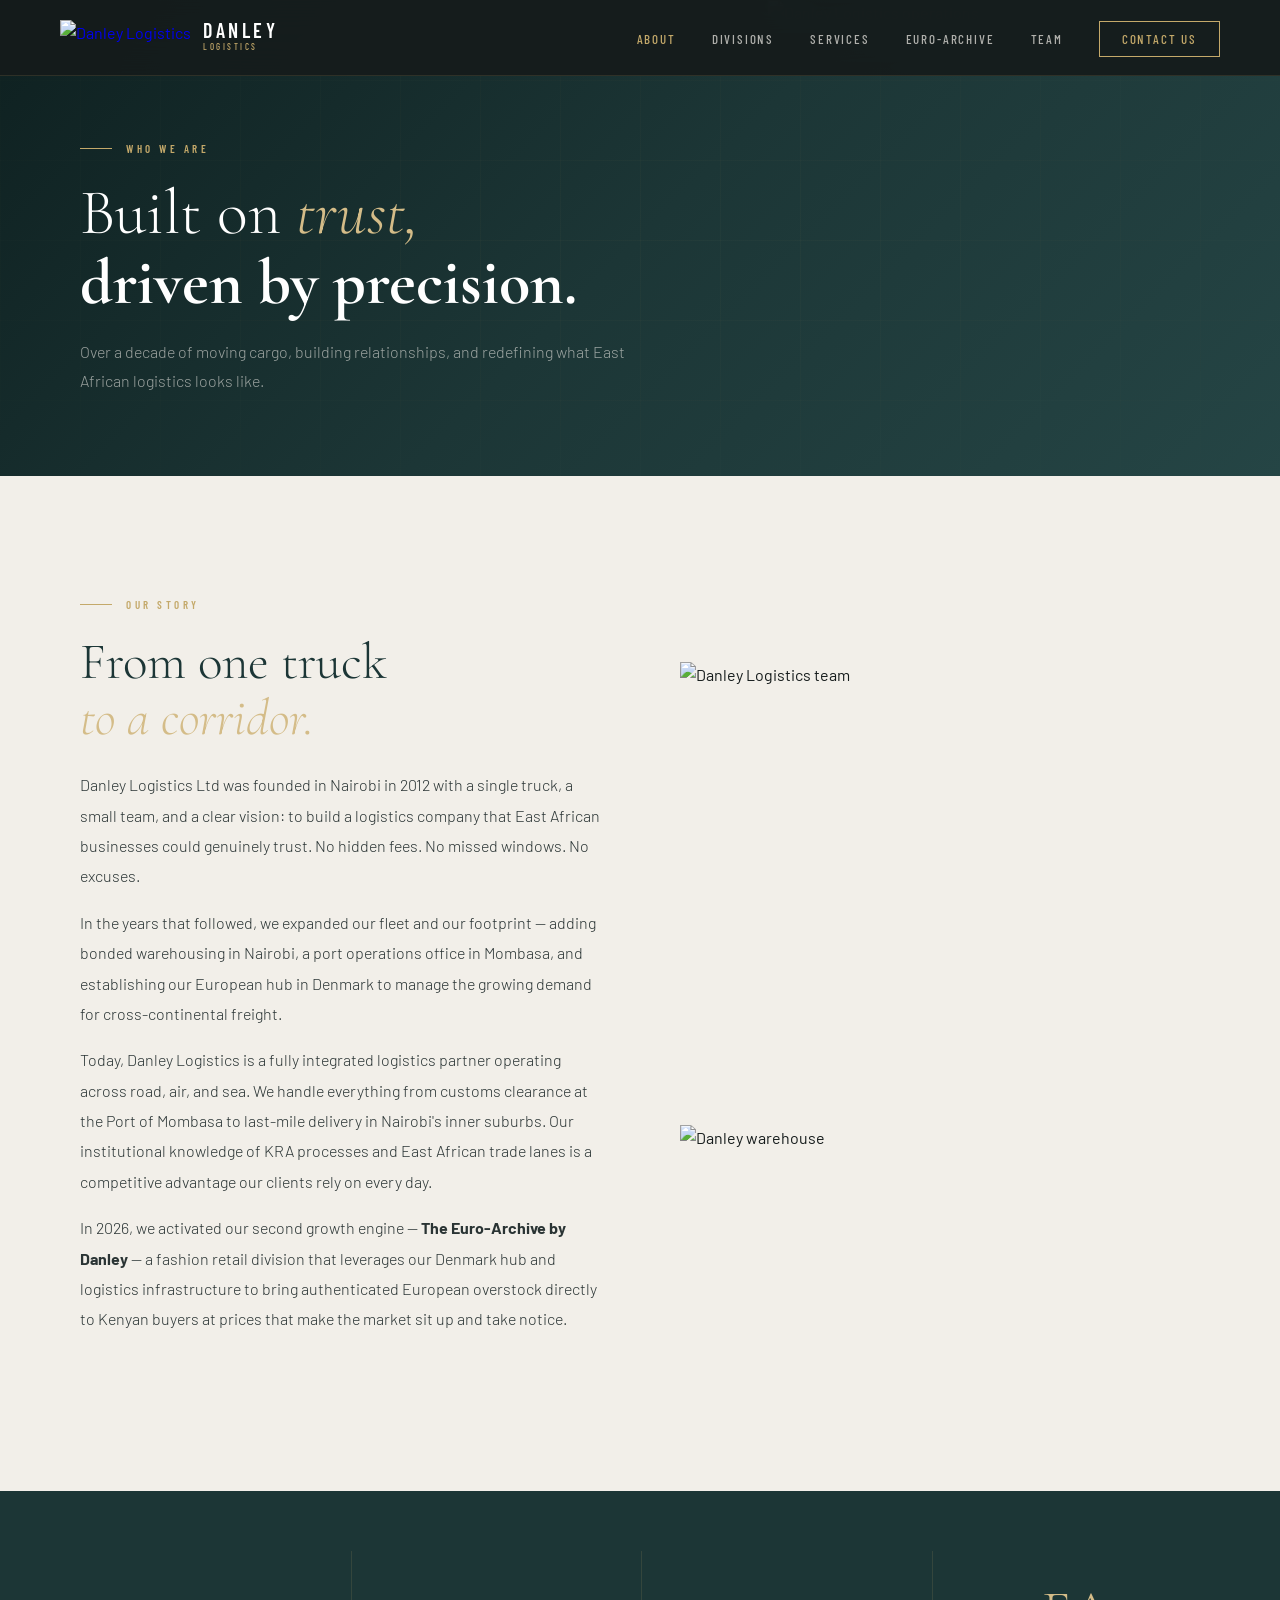
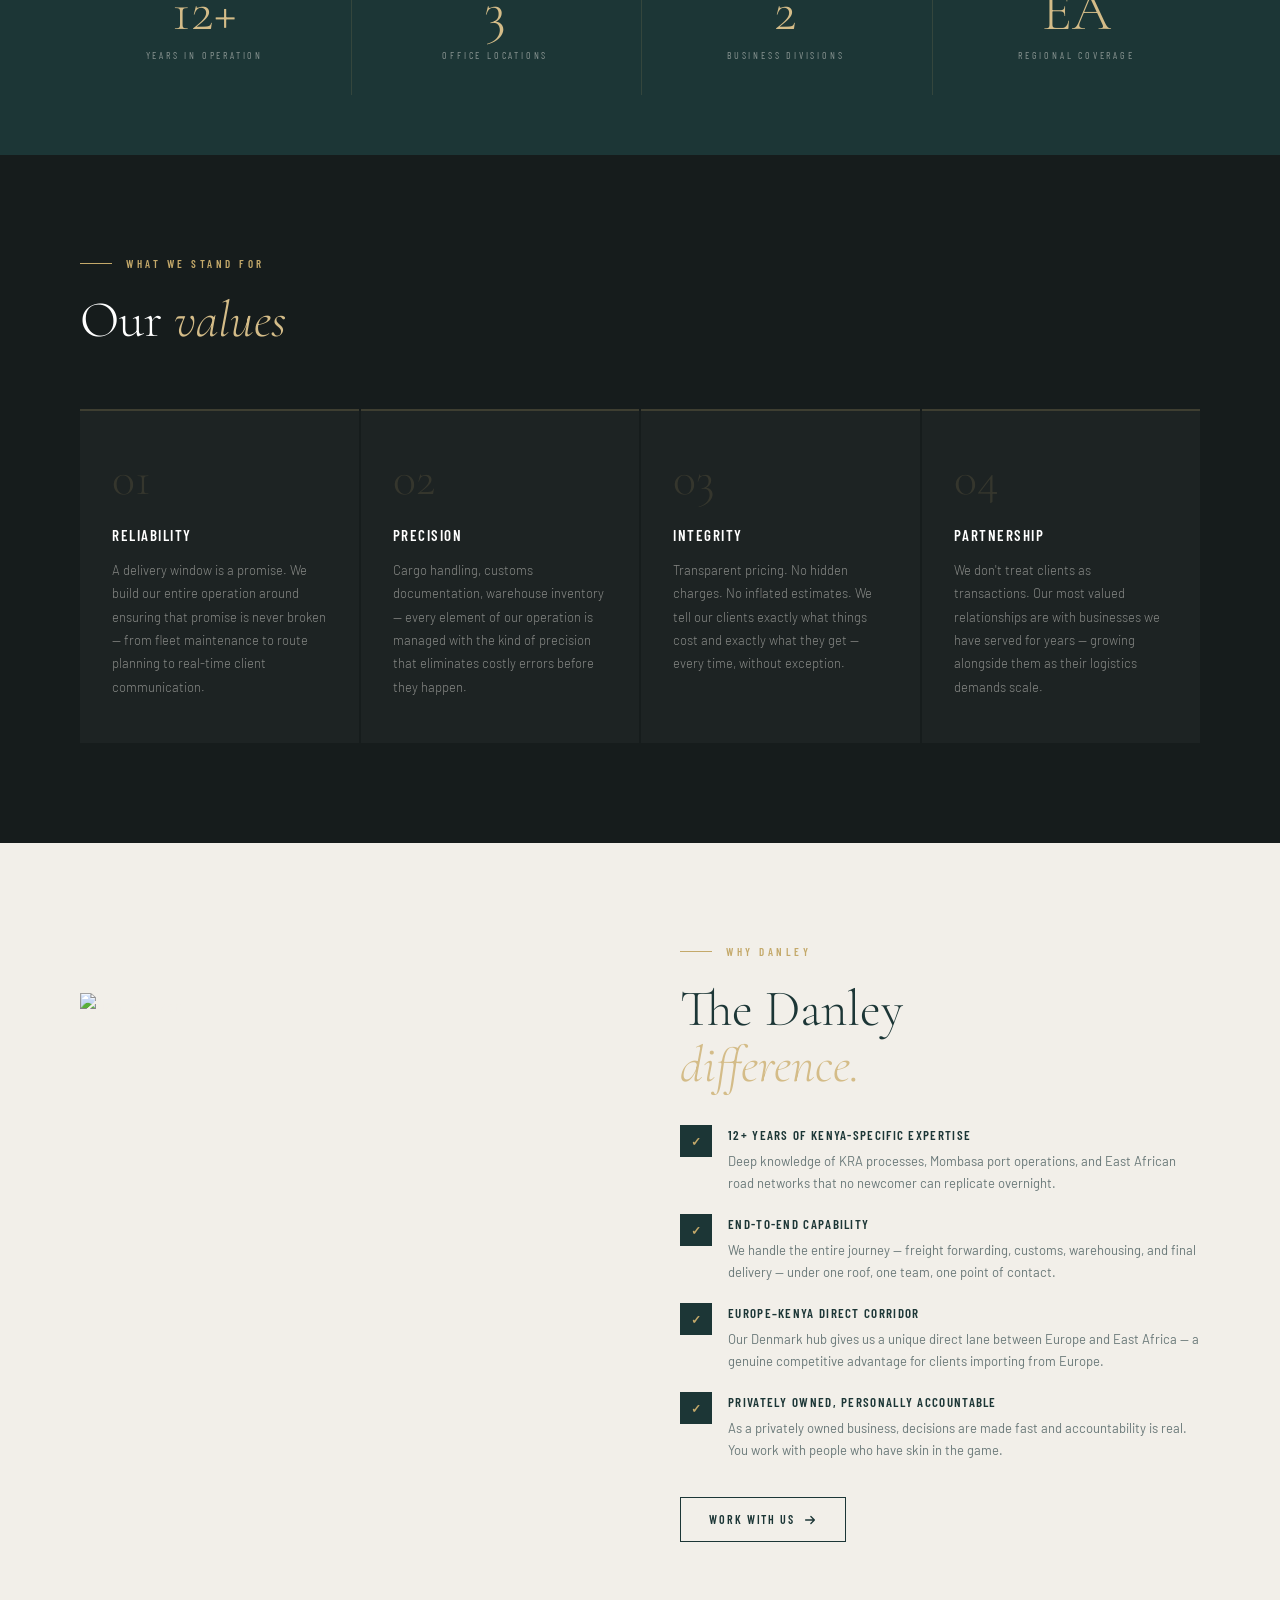
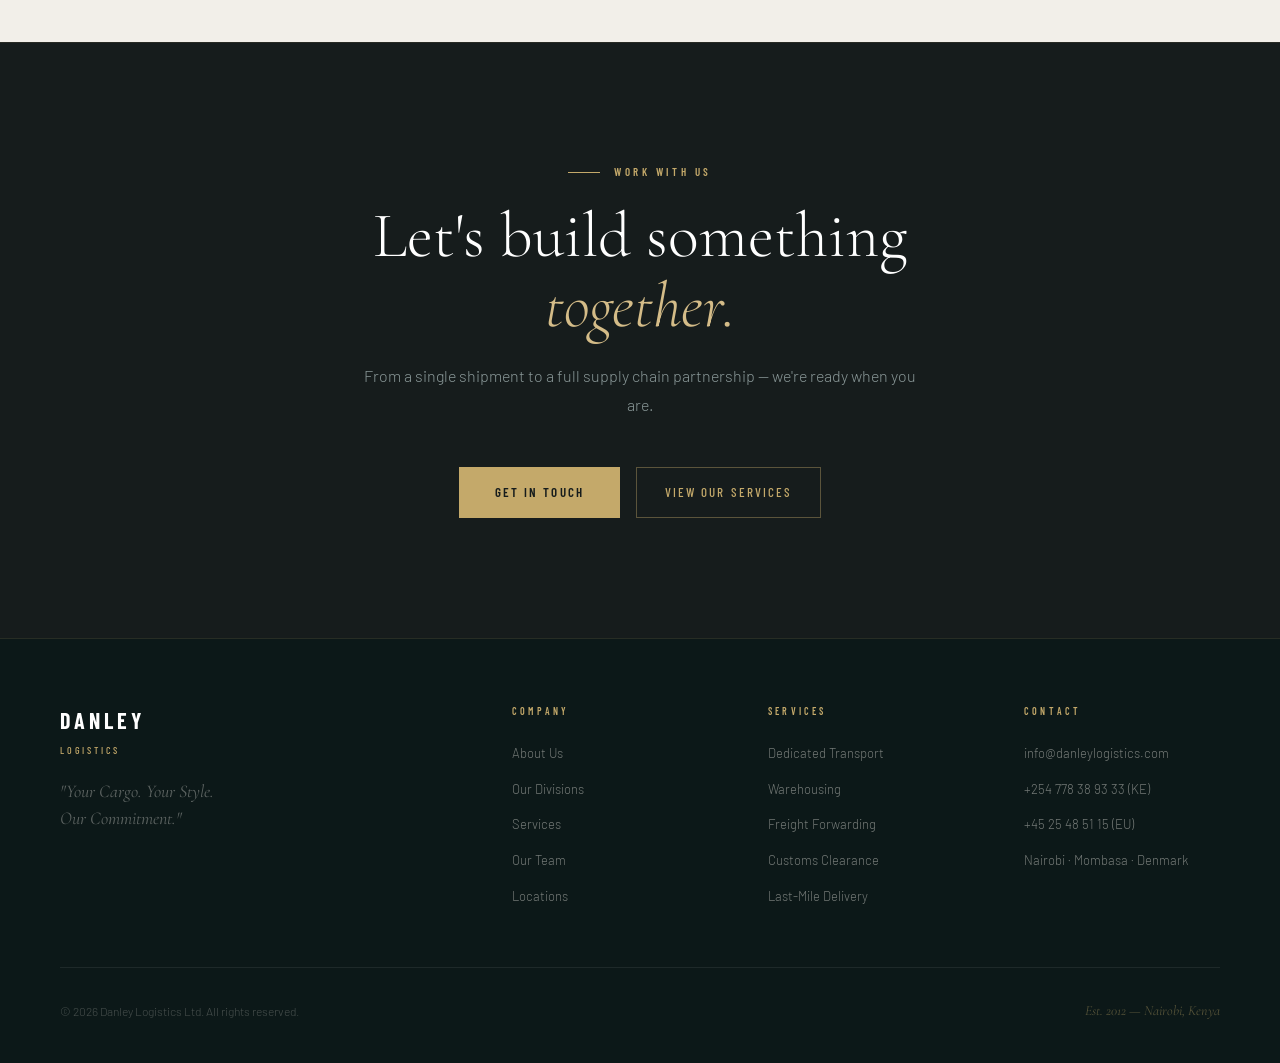
==== about.html @ 7cac611d "initial commit" ====
<!DOCTYPE html>
<html lang="en">
<head>
<meta charset="UTF-8">
<meta name="viewport" content="width=device-width, initial-scale=1.0">
<title>About Us — Danley Logistics</title>
<link href="https://fonts.googleapis.com/css2?family=Cormorant+Garamond:ital,wght@0,300;0,400;0,600;0,700;1,300;1,400&family=Barlow:wght@300;400;500;600;700&family=Barlow+Condensed:wght@400;500;600;700&display=swap" rel="stylesheet">
<link rel="stylesheet" href="style.css">
</head>
<body>

<nav id="mainNav">
  <a href="index.html" class="nav-logo">
    <img src="images/danleylogo.png" alt="Danley Logistics">
    <div class="nav-logo-text"><span class="nav-brand">DANLEY</span><span class="nav-sub">Logistics</span></div>
  </a>
  <ul class="nav-links">
    <li><a href="about.html" class="active">About</a></li>
    <li><a href="divisions.html">Divisions</a></li>
    <li><a href="services.html">Services</a></li>
    <li><a href="divisions.html#euro-archive">Euro-Archive</a></li>
    <li><a href="team.html">Team</a></li>
    <li><a href="contact.html" class="nav-cta">Contact Us</a></li>
  </ul>
  <button class="nav-toggle" id="navToggle"><svg width="24" height="24" viewBox="0 0 24 24" fill="none"><path d="M3 6h18M3 12h18M3 18h18" stroke="currentColor" stroke-width="2" stroke-linecap="round"/></svg></button>
</nav>

<!-- PAGE HERO -->
<section class="page-hero">
  <img src="images/about-hero.jpg" alt="Danley Logistics operations" class="page-hero-img">
  <div class="page-hero-inner">
    <div class="page-hero-eyebrow"><div class="page-hero-eyebrow-line"></div><span class="page-hero-eyebrow-text">Who We Are</span></div>
    <h1>Built on <em>trust,</em><br><strong>driven by precision.</strong></h1>
    <p>Over a decade of moving cargo, building relationships, and redefining what East African logistics looks like.</p>
  </div>
</section>

<!-- OUR STORY -->
<section class="about" id="story">
  <div class="section-inner">
    <div class="about-grid">
      <div class="reveal">
        <div class="section-eyebrow"><div class="section-eyebrow-line"></div><span class="section-eyebrow-text">Our Story</span></div>
        <h2 class="section-title" style="color:var(--teal)">From one truck<br><em>to a corridor.</em></h2>
        <div class="about-body">
          <p>Danley Logistics Ltd was founded in Nairobi in 2012 with a single truck, a small team, and a clear vision: to build a logistics company that East African businesses could genuinely trust. No hidden fees. No missed windows. No excuses.</p>
          <p>In the years that followed, we expanded our fleet and our footprint — adding bonded warehousing in Nairobi, a port operations office in Mombasa, and establishing our European hub in Denmark to manage the growing demand for cross-continental freight.</p>
          <p>Today, Danley Logistics is a fully integrated logistics partner operating across road, air, and sea. We handle everything from customs clearance at the Port of Mombasa to last-mile delivery in Nairobi's inner suburbs. Our institutional knowledge of KRA processes and East African trade lanes is a competitive advantage our clients rely on every day.</p>
          <p>In 2026, we activated our second growth engine — <strong>The Euro-Archive by Danley</strong> — a fashion retail division that leverages our Denmark hub and logistics infrastructure to bring authenticated European overstock directly to Kenyan buyers at prices that make the market sit up and take notice.</p>
        </div>
      </div>
      <div class="reveal reveal-delay-2">
        <img src="images/about-story.jpg" alt="Danley Logistics team" style="width:100%;height:460px;object-fit:cover;display:block;margin-bottom:3px;">
        <img src="images/about-warehouse.jpg" alt="Danley warehouse" style="width:100%;height:180px;object-fit:cover;display:block;">
      </div>
    </div>
  </div>
</section>

<!-- STATS BAR -->
<div style="background:var(--teal);padding:60px;display:grid;grid-template-columns:repeat(4,1fr);gap:2px;">
  <div style="text-align:center;padding:32px 20px;">
    <div style="font-family:var(--font-display);font-size:56px;font-weight:300;color:var(--gold-light);line-height:1;">12+</div>
    <div style="font-family:var(--font-cond);font-size:10px;letter-spacing:0.28em;text-transform:uppercase;color:rgba(242,239,233,0.5);margin-top:8px;">Years in Operation</div>
  </div>
  <div style="text-align:center;padding:32px 20px;border-left:1px solid rgba(196,169,106,0.15);">
    <div style="font-family:var(--font-display);font-size:56px;font-weight:300;color:var(--gold-light);line-height:1;">3</div>
    <div style="font-family:var(--font-cond);font-size:10px;letter-spacing:0.28em;text-transform:uppercase;color:rgba(242,239,233,0.5);margin-top:8px;">Office Locations</div>
  </div>
  <div style="text-align:center;padding:32px 20px;border-left:1px solid rgba(196,169,106,0.15);">
    <div style="font-family:var(--font-display);font-size:56px;font-weight:300;color:var(--gold-light);line-height:1;">2</div>
    <div style="font-family:var(--font-cond);font-size:10px;letter-spacing:0.28em;text-transform:uppercase;color:rgba(242,239,233,0.5);margin-top:8px;">Business Divisions</div>
  </div>
  <div style="text-align:center;padding:32px 20px;border-left:1px solid rgba(196,169,106,0.15);">
    <div style="font-family:var(--font-display);font-size:56px;font-weight:300;color:var(--gold-light);line-height:1;">EA</div>
    <div style="font-family:var(--font-cond);font-size:10px;letter-spacing:0.28em;text-transform:uppercase;color:rgba(242,239,233,0.5);margin-top:8px;">Regional Coverage</div>
  </div>
</div>

<!-- VALUES -->
<section class="values">
  <div class="section-inner">
    <div class="reveal">
      <div class="section-eyebrow"><div class="section-eyebrow-line"></div><span class="section-eyebrow-text">What We Stand For</span></div>
      <h2 class="section-title" style="color:var(--white)">Our <em>values</em></h2>
    </div>
    <div class="values-grid">
      <div class="value-card reveal">
        <div class="value-num">01</div>
        <div class="value-title">Reliability</div>
        <p class="value-body">A delivery window is a promise. We build our entire operation around ensuring that promise is never broken — from fleet maintenance to route planning to real-time client communication.</p>
      </div>
      <div class="value-card reveal reveal-delay-1">
        <div class="value-num">02</div>
        <div class="value-title">Precision</div>
        <p class="value-body">Cargo handling, customs documentation, warehouse inventory — every element of our operation is managed with the kind of precision that eliminates costly errors before they happen.</p>
      </div>
      <div class="value-card reveal reveal-delay-2">
        <div class="value-num">03</div>
        <div class="value-title">Integrity</div>
        <p class="value-body">Transparent pricing. No hidden charges. No inflated estimates. We tell our clients exactly what things cost and exactly what they get — every time, without exception.</p>
      </div>
      <div class="value-card reveal reveal-delay-3">
        <div class="value-num">04</div>
        <div class="value-title">Partnership</div>
        <p class="value-body">We don't treat clients as transactions. Our most valued relationships are with businesses we have served for years — growing alongside them as their logistics demands scale.</p>
      </div>
    </div>
  </div>
</section>

<!-- WHY CHOOSE US -->
<section style="background:var(--cream);padding:100px 0;">
  <div class="section-inner">
    <div style="display:grid;grid-template-columns:1fr 1fr;gap:80px;align-items:center;">
      <div class="reveal">
        <img src="images/about-team.jpg" alt="Danley team" style="width:100%;height:500px;object-fit:cover;display:block;">
      </div>
      <div class="reveal reveal-delay-1">
        <div class="section-eyebrow"><div class="section-eyebrow-line"></div><span class="section-eyebrow-text">Why Danley</span></div>
        <h2 class="section-title" style="color:var(--teal)">The Danley<br><em>difference.</em></h2>
        <div style="margin-top:32px;display:flex;flex-direction:column;gap:20px;">
          <div style="display:flex;gap:16px;align-items:flex-start;">
            <div style="width:32px;height:32px;background:var(--teal);display:flex;align-items:center;justify-content:center;flex-shrink:0;color:var(--gold);font-family:var(--font-cond);font-size:12px;font-weight:700;">✓</div>
            <div><div style="font-family:var(--font-cond);font-size:13px;letter-spacing:0.1em;text-transform:uppercase;color:var(--teal);font-weight:600;margin-bottom:4px;">12+ Years of Kenya-Specific Expertise</div><div style="font-size:13px;color:var(--slate);line-height:1.7;">Deep knowledge of KRA processes, Mombasa port operations, and East African road networks that no newcomer can replicate overnight.</div></div>
          </div>
          <div style="display:flex;gap:16px;align-items:flex-start;">
            <div style="width:32px;height:32px;background:var(--teal);display:flex;align-items:center;justify-content:center;flex-shrink:0;color:var(--gold);font-family:var(--font-cond);font-size:12px;font-weight:700;">✓</div>
            <div><div style="font-family:var(--font-cond);font-size:13px;letter-spacing:0.1em;text-transform:uppercase;color:var(--teal);font-weight:600;margin-bottom:4px;">End-to-End Capability</div><div style="font-size:13px;color:var(--slate);line-height:1.7;">We handle the entire journey — freight forwarding, customs, warehousing, and final delivery — under one roof, one team, one point of contact.</div></div>
          </div>
          <div style="display:flex;gap:16px;align-items:flex-start;">
            <div style="width:32px;height:32px;background:var(--teal);display:flex;align-items:center;justify-content:center;flex-shrink:0;color:var(--gold);font-family:var(--font-cond);font-size:12px;font-weight:700;">✓</div>
            <div><div style="font-family:var(--font-cond);font-size:13px;letter-spacing:0.1em;text-transform:uppercase;color:var(--teal);font-weight:600;margin-bottom:4px;">Europe–Kenya Direct Corridor</div><div style="font-size:13px;color:var(--slate);line-height:1.7;">Our Denmark hub gives us a unique direct lane between Europe and East Africa — a genuine competitive advantage for clients importing from Europe.</div></div>
          </div>
          <div style="display:flex;gap:16px;align-items:flex-start;">
            <div style="width:32px;height:32px;background:var(--teal);display:flex;align-items:center;justify-content:center;flex-shrink:0;color:var(--gold);font-family:var(--font-cond);font-size:12px;font-weight:700;">✓</div>
            <div><div style="font-family:var(--font-cond);font-size:13px;letter-spacing:0.1em;text-transform:uppercase;color:var(--teal);font-weight:600;margin-bottom:4px;">Privately Owned, Personally Accountable</div><div style="font-size:13px;color:var(--slate);line-height:1.7;">As a privately owned business, decisions are made fast and accountability is real. You work with people who have skin in the game.</div></div>
          </div>
        </div>
        <a href="contact.html" class="btn-outline-dark" style="margin-top:36px;display:inline-flex;">Work With Us <svg width="14" height="14" viewBox="0 0 16 16" fill="none"><path d="M3 8h10M9 4l4 4-4 4" stroke="currentColor" stroke-width="1.5" stroke-linecap="round" stroke-linejoin="round"/></svg></a>
      </div>
    </div>
  </div>
</section>

<!-- CTA -->
<section class="cta">
  <div class="cta-inner">
    <div class="section-eyebrow cta-eyebrow"><div class="section-eyebrow-line"></div><span class="section-eyebrow-text">Work With Us</span></div>
    <h2 class="cta-title reveal">Let's build something <em>together.</em></h2>
    <p class="cta-sub reveal reveal-delay-1">From a single shipment to a full supply chain partnership — we're ready when you are.</p>
    <div class="cta-actions reveal reveal-delay-2">
      <a href="contact.html" class="btn-primary">Get in Touch</a>
      <a href="services.html" class="btn-secondary">View Our Services</a>
    </div>
  </div>
</section>

<footer>
  <div class="footer-grid">
    <div><div class="footer-brand-name">DANLEY</div><div class="footer-brand-sub">Logistics</div><div class="footer-tagline">"Your Cargo. Your Style.<br>Our Commitment."</div></div>
    <div><div class="footer-col-title">Company</div><ul class="footer-links"><li><a href="about.html">About Us</a></li><li><a href="divisions.html">Our Divisions</a></li><li><a href="services.html">Services</a></li><li><a href="team.html">Our Team</a></li><li><a href="locations.html">Locations</a></li></ul></div>
    <div><div class="footer-col-title">Services</div><ul class="footer-links"><li><a href="services.html">Dedicated Transport</a></li><li><a href="services.html">Warehousing</a></li><li><a href="services.html">Freight Forwarding</a></li><li><a href="services.html">Customs Clearance</a></li><li><a href="services.html">Last-Mile Delivery</a></li></ul></div>
    <div><div class="footer-col-title">Contact</div><ul class="footer-links"><li><a href="mailto:info@danleylogistics.com">info@danleylogistics.com</a></li><li><a href="tel:+254778389333">+254 778 38 93 33 (KE)</a></li><li><a href="tel:+4525485115">+45 25 48 51 15 (EU)</a></li><li><a href="locations.html">Nairobi · Mombasa · Denmark</a></li></ul></div>
  </div>
  <div class="footer-bottom"><div class="footer-copy">© 2026 Danley Logistics Ltd. All rights reserved.</div><div class="footer-est">Est. 2012 — Nairobi, Kenya</div></div>
</footer>

<script>
const nav = document.getElementById('mainNav');
window.addEventListener('scroll', () => nav.classList.toggle('scrolled', window.scrollY > 60));
document.getElementById('navToggle').addEventListener('click', () => { const l = document.querySelector('.nav-links'); l.style.cssText = l.style.display==='flex'?'':'display:flex;flex-direction:column;position:fixed;top:76px;left:0;right:0;background:rgba(22,28,28,0.98);padding:24px;gap:20px;z-index:999;border-bottom:1px solid rgba(196,169,106,0.2)'; });
document.querySelectorAll('.reveal').forEach(el => new IntersectionObserver((e) => { e.forEach(x => { if(x.isIntersecting) x.target.classList.add('visible'); }); }, {threshold:0.12}).observe(el));
</script>
</body>
</html>
---- style.css ----
/* ── DANLEY LOGISTICS — SHARED STYLESHEET ── */
:root {
  --teal:      #1C3636;
  --teal-mid:  #254545;
  --teal-light:#2E5555;
  --gold:      #C4A96A;
  --gold-light:#D4BC88;
  --gold-dark: #A8904A;
  --cream:     #F2EFE9;
  --cream-dark:#E8E4DC;
  --white:     #FFFFFF;
  --dark:      #161C1C;
  --charcoal:  #2A3434;
  --gray:      #8A9898;
  --slate:     #697878;
  --font-display: 'Cormorant Garamond', Georgia, serif;
  --font-body:    'Barlow', sans-serif;
  --font-cond:    'Barlow Condensed', sans-serif;
  --ease: cubic-bezier(0.16, 1, 0.3, 1);
}

*, *::before, *::after { box-sizing: border-box; margin: 0; padding: 0; }
html { scroll-behavior: smooth; }
body { font-family: var(--font-body); background: var(--dark); color: var(--cream); overflow-x: hidden; line-height: 1.6; }

::-webkit-scrollbar { width: 4px; }
::-webkit-scrollbar-track { background: var(--dark); }
::-webkit-scrollbar-thumb { background: var(--gold); border-radius: 2px; }

/* ── NAV ── */
nav {
  position: fixed; top: 0; left: 0; right: 0; z-index: 1000;
  padding: 0 60px;
  display: flex; align-items: center; justify-content: space-between;
  height: 76px;
  background: rgba(22,28,28,0.95);
  backdrop-filter: blur(20px);
  border-bottom: 1px solid rgba(196,169,106,0.15);
  transition: all 0.4s var(--ease);
}
nav.scrolled { height: 64px; border-bottom-color: rgba(196,169,106,0.25); }
.nav-logo { display: flex; align-items: center; text-decoration: none; gap: 12px; }
.nav-logo img { height: 36px; width: auto; }
.nav-logo-text { display: flex; flex-direction: column; }
.nav-brand { font-family: var(--font-cond); font-size: 20px; font-weight: 600; letter-spacing: 0.18em; color: var(--white); line-height: 1; }
.nav-sub { font-family: var(--font-cond); font-size: 9px; letter-spacing: 0.28em; color: var(--gold); font-weight: 500; text-transform: uppercase; }
.nav-links { display: flex; align-items: center; gap: 36px; list-style: none; }
.nav-links a { font-family: var(--font-cond); font-size: 13px; letter-spacing: 0.14em; text-transform: uppercase; color: rgba(242,239,233,0.7); text-decoration: none; transition: color 0.3s; font-weight: 500; }
.nav-links a:hover, .nav-links a.active { color: var(--gold); }
.nav-cta { background: transparent; border: 1px solid var(--gold); color: var(--gold) !important; padding: 9px 22px; transition: all 0.3s !important; }
.nav-cta:hover { background: var(--gold) !important; color: var(--dark) !important; }
.nav-toggle { display: none; background: none; border: none; cursor: pointer; color: var(--white); padding: 4px; }

/* ── PAGE HERO (inner pages) ── */
.page-hero {
  padding: 140px 0 80px;
  background: linear-gradient(135deg, #0E2020 0%, #1C3636 50%, #254545 100%);
  position: relative; overflow: hidden;
}
.page-hero::before {
  content: '';
  position: absolute; inset: 0;
  background-image: linear-gradient(rgba(196,169,106,0.04) 1px, transparent 1px), linear-gradient(90deg, rgba(196,169,106,0.04) 1px, transparent 1px);
  background-size: 80px 80px;
  mask-image: radial-gradient(ellipse 80% 80% at 50% 50%, black, transparent);
}
.page-hero-inner { position: relative; z-index: 2; max-width: 1240px; margin: 0 auto; padding: 0 60px; }
.page-hero-eyebrow { display: flex; align-items: center; gap: 14px; margin-bottom: 20px; }
.page-hero-eyebrow-line { width: 32px; height: 1px; background: var(--gold); }
.page-hero-eyebrow-text { font-family: var(--font-cond); font-size: 11px; letter-spacing: 0.32em; text-transform: uppercase; color: var(--gold); font-weight: 600; }
.page-hero h1 { font-family: var(--font-display); font-size: clamp(40px, 5vw, 72px); font-weight: 300; color: var(--white); line-height: 1.1; margin-bottom: 20px; }
.page-hero h1 em { font-style: italic; color: var(--gold-light); }
.page-hero h1 strong { font-weight: 700; }
.page-hero p { font-size: 16px; color: rgba(242,239,233,0.6); max-width: 560px; font-weight: 300; line-height: 1.8; }
.page-hero-img { position: absolute; right: 0; top: 0; bottom: 0; width: 40%; object-fit: cover; opacity: 0.25; }

/* ── SECTION BASE ── */
section { position: relative; }
.section-inner { max-width: 1240px; margin: 0 auto; padding: 0 60px; }
.section-eyebrow { display: flex; align-items: center; gap: 14px; margin-bottom: 20px; }
.section-eyebrow-line { width: 32px; height: 1px; background: var(--gold); }
.section-eyebrow-text { font-family: var(--font-cond); font-size: 11px; letter-spacing: 0.32em; text-transform: uppercase; color: var(--gold); font-weight: 600; }
.section-title { font-family: var(--font-display); font-size: clamp(36px, 4vw, 58px); font-weight: 300; line-height: 1.1; }
.section-title em { font-style: italic; color: var(--gold-light); }
.section-title strong { font-weight: 700; }
.section-body { font-size: 15px; line-height: 1.9; color: var(--charcoal); font-weight: 300; }
.section-body p + p { margin-top: 14px; }

/* ── BUTTONS ── */
.btn-primary {
  background: var(--gold); color: var(--dark);
  padding: 14px 36px; font-family: var(--font-cond); font-size: 13px;
  letter-spacing: 0.16em; text-transform: uppercase; font-weight: 600;
  border: none; cursor: pointer; text-decoration: none;
  transition: all 0.3s; display: inline-flex; align-items: center; gap: 10px;
}
.btn-primary:hover { background: var(--gold-light); transform: translateY(-2px); }
.btn-secondary {
  color: var(--gold); padding: 14px 28px; font-family: var(--font-cond);
  font-size: 13px; letter-spacing: 0.16em; text-transform: uppercase; font-weight: 500;
  border: 1px solid rgba(196,169,106,0.4); text-decoration: none;
  transition: all 0.3s; display: inline-flex; align-items: center; gap: 10px;
}
.btn-secondary:hover { border-color: var(--gold); background: rgba(196,169,106,0.08); }
.btn-outline-dark {
  color: var(--teal); padding: 12px 28px; font-family: var(--font-cond);
  font-size: 12px; letter-spacing: 0.16em; text-transform: uppercase; font-weight: 600;
  border: 1px solid var(--teal); text-decoration: none;
  transition: all 0.3s; display: inline-flex; align-items: center; gap: 8px;
}
.btn-outline-dark:hover { background: var(--teal); color: var(--white); }

/* ── IMAGE PLACEHOLDER ── */
.img-placeholder {
  background: linear-gradient(135deg, var(--teal) 0%, var(--teal-mid) 100%);
  display: flex; align-items: center; justify-content: center;
  position: relative; overflow: hidden;
}
.img-placeholder::after {
  content: attr(data-label);
  font-family: var(--font-cond); font-size: 11px; letter-spacing: 0.2em;
  text-transform: uppercase; color: rgba(196,169,106,0.5);
}
.img-placeholder img { width: 100%; height: 100%; object-fit: cover; display: block; }

/* ── TAGS ── */
.tag { font-family: var(--font-cond); font-size: 10px; letter-spacing: 0.18em; text-transform: uppercase; border: 1px solid rgba(196,169,106,0.4); color: var(--gold); padding: 5px 12px; display: inline-block; }
.tag-dark { border-color: rgba(28,54,54,0.4); color: var(--teal); }

/* ── REVEAL ANIMATIONS ── */
.reveal { opacity: 0; transform: translateY(32px); transition: all 0.9s var(--ease); }
.reveal.visible { opacity: 1; transform: translateY(0); }
.reveal-delay-1 { transition-delay: 0.1s; }
.reveal-delay-2 { transition-delay: 0.2s; }
.reveal-delay-3 { transition-delay: 0.3s; }

/* ── HERO (homepage) ── */
.hero { position: relative; height: 100vh; min-height: 700px; display: flex; align-items: center; overflow: hidden; background: var(--teal); }
.hero-bg { position: absolute; inset: 0; background: radial-gradient(ellipse 120% 80% at 70% 50%, rgba(196,169,106,0.08) 0%, transparent 60%), linear-gradient(135deg, #0E2020 0%, #1C3636 40%, #254545 100%); }
.hero-grid { position: absolute; inset: 0; background-image: linear-gradient(rgba(196,169,106,0.04) 1px, transparent 1px), linear-gradient(90deg, rgba(196,169,106,0.04) 1px, transparent 1px); background-size: 80px 80px; mask-image: radial-gradient(ellipse 80% 80% at 60% 50%, black, transparent); }
.hero-img { position: absolute; right: 0; top: 0; bottom: 0; width: 50%; object-fit: cover; opacity: 0.15; }
.hero-content { position: relative; z-index: 2; padding: 0 60px; max-width: 780px; }
.hero-eyebrow { display: flex; align-items: center; gap: 16px; margin-bottom: 28px; opacity: 0; animation: fadeUp 1s 0.3s var(--ease) forwards; }
.hero-eyebrow-line { width: 40px; height: 1px; background: var(--gold); }
.hero-eyebrow-text { font-family: var(--font-cond); font-size: 11px; letter-spacing: 0.32em; text-transform: uppercase; color: var(--gold); font-weight: 600; }
.hero-title { font-family: var(--font-display); font-size: clamp(52px, 7vw, 96px); font-weight: 300; line-height: 1.0; color: var(--white); margin-bottom: 12px; opacity: 0; animation: fadeUp 1s 0.5s var(--ease) forwards; }
.hero-title em { font-style: italic; color: var(--gold-light); font-weight: 300; }
.hero-title-bold { font-family: var(--font-display); font-size: clamp(52px, 7vw, 96px); font-weight: 700; line-height: 1.0; color: var(--white); display: block; opacity: 0; animation: fadeUp 1s 0.65s var(--ease) forwards; }
.hero-desc { font-size: 16px; line-height: 1.8; color: rgba(242,239,233,0.65); max-width: 520px; margin: 28px 0 44px; font-weight: 300; opacity: 0; animation: fadeUp 1s 0.85s var(--ease) forwards; }
.hero-actions { display: flex; gap: 16px; align-items: center; opacity: 0; animation: fadeUp 1s 1.05s var(--ease) forwards; flex-wrap: wrap; }
.hero-stats { position: absolute; bottom: 60px; right: 60px; z-index: 2; display: flex; gap: 48px; opacity: 0; animation: fadeUp 1s 1.2s var(--ease) forwards; }
.hero-stat { text-align: center; }
.hero-stat-num { font-family: var(--font-display); font-size: 42px; font-weight: 300; color: var(--gold-light); display: block; line-height: 1; }
.hero-stat-label { font-family: var(--font-cond); font-size: 10px; letter-spacing: 0.24em; text-transform: uppercase; color: rgba(242,239,233,0.5); margin-top: 4px; display: block; }
.hero-scroll { position: absolute; bottom: 68px; left: 60px; z-index: 2; display: flex; align-items: center; gap: 12px; opacity: 0; animation: fadeUp 1s 1.4s var(--ease) forwards; }
.hero-scroll-dot { width: 6px; height: 6px; border-radius: 50%; background: var(--gold); animation: pulse 2s infinite; }
.hero-scroll-text { font-family: var(--font-cond); font-size: 10px; letter-spacing: 0.28em; text-transform: uppercase; color: rgba(242,239,233,0.4); }

/* ── DIVISIONS BANNER ── */
.divisions-banner { background: var(--gold); padding: 20px 60px; display: flex; align-items: center; gap: 60px; overflow: hidden; }
.div-label { font-family: var(--font-cond); font-size: 11px; letter-spacing: 0.32em; text-transform: uppercase; color: var(--dark); font-weight: 700; flex-shrink: 0; }
.div-items { display: flex; gap: 48px; align-items: center; flex: 1; flex-wrap: wrap; }
.div-item { display: flex; align-items: center; gap: 12px; font-family: var(--font-cond); font-size: 13px; letter-spacing: 0.12em; text-transform: uppercase; color: rgba(22,28,28,0.75); font-weight: 500; white-space: nowrap; }
.div-item span { color: var(--teal); font-weight: 700; }
.div-dot { width: 4px; height: 4px; border-radius: 50%; background: rgba(22,28,28,0.35); }

/* ── ABOUT SECTION ── */
.about { background: var(--cream); color: var(--dark); padding: 120px 0; }
.about-grid { display: grid; grid-template-columns: 1fr 1fr; gap: 80px; align-items: center; }
.about .section-title { color: var(--teal); }
.about-body { font-size: 16px; line-height: 1.9; color: var(--charcoal); font-weight: 300; margin: 24px 0 36px; }
.about-body p + p { margin-top: 16px; }
.about-card-stack { display: grid; grid-template-columns: 1fr 1fr; gap: 2px; }
.about-card { padding: 36px 28px; position: relative; overflow: hidden; }
.about-card:nth-child(1) { background: var(--teal); }
.about-card:nth-child(2) { background: var(--teal-mid); }
.about-card:nth-child(3) { background: var(--teal-mid); }
.about-card:nth-child(4) { background: var(--gold-dark); }
.about-card-num { font-family: var(--font-display); font-size: 52px; font-weight: 300; color: rgba(255,255,255,0.12); position: absolute; top: 12px; right: 20px; line-height: 1; }
.about-card-label { font-family: var(--font-cond); font-size: 10px; letter-spacing: 0.28em; text-transform: uppercase; color: rgba(255,255,255,0.5); margin-bottom: 8px; }
.about-card-value { font-family: var(--font-display); font-size: 36px; font-weight: 700; color: var(--white); line-height: 1; }
.about-card-desc { font-size: 12px; color: rgba(255,255,255,0.6); margin-top: 6px; font-weight: 300; }
.about-tags { display: flex; flex-wrap: wrap; gap: 8px; margin-top: 12px; }
.about-tag { font-family: var(--font-cond); font-size: 10px; letter-spacing: 0.18em; text-transform: uppercase; border: 1px solid rgba(196,169,106,0.4); color: var(--gold-dark); padding: 5px 12px; }

/* ── SERVICES ── */
.services { background: var(--teal); padding: 100px 0; }
.services-header { display: flex; justify-content: space-between; align-items: flex-end; margin-bottom: 60px; }
.services-header .section-title { color: var(--white); }
.services-header-right { text-align: right; }
.services-header-desc { font-size: 14px; color: var(--gray); max-width: 300px; font-weight: 300; line-height: 1.7; }
.services-grid { display: grid; grid-template-columns: repeat(3, 1fr); gap: 2px; }
.service-card { background: rgba(0,0,0,0.2); padding: 44px 36px; border-bottom: 2px solid transparent; transition: all 0.4s var(--ease); position: relative; overflow: hidden; }
.service-card:hover { background: rgba(0,0,0,0.35); border-bottom-color: var(--gold); }
.service-icon { width: 44px; height: 44px; margin-bottom: 24px; color: var(--gold); }
.service-title { font-family: var(--font-cond); font-size: 17px; letter-spacing: 0.08em; text-transform: uppercase; color: var(--white); font-weight: 600; margin-bottom: 12px; }
.service-desc { font-size: 13px; line-height: 1.8; color: rgba(242,239,233,0.5); font-weight: 300; }
.service-link { display: inline-flex; align-items: center; gap: 8px; margin-top: 20px; font-family: var(--font-cond); font-size: 11px; letter-spacing: 0.16em; text-transform: uppercase; color: var(--gold); text-decoration: none; font-weight: 600; transition: gap 0.3s; }
.service-link:hover { gap: 14px; }

/* ── DIVISIONS CARDS ── */
.divisions { background: var(--dark); padding: 120px 0; }
.divisions-header { text-align: center; margin-bottom: 80px; }
.divisions-header .section-eyebrow { justify-content: center; }
.divisions-header .section-title { color: var(--white); }
.divisions-header .section-subtitle { font-size: 16px; color: var(--gray); max-width: 560px; margin: 20px auto 0; font-weight: 300; line-height: 1.8; }
.divisions-grid { display: grid; grid-template-columns: 1fr 1fr; gap: 3px; }
.division-card { position: relative; overflow: hidden; padding: 64px 56px; min-height: 540px; display: flex; flex-direction: column; transition: all 0.5s var(--ease); }
.division-card:nth-child(1) { background: linear-gradient(140deg, #1A3535 0%, #0E2020 100%); border-top: 3px solid var(--gold); }
.division-card:nth-child(2) { background: linear-gradient(140deg, #2A2A1A 0%, #1A1A0C 100%); border-top: 3px solid var(--gold-dark); }
.division-num { font-family: var(--font-display); font-size: 120px; font-weight: 700; color: rgba(196,169,106,0.06); position: absolute; top: -10px; right: 24px; line-height: 1; pointer-events: none; }
.division-icon { width: 52px; height: 52px; border: 1px solid var(--gold); display: flex; align-items: center; justify-content: center; margin-bottom: 32px; }
.division-icon svg { width: 26px; height: 26px; }
.division-tag { font-family: var(--font-cond); font-size: 10px; letter-spacing: 0.32em; text-transform: uppercase; color: var(--gold); font-weight: 600; margin-bottom: 16px; }
.division-title { font-family: var(--font-display); font-size: 40px; font-weight: 300; color: var(--white); line-height: 1.1; margin-bottom: 20px; }
.division-title strong { font-weight: 700; }
.division-body { font-size: 14px; line-height: 1.9; color: rgba(242,239,233,0.55); font-weight: 300; margin-bottom: 36px; flex: 1; }
.division-services { display: flex; flex-direction: column; gap: 8px; margin-bottom: 40px; }
.division-service-item { display: flex; align-items: center; gap: 12px; font-family: var(--font-cond); font-size: 12px; letter-spacing: 0.1em; text-transform: uppercase; color: rgba(242,239,233,0.6); font-weight: 500; }
.division-service-item::before { content: ''; width: 20px; height: 1px; background: var(--gold); flex-shrink: 0; }
.division-link { display: inline-flex; align-items: center; gap: 10px; font-family: var(--font-cond); font-size: 12px; letter-spacing: 0.16em; text-transform: uppercase; color: var(--gold); text-decoration: none; font-weight: 600; margin-top: auto; transition: gap 0.3s; }
.division-link:hover { gap: 16px; }

/* ── FASHION SECTION ── */
.fashion { background: var(--cream); color: var(--dark); padding: 120px 0; overflow: hidden; }
.fashion-inner { display: grid; grid-template-columns: 1fr 1fr; gap: 100px; align-items: center; }
.fashion-label { background: var(--teal); color: var(--gold); font-family: var(--font-cond); font-size: 10px; letter-spacing: 0.32em; text-transform: uppercase; font-weight: 700; padding: 8px 16px; display: inline-block; margin-bottom: 28px; }
.fashion .section-title { color: var(--teal); }
.fashion-body { font-size: 15px; line-height: 1.9; color: var(--charcoal); font-weight: 300; margin: 24px 0 36px; }
.fashion-metrics { display: grid; grid-template-columns: 1fr 1fr; gap: 1px; background: var(--cream-dark); margin-bottom: 40px; }
.fashion-metric { background: var(--cream); padding: 24px 20px; }
.fashion-metric-val { font-family: var(--font-display); font-size: 30px; font-weight: 700; color: var(--teal); line-height: 1; }
.fashion-metric-label { font-family: var(--font-cond); font-size: 10px; letter-spacing: 0.22em; text-transform: uppercase; color: var(--slate); margin-top: 4px; font-weight: 500; }
.fashion-card-main { background: var(--teal); padding: 52px 44px; position: relative; overflow: hidden; }
.fashion-card-main::before { content: ''; position: absolute; top: 0; right: 0; width: 60%; height: 4px; background: linear-gradient(90deg, transparent, var(--gold)); }
.fashion-card-title { font-family: var(--font-display); font-size: 13px; font-weight: 600; letter-spacing: 0.12em; text-transform: uppercase; color: var(--gold); margin-bottom: 20px; }
.fashion-card-brand { font-family: var(--font-display); font-size: 36px; font-weight: 300; color: var(--white); line-height: 1.2; margin-bottom: 8px; }
.fashion-card-brand em { font-style: italic; color: var(--gold-light); }
.fashion-card-sub { font-size: 13px; color: rgba(242,239,233,0.5); font-weight: 300; margin-bottom: 32px; }
.fashion-items-list { display: flex; flex-direction: column; gap: 10px; }
.fashion-item-row { display: flex; align-items: center; justify-content: space-between; padding: 12px 16px; background: rgba(255,255,255,0.05); border-left: 2px solid var(--gold); }
.fashion-item-name { font-family: var(--font-cond); font-size: 12px; letter-spacing: 0.1em; text-transform: uppercase; color: rgba(242,239,233,0.8); }
.fashion-item-badge { font-family: var(--font-cond); font-size: 10px; letter-spacing: 0.14em; padding: 3px 10px; background: rgba(196,169,106,0.15); color: var(--gold); border: 1px solid rgba(196,169,106,0.3); }

/* ── TEAM ── */
.team { background: var(--dark); padding: 120px 0; }
.team-header { text-align: center; margin-bottom: 72px; }
.team-header .section-eyebrow { justify-content: center; }
.team-header .section-title { color: var(--white); }
.team-grid { display: grid; grid-template-columns: repeat(2, 1fr); gap: 3px; max-width: 900px; margin: 0 auto; }
.team-card { background: var(--teal); padding: 56px 48px; position: relative; overflow: hidden; transition: all 0.4s var(--ease); }
.team-card::before { content: ''; position: absolute; top: 0; left: 0; width: 100%; height: 3px; background: linear-gradient(90deg, var(--gold), transparent); }
.team-card:hover { background: var(--teal-mid); transform: translateY(-4px); }
.team-region { font-family: var(--font-cond); font-size: 10px; letter-spacing: 0.32em; text-transform: uppercase; color: var(--gold); font-weight: 600; margin-bottom: 28px; display: flex; align-items: center; gap: 10px; }
.team-region::after { content: ''; flex: 1; height: 1px; background: rgba(196,169,106,0.3); }
.team-avatar { width: 72px; height: 72px; border-radius: 50%; background: var(--teal-light); border: 2px solid var(--gold); display: flex; align-items: center; justify-content: center; margin-bottom: 20px; font-family: var(--font-display); font-size: 26px; font-weight: 600; color: var(--gold); overflow: hidden; }
.team-avatar img { width: 100%; height: 100%; object-fit: cover; }
.team-name { font-family: var(--font-display); font-size: 26px; font-weight: 600; color: var(--white); margin-bottom: 4px; line-height: 1.2; }
.team-role { font-family: var(--font-cond); font-size: 11px; letter-spacing: 0.2em; text-transform: uppercase; color: rgba(242,239,233,0.45); margin-bottom: 28px; font-weight: 500; }
.team-contact { display: flex; flex-direction: column; gap: 10px; }
.team-contact-item { display: flex; align-items: center; gap: 12px; font-size: 14px; color: rgba(242,239,233,0.7); font-weight: 300; text-decoration: none; transition: color 0.3s; }
.team-contact-item:hover { color: var(--gold); }
.team-contact-icon { width: 32px; height: 32px; border: 1px solid rgba(196,169,106,0.3); display: flex; align-items: center; justify-content: center; flex-shrink: 0; color: var(--gold); transition: all 0.3s; }
.team-contact-item:hover .team-contact-icon { background: var(--gold); color: var(--dark); }
.team-card-general { grid-column: span 2; background: rgba(196,169,106,0.08); border: 1px solid rgba(196,169,106,0.2); padding: 40px 48px; display: flex; align-items: center; justify-content: space-between; gap: 40px; }
.team-general-left { flex: 1; }
.team-general-title { font-family: var(--font-display); font-size: 22px; font-weight: 600; color: var(--white); margin-bottom: 6px; }
.team-general-sub { font-size: 13px; color: rgba(242,239,233,0.5); font-weight: 300; }
.team-general-email { font-family: var(--font-cond); font-size: 16px; letter-spacing: 0.06em; color: var(--gold); font-weight: 600; text-decoration: none; border-bottom: 1px solid rgba(196,169,106,0.4); padding-bottom: 2px; transition: all 0.3s; }

/* ── LOCATIONS ── */
.locations { background: var(--teal); padding: 100px 0; }
.locations-header { margin-bottom: 64px; }
.locations-header .section-title { color: var(--white); }
.locations-grid { display: grid; grid-template-columns: repeat(3, 1fr); gap: 2px; }
.location-card { background: rgba(0,0,0,0.2); padding: 48px 36px; position: relative; overflow: hidden; border-bottom: 2px solid transparent; transition: all 0.4s; }
.location-card:hover { background: rgba(0,0,0,0.3); border-bottom-color: var(--gold); }
.location-badge { position: absolute; top: 20px; right: 20px; font-family: var(--font-cond); font-size: 9px; letter-spacing: 0.2em; text-transform: uppercase; background: var(--gold); color: var(--dark); padding: 4px 10px; font-weight: 700; }
.location-flag { font-size: 32px; display: block; margin-bottom: 16px; }
.location-city { font-family: var(--font-display); font-size: 32px; font-weight: 700; color: var(--white); line-height: 1; }
.location-country { font-family: var(--font-cond); font-size: 11px; letter-spacing: 0.24em; text-transform: uppercase; color: var(--gold); margin: 8px 0 16px; }
.location-role { font-family: var(--font-cond); font-size: 11px; letter-spacing: 0.14em; text-transform: uppercase; color: rgba(242,239,233,0.4); margin-bottom: 16px; font-weight: 500; }
.location-desc { font-size: 13px; color: rgba(242,239,233,0.55); line-height: 1.8; font-weight: 300; }
.location-img { width: 100%; height: 180px; object-fit: cover; margin-bottom: 28px; opacity: 0.6; display: block; }

/* ── CTA SECTION ── */
.cta { background: var(--dark); padding: 120px 0; text-align: center; border-top: 1px solid rgba(196,169,106,0.1); }
.cta-inner { max-width: 700px; margin: 0 auto; padding: 0 60px; }
.cta-eyebrow { justify-content: center; }
.cta-title { font-family: var(--font-display); font-size: clamp(40px, 5vw, 68px); font-weight: 300; color: var(--white); line-height: 1.1; margin-bottom: 20px; }
.cta-title em { font-style: italic; color: var(--gold-light); }
.cta-sub { font-size: 16px; color: var(--gray); font-weight: 300; margin-bottom: 48px; line-height: 1.8; }
.cta-actions { display: flex; gap: 16px; justify-content: center; flex-wrap: wrap; }

/* ── CONTACT FORM ── */
.contact-section { background: var(--cream); padding: 100px 0; }
.contact-grid { display: grid; grid-template-columns: 1fr 1fr; gap: 80px; align-items: start; }
.contact-form { background: var(--white); padding: 52px 44px; }
.form-row { display: grid; grid-template-columns: 1fr 1fr; gap: 16px; }
.form-group { margin-bottom: 20px; }
.form-group.full { grid-column: 1 / -1; }
.form-label { font-family: var(--font-cond); font-size: 10px; letter-spacing: 0.24em; text-transform: uppercase; color: var(--slate); font-weight: 600; display: block; margin-bottom: 8px; }
.form-input, .form-select, .form-textarea {
  width: 100%; padding: 14px 16px; border: 1px solid var(--cream-dark);
  background: var(--cream); font-family: var(--font-body); font-size: 14px;
  color: var(--dark); outline: none; transition: border-color 0.3s;
  appearance: none; border-radius: 0;
}
.form-input:focus, .form-select:focus, .form-textarea:focus { border-color: var(--gold); background: var(--white); }
.form-textarea { min-height: 120px; resize: vertical; }
.form-submit { background: var(--teal); color: var(--white); padding: 16px 40px; font-family: var(--font-cond); font-size: 13px; letter-spacing: 0.16em; text-transform: uppercase; font-weight: 600; border: none; cursor: pointer; transition: all 0.3s; width: 100%; margin-top: 8px; }
.form-submit:hover { background: var(--teal-mid); }
.contact-info { padding-top: 8px; }
.contact-info .section-title { color: var(--teal); margin-bottom: 12px; }
.contact-info-body { font-size: 15px; color: var(--charcoal); line-height: 1.8; font-weight: 300; margin-bottom: 40px; }
.contact-detail { display: flex; align-items: flex-start; gap: 16px; margin-bottom: 24px; }
.contact-detail-icon { width: 40px; height: 40px; background: var(--teal); display: flex; align-items: center; justify-content: center; color: var(--gold); flex-shrink: 0; }
.contact-detail-label { font-family: var(--font-cond); font-size: 10px; letter-spacing: 0.22em; text-transform: uppercase; color: var(--slate); font-weight: 600; margin-bottom: 4px; }
.contact-detail-value { font-size: 14px; color: var(--charcoal); font-weight: 400; text-decoration: none; }
.contact-detail-value:hover { color: var(--teal); }

/* ── VALUES ── */
.values { background: var(--dark); padding: 100px 0; }
.values-grid { display: grid; grid-template-columns: repeat(4, 1fr); gap: 2px; margin-top: 60px; }
.value-card { background: rgba(255,255,255,0.03); padding: 44px 32px; border-top: 2px solid rgba(196,169,106,0.2); transition: all 0.4s; }
.value-card:hover { background: rgba(255,255,255,0.06); border-top-color: var(--gold); }
.value-num { font-family: var(--font-display); font-size: 48px; font-weight: 300; color: rgba(196,169,106,0.15); line-height: 1; margin-bottom: 20px; }
.value-title { font-family: var(--font-cond); font-size: 15px; letter-spacing: 0.1em; text-transform: uppercase; color: var(--white); font-weight: 600; margin-bottom: 12px; }
.value-body { font-size: 13px; color: rgba(242,239,233,0.5); line-height: 1.8; font-weight: 300; }

/* ── IMAGE BLOCKS ── */
.img-block { width: 100%; display: block; object-fit: cover; }

/* ── FOOTER ── */
footer { background: #0C1818; border-top: 1px solid rgba(196,169,106,0.15); padding: 64px 60px 40px; }
.footer-grid { display: grid; grid-template-columns: 2fr 1fr 1fr 1fr; gap: 60px; margin-bottom: 60px; }
.footer-brand-name { font-family: var(--font-cond); font-size: 22px; letter-spacing: 0.18em; font-weight: 700; color: var(--white); margin-bottom: 4px; }
.footer-brand-sub { font-family: var(--font-cond); font-size: 10px; letter-spacing: 0.28em; text-transform: uppercase; color: var(--gold); font-weight: 500; margin-bottom: 20px; }
.footer-tagline { font-family: var(--font-display); font-size: 18px; font-style: italic; color: rgba(242,239,233,0.35); line-height: 1.5; }
.footer-col-title { font-family: var(--font-cond); font-size: 10px; letter-spacing: 0.32em; text-transform: uppercase; color: var(--gold); font-weight: 600; margin-bottom: 20px; }
.footer-links { list-style: none; display: flex; flex-direction: column; gap: 10px; }
.footer-links a { font-size: 13px; color: rgba(242,239,233,0.45); text-decoration: none; font-weight: 300; transition: color 0.3s; }
.footer-links a:hover { color: var(--gold); }
.footer-bottom { padding-top: 32px; border-top: 1px solid rgba(242,239,233,0.08); display: flex; justify-content: space-between; align-items: center; }
.footer-copy { font-size: 12px; color: rgba(242,239,233,0.25); font-weight: 300; }
.footer-est { font-family: var(--font-display); font-size: 14px; font-style: italic; color: rgba(196,169,106,0.4); }

/* ── ANIMATIONS ── */
@keyframes fadeUp { from { opacity: 0; transform: translateY(24px); } to { opacity: 1; transform: translateY(0); } }
@keyframes pulse { 0%, 100% { opacity: 1; transform: scale(1); } 50% { opacity: 0.4; transform: scale(0.7); } }

/* ── RESPONSIVE ── */
@media (max-width: 1024px) {
  .nav-links { gap: 20px; }
  .about-grid, .fashion-inner, .contact-grid { grid-template-columns: 1fr; gap: 60px; }
  .divisions-grid { grid-template-columns: 1fr; }
  .services-grid { grid-template-columns: 1fr 1fr; }
  .values-grid { grid-template-columns: 1fr 1fr; }
  .footer-grid { grid-template-columns: 1fr 1fr; gap: 40px; }
}
@media (max-width: 768px) {
  nav { padding: 0 24px; }
  .nav-links { display: none; }
  .nav-toggle { display: block; }
  .section-inner, .page-hero-inner { padding: 0 24px; }
  .hero-content { padding: 0 24px; }
  .hero-stats { right: 24px; gap: 24px; }
  .hero-scroll { left: 24px; }
  .divisions-banner { padding: 16px 24px; flex-direction: column; gap: 12px; }
  .services-grid, .locations-grid { grid-template-columns: 1fr; }
  .services-header { flex-direction: column; align-items: flex-start; gap: 20px; }
  .team-grid { grid-template-columns: 1fr; }
  .team-card-general { grid-column: span 1; flex-direction: column; }
  .values-grid { grid-template-columns: 1fr 1fr; }
  .footer-grid { grid-template-columns: 1fr; gap: 32px; }
  footer { padding: 48px 24px 32px; }
  .footer-bottom { flex-direction: column; gap: 12px; text-align: center; }
  .cta-actions { flex-direction: column; align-items: center; }
  .form-row { grid-template-columns: 1fr; }
  .page-hero { padding: 120px 0 60px; }
}
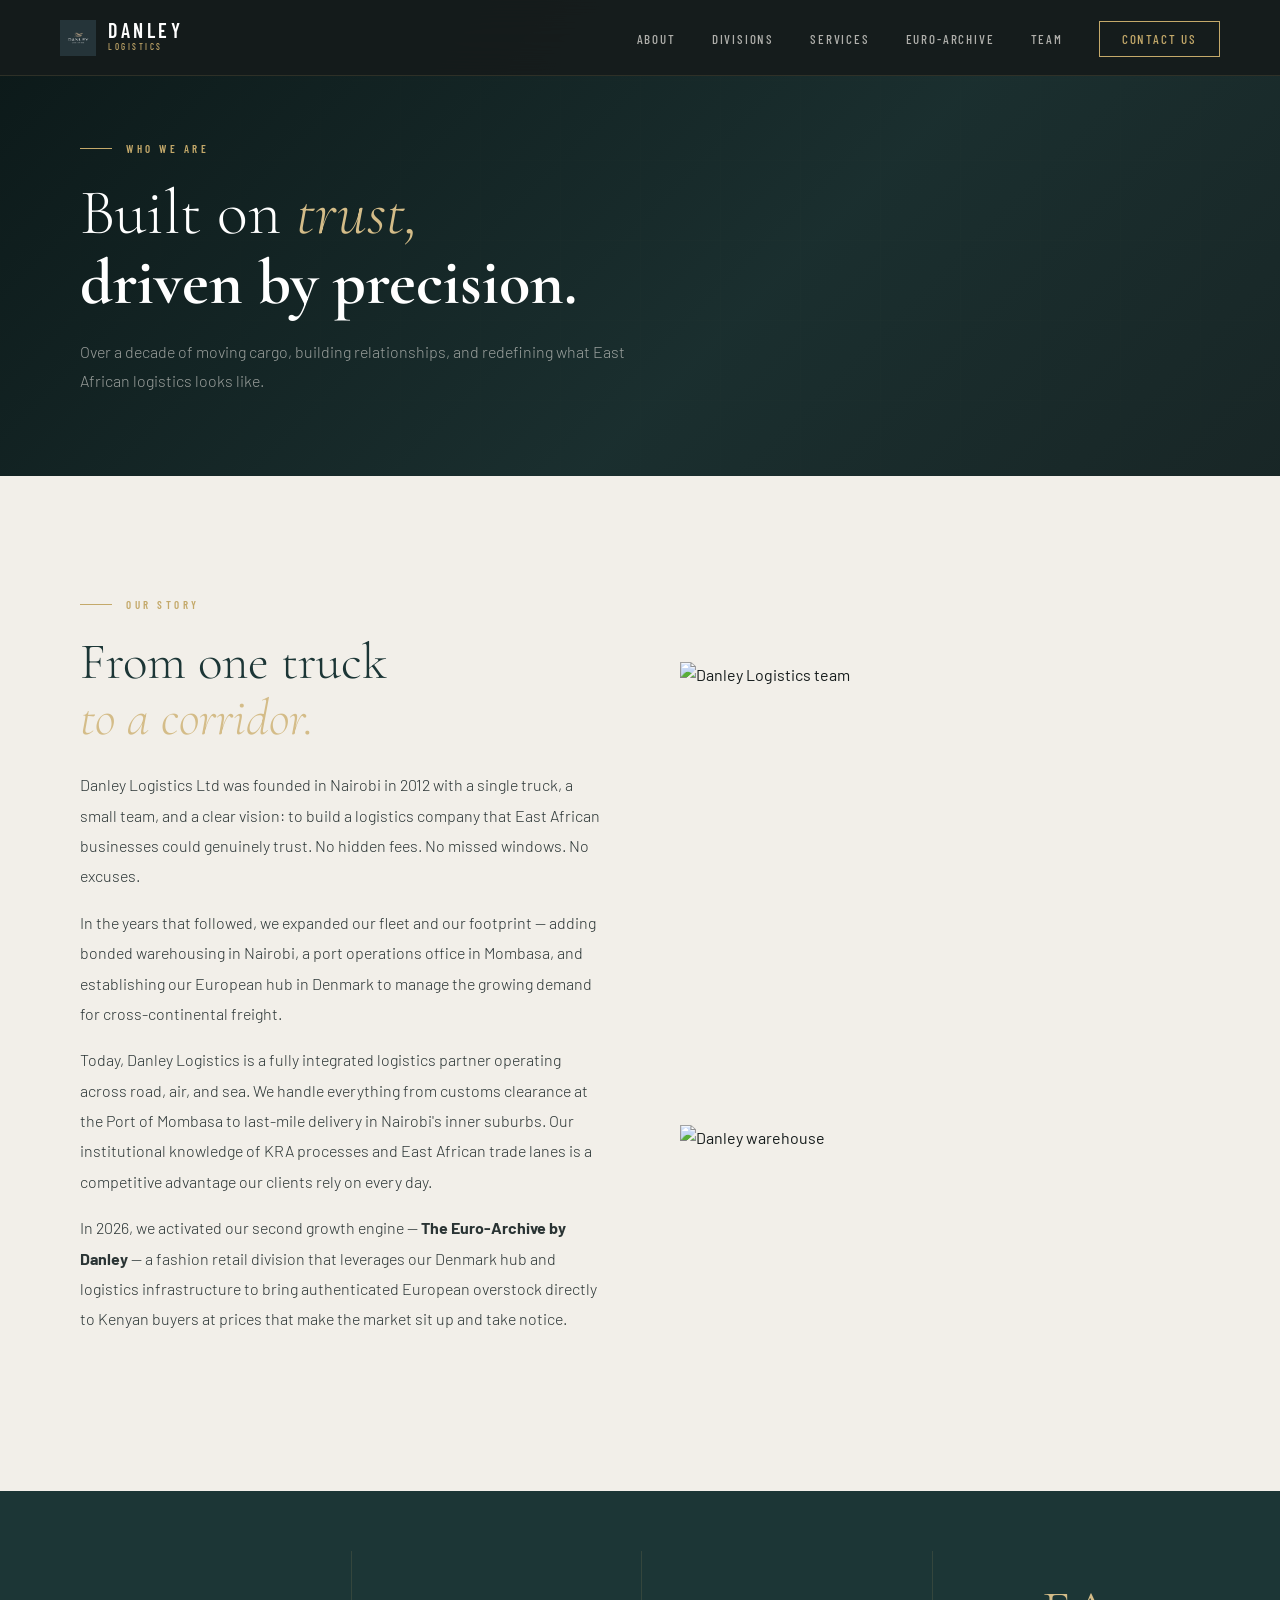
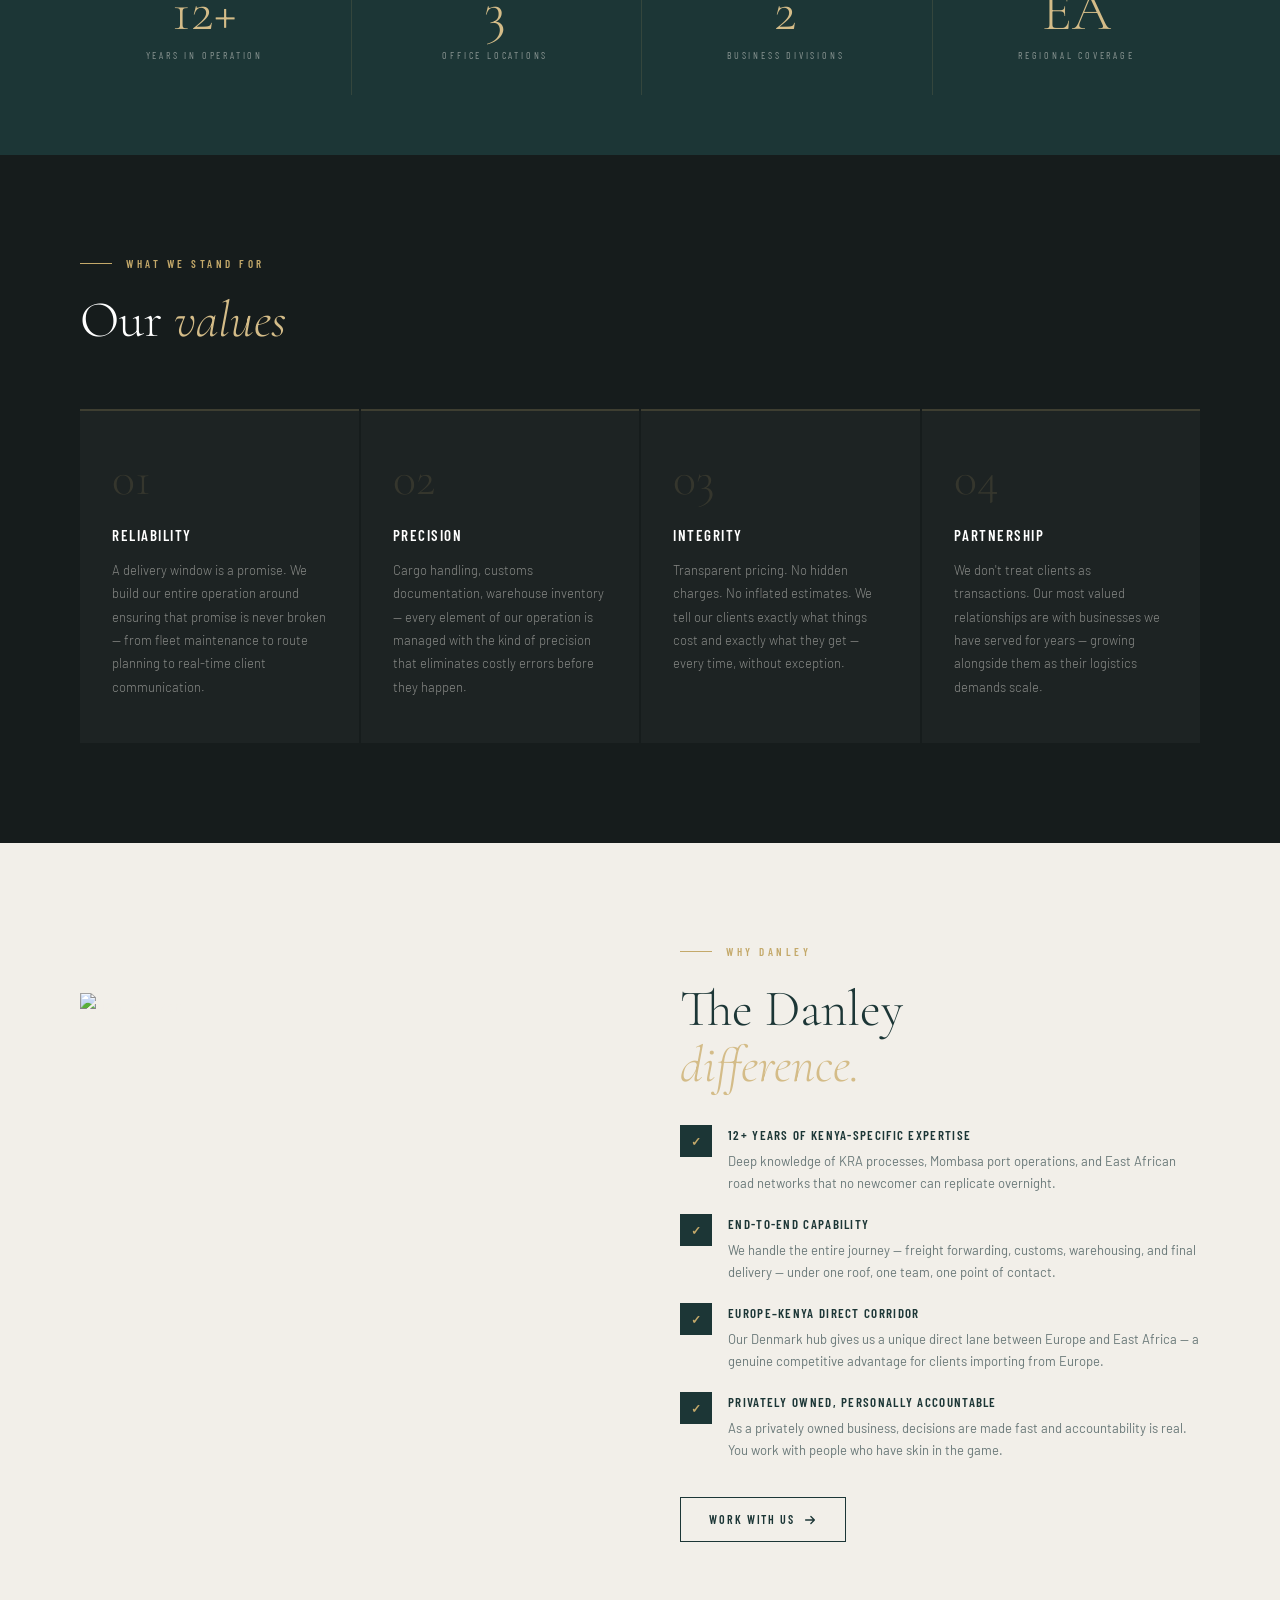
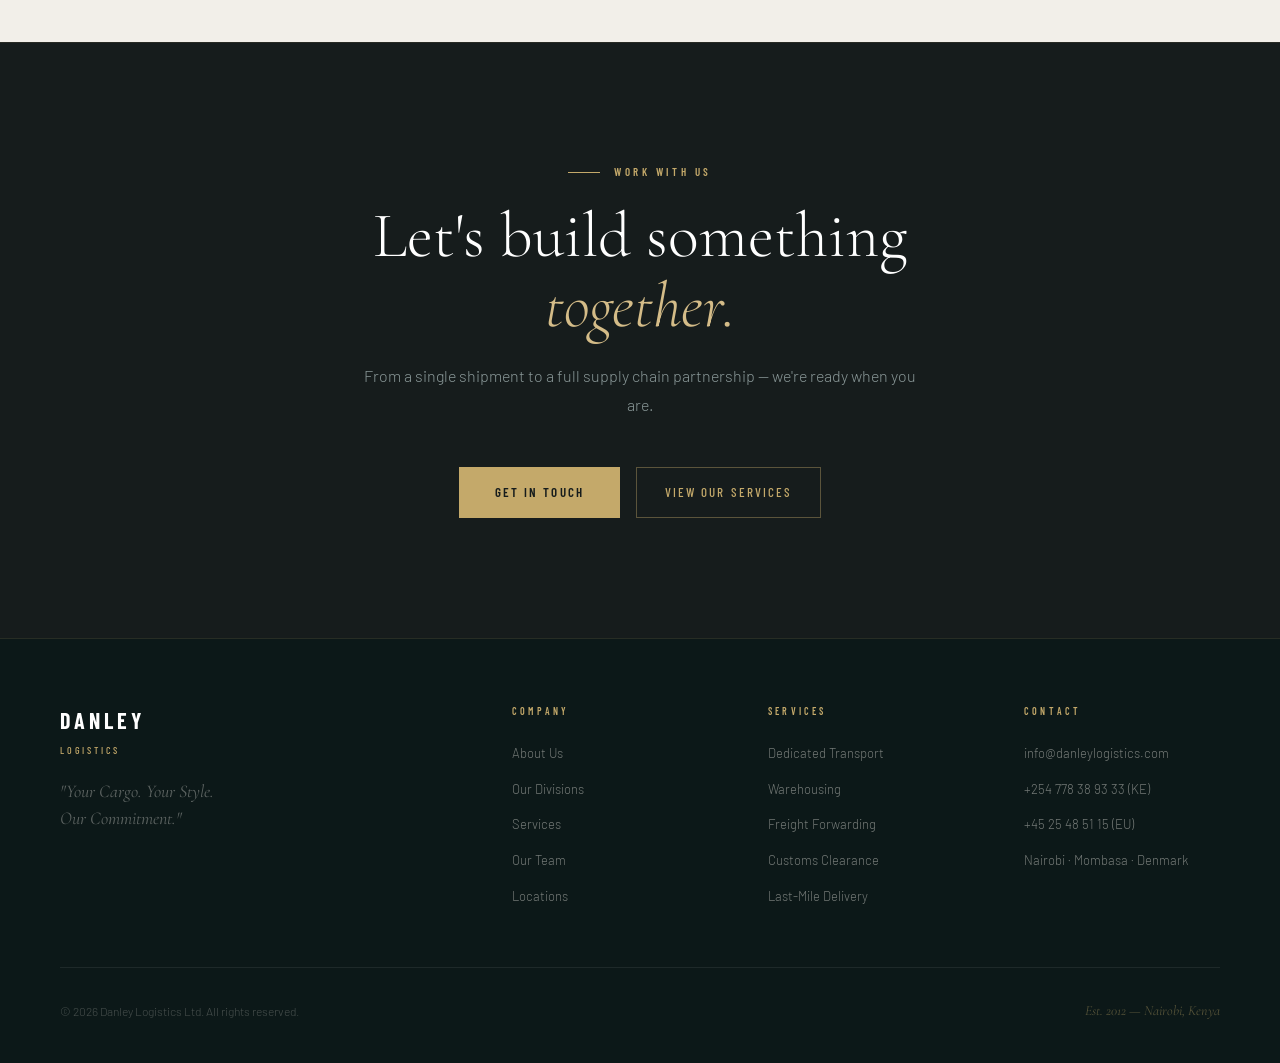
==== commit 055641b9: "photos" ====
--- a/about.html
+++ b/about.html
@@ -5,7 +5,384 @@
 <meta name="viewport" content="width=device-width, initial-scale=1.0">
 <title>About Us — Danley Logistics</title>
 <link href="https://fonts.googleapis.com/css2?family=Cormorant+Garamond:ital,wght@0,300;0,400;0,600;0,700;1,300;1,400&family=Barlow:wght@300;400;500;600;700&family=Barlow+Condensed:wght@400;500;600;700&display=swap" rel="stylesheet">
-<link rel="stylesheet" href="style.css">
+<style>
+/* ── DANLEY LOGISTICS — SHARED STYLESHEET ── */
+:root {
+  --teal:      #1C3636;
+  --teal-mid:  #254545;
+  --teal-light:#2E5555;
+  --gold:      #C4A96A;
+  --gold-light:#D4BC88;
+  --gold-dark: #A8904A;
+  --cream:     #F2EFE9;
+  --cream-dark:#E8E4DC;
+  --white:     #FFFFFF;
+  --dark:      #161C1C;
+  --charcoal:  #2A3434;
+  --gray:      #8A9898;
+  --slate:     #697878;
+  --font-display: 'Cormorant Garamond', Georgia, serif;
+  --font-body:    'Barlow', sans-serif;
+  --font-cond:    'Barlow Condensed', sans-serif;
+  --ease: cubic-bezier(0.16, 1, 0.3, 1);
+}
+
+*, *::before, *::after { box-sizing: border-box; margin: 0; padding: 0; }
+html { scroll-behavior: smooth; }
+body { font-family: var(--font-body); background: var(--dark); color: var(--cream); overflow-x: hidden; line-height: 1.6; }
+
+::-webkit-scrollbar { width: 4px; }
+::-webkit-scrollbar-track { background: var(--dark); }
+::-webkit-scrollbar-thumb { background: var(--gold); border-radius: 2px; }
+
+/* ── NAV ── */
+nav {
+  position: fixed; top: 0; left: 0; right: 0; z-index: 1000;
+  padding: 0 60px;
+  display: flex; align-items: center; justify-content: space-between;
+  height: 76px;
+  background: rgba(22,28,28,0.95);
+  backdrop-filter: blur(20px);
+  border-bottom: 1px solid rgba(196,169,106,0.15);
+  transition: all 0.4s var(--ease);
+}
+nav.scrolled { height: 64px; border-bottom-color: rgba(196,169,106,0.25); }
+.nav-logo { display: flex; align-items: center; text-decoration: none; gap: 12px; }
+.nav-logo img { height: 36px; width: auto; }
+.nav-logo-text { display: flex; flex-direction: column; }
+.nav-brand { font-family: var(--font-cond); font-size: 20px; font-weight: 600; letter-spacing: 0.18em; color: var(--white); line-height: 1; }
+.nav-sub { font-family: var(--font-cond); font-size: 9px; letter-spacing: 0.28em; color: var(--gold); font-weight: 500; text-transform: uppercase; }
+.nav-links { display: flex; align-items: center; gap: 36px; list-style: none; }
+.nav-links a { font-family: var(--font-cond); font-size: 13px; letter-spacing: 0.14em; text-transform: uppercase; color: rgba(242,239,233,0.7); text-decoration: none; transition: color 0.3s; font-weight: 500; }
+.nav-links a:hover, .nav-links a.active { color: var(--gold); }
+.nav-cta { background: transparent; border: 1px solid var(--gold); color: var(--gold) !important; padding: 9px 22px; transition: all 0.3s !important; }
+.nav-cta:hover { background: var(--gold) !important; color: var(--dark) !important; }
+.nav-toggle { display: none; background: none; border: none; cursor: pointer; color: var(--white); padding: 4px; }
+
+/* ── PAGE HERO (inner pages) ── */
+.page-hero {
+  padding: 140px 0 80px;
+  background: linear-gradient(135deg, #0E2020 0%, #1C3636 50%, #254545 100%);
+  position: relative; overflow: hidden;
+}
+.page-hero::before {
+  content: '';
+  position: absolute; inset: 0;
+  background-image: linear-gradient(rgba(196,169,106,0.04) 1px, transparent 1px), linear-gradient(90deg, rgba(196,169,106,0.04) 1px, transparent 1px);
+  background-size: 80px 80px;
+  mask-image: radial-gradient(ellipse 80% 80% at 50% 50%, black, transparent);
+}
+.page-hero-inner { position: relative; z-index: 2; max-width: 1240px; margin: 0 auto; padding: 0 60px; }
+.page-hero-eyebrow { display: flex; align-items: center; gap: 14px; margin-bottom: 20px; }
+.page-hero-eyebrow-line { width: 32px; height: 1px; background: var(--gold); }
+.page-hero-eyebrow-text { font-family: var(--font-cond); font-size: 11px; letter-spacing: 0.32em; text-transform: uppercase; color: var(--gold); font-weight: 600; }
+.page-hero h1 { font-family: var(--font-display); font-size: clamp(40px, 5vw, 72px); font-weight: 300; color: var(--white); line-height: 1.1; margin-bottom: 20px; }
+.page-hero h1 em { font-style: italic; color: var(--gold-light); }
+.page-hero h1 strong { font-weight: 700; }
+.page-hero p { font-size: 16px; color: rgba(242,239,233,0.6); max-width: 560px; font-weight: 300; line-height: 1.8; }
+
+/* ── SECTION BASE ── */
+section { position: relative; }
+.section-inner { max-width: 1240px; margin: 0 auto; padding: 0 60px; }
+.section-eyebrow { display: flex; align-items: center; gap: 14px; margin-bottom: 20px; }
+.section-eyebrow-line { width: 32px; height: 1px; background: var(--gold); }
+.section-eyebrow-text { font-family: var(--font-cond); font-size: 11px; letter-spacing: 0.32em; text-transform: uppercase; color: var(--gold); font-weight: 600; }
+.section-title { font-family: var(--font-display); font-size: clamp(36px, 4vw, 58px); font-weight: 300; line-height: 1.1; }
+.section-title em { font-style: italic; color: var(--gold-light); }
+.section-title strong { font-weight: 700; }
+.section-body { font-size: 15px; line-height: 1.9; color: var(--charcoal); font-weight: 300; }
+.section-body p + p { margin-top: 14px; }
+
+/* ── BUTTONS ── */
+.btn-primary {
+  background: var(--gold); color: var(--dark);
+  padding: 14px 36px; font-family: var(--font-cond); font-size: 13px;
+  letter-spacing: 0.16em; text-transform: uppercase; font-weight: 600;
+  border: none; cursor: pointer; text-decoration: none;
+  transition: all 0.3s; display: inline-flex; align-items: center; gap: 10px;
+}
+.btn-primary:hover { background: var(--gold-light); transform: translateY(-2px); }
+.btn-secondary {
+  color: var(--gold); padding: 14px 28px; font-family: var(--font-cond);
+  font-size: 13px; letter-spacing: 0.16em; text-transform: uppercase; font-weight: 500;
+  border: 1px solid rgba(196,169,106,0.4); text-decoration: none;
+  transition: all 0.3s; display: inline-flex; align-items: center; gap: 10px;
+}
+.btn-secondary:hover { border-color: var(--gold); background: rgba(196,169,106,0.08); }
+.btn-outline-dark {
+  color: var(--teal); padding: 12px 28px; font-family: var(--font-cond);
+  font-size: 12px; letter-spacing: 0.16em; text-transform: uppercase; font-weight: 600;
+  border: 1px solid var(--teal); text-decoration: none;
+  transition: all 0.3s; display: inline-flex; align-items: center; gap: 8px;
+}
+.btn-outline-dark:hover { background: var(--teal); color: var(--white); }
+
+/* ── IMAGE PLACEHOLDER ── */
+.img-placeholder {
+  background: linear-gradient(135deg, var(--teal) 0%, var(--teal-mid) 100%);
+  display: flex; align-items: center; justify-content: center;
+  position: relative; overflow: hidden;
+}
+.img-placeholder::after {
+  content: attr(data-label);
+  font-family: var(--font-cond); font-size: 11px; letter-spacing: 0.2em;
+  text-transform: uppercase; color: rgba(196,169,106,0.5);
+}
+.img-placeholder img { width: 100%; height: 100%; object-fit: cover; display: block; }
+
+/* ── TAGS ── */
+.tag { font-family: var(--font-cond); font-size: 10px; letter-spacing: 0.18em; text-transform: uppercase; border: 1px solid rgba(196,169,106,0.4); color: var(--gold); padding: 5px 12px; display: inline-block; }
+.tag-dark { border-color: rgba(28,54,54,0.4); color: var(--teal); }
+
+/* ── REVEAL ANIMATIONS ── */
+.reveal { opacity: 0; transform: translateY(32px); transition: all 0.9s var(--ease); }
+.reveal.visible { opacity: 1; transform: translateY(0); }
+.reveal-delay-1 { transition-delay: 0.1s; }
+.reveal-delay-2 { transition-delay: 0.2s; }
+.reveal-delay-3 { transition-delay: 0.3s; }
+
+
+/* ── DIVISIONS BANNER ── */
+.divisions-banner { background: var(--gold); padding: 20px 60px; display: flex; align-items: center; gap: 60px; overflow: hidden; }
+.div-label { font-family: var(--font-cond); font-size: 11px; letter-spacing: 0.32em; text-transform: uppercase; color: var(--dark); font-weight: 700; flex-shrink: 0; }
+.div-items { display: flex; gap: 48px; align-items: center; flex: 1; flex-wrap: wrap; }
+.div-item { display: flex; align-items: center; gap: 12px; font-family: var(--font-cond); font-size: 13px; letter-spacing: 0.12em; text-transform: uppercase; color: rgba(22,28,28,0.75); font-weight: 500; white-space: nowrap; }
+.div-item span { color: var(--teal); font-weight: 700; }
+.div-dot { width: 4px; height: 4px; border-radius: 50%; background: rgba(22,28,28,0.35); }
+
+/* ── ABOUT SECTION ── */
+.about { background: var(--cream); color: var(--dark); padding: 120px 0; }
+.about-grid { display: grid; grid-template-columns: 1fr 1fr; gap: 80px; align-items: center; }
+.about .section-title { color: var(--teal); }
+.about-body { font-size: 16px; line-height: 1.9; color: var(--charcoal); font-weight: 300; margin: 24px 0 36px; }
+.about-body p + p { margin-top: 16px; }
+.about-card-stack { display: grid; grid-template-columns: 1fr 1fr; gap: 2px; }
+.about-card { padding: 36px 28px; position: relative; overflow: hidden; }
+.about-card:nth-child(1) { background: var(--teal); }
+.about-card:nth-child(2) { background: var(--teal-mid); }
+.about-card:nth-child(3) { background: var(--teal-mid); }
+.about-card:nth-child(4) { background: var(--gold-dark); }
+.about-card-num { font-family: var(--font-display); font-size: 52px; font-weight: 300; color: rgba(255,255,255,0.12); position: absolute; top: 12px; right: 20px; line-height: 1; }
+.about-card-label { font-family: var(--font-cond); font-size: 10px; letter-spacing: 0.28em; text-transform: uppercase; color: rgba(255,255,255,0.5); margin-bottom: 8px; }
+.about-card-value { font-family: var(--font-display); font-size: 36px; font-weight: 700; color: var(--white); line-height: 1; }
+.about-card-desc { font-size: 12px; color: rgba(255,255,255,0.6); margin-top: 6px; font-weight: 300; }
+.about-tags { display: flex; flex-wrap: wrap; gap: 8px; margin-top: 12px; }
+.about-tag { font-family: var(--font-cond); font-size: 10px; letter-spacing: 0.18em; text-transform: uppercase; border: 1px solid rgba(196,169,106,0.4); color: var(--gold-dark); padding: 5px 12px; }
+
+/* ── SERVICES ── */
+.services { background: var(--teal); padding: 100px 0; }
+.services-header { display: flex; justify-content: space-between; align-items: flex-end; margin-bottom: 60px; }
+.services-header .section-title { color: var(--white); }
+.services-header-right { text-align: right; }
+.services-header-desc { font-size: 14px; color: var(--gray); max-width: 300px; font-weight: 300; line-height: 1.7; }
+.services-grid { display: grid; grid-template-columns: repeat(3, 1fr); gap: 2px; }
+.service-card { background: rgba(0,0,0,0.2); padding: 44px 36px; border-bottom: 2px solid transparent; transition: all 0.4s var(--ease); position: relative; overflow: hidden; }
+.service-card:hover { background: rgba(0,0,0,0.35); border-bottom-color: var(--gold); }
+.service-icon { width: 44px; height: 44px; margin-bottom: 24px; color: var(--gold); }
+.service-title { font-family: var(--font-cond); font-size: 17px; letter-spacing: 0.08em; text-transform: uppercase; color: var(--white); font-weight: 600; margin-bottom: 12px; }
+.service-desc { font-size: 13px; line-height: 1.8; color: rgba(242,239,233,0.5); font-weight: 300; }
+.service-link { display: inline-flex; align-items: center; gap: 8px; margin-top: 20px; font-family: var(--font-cond); font-size: 11px; letter-spacing: 0.16em; text-transform: uppercase; color: var(--gold); text-decoration: none; font-weight: 600; transition: gap 0.3s; }
+.service-link:hover { gap: 14px; }
+
+/* ── DIVISIONS CARDS ── */
+.divisions { background: var(--dark); padding: 120px 0; }
+.divisions-header { text-align: center; margin-bottom: 80px; }
+.divisions-header .section-eyebrow { justify-content: center; }
+.divisions-header .section-title { color: var(--white); }
+.divisions-header .section-subtitle { font-size: 16px; color: var(--gray); max-width: 560px; margin: 20px auto 0; font-weight: 300; line-height: 1.8; }
+.divisions-grid { display: grid; grid-template-columns: 1fr 1fr; gap: 3px; }
+.division-card { position: relative; overflow: hidden; padding: 64px 56px; min-height: 540px; display: flex; flex-direction: column; transition: all 0.5s var(--ease); }
+.division-card:nth-child(1) { background: linear-gradient(140deg, #1A3535 0%, #0E2020 100%); border-top: 3px solid var(--gold); }
+.division-card:nth-child(2) { background: linear-gradient(140deg, #2A2A1A 0%, #1A1A0C 100%); border-top: 3px solid var(--gold-dark); }
+.division-num { font-family: var(--font-display); font-size: 120px; font-weight: 700; color: rgba(196,169,106,0.06); position: absolute; top: -10px; right: 24px; line-height: 1; pointer-events: none; }
+.division-icon { width: 52px; height: 52px; border: 1px solid var(--gold); display: flex; align-items: center; justify-content: center; margin-bottom: 32px; }
+.division-icon svg { width: 26px; height: 26px; }
+.division-tag { font-family: var(--font-cond); font-size: 10px; letter-spacing: 0.32em; text-transform: uppercase; color: var(--gold); font-weight: 600; margin-bottom: 16px; }
+.division-title { font-family: var(--font-display); font-size: 40px; font-weight: 300; color: var(--white); line-height: 1.1; margin-bottom: 20px; }
+.division-title strong { font-weight: 700; }
+.division-body { font-size: 14px; line-height: 1.9; color: rgba(242,239,233,0.55); font-weight: 300; margin-bottom: 36px; flex: 1; }
+.division-services { display: flex; flex-direction: column; gap: 8px; margin-bottom: 40px; }
+.division-service-item { display: flex; align-items: center; gap: 12px; font-family: var(--font-cond); font-size: 12px; letter-spacing: 0.1em; text-transform: uppercase; color: rgba(242,239,233,0.6); font-weight: 500; }
+.division-service-item::before { content: ''; width: 20px; height: 1px; background: var(--gold); flex-shrink: 0; }
+.division-link { display: inline-flex; align-items: center; gap: 10px; font-family: var(--font-cond); font-size: 12px; letter-spacing: 0.16em; text-transform: uppercase; color: var(--gold); text-decoration: none; font-weight: 600; margin-top: auto; transition: gap 0.3s; }
+.division-link:hover { gap: 16px; }
+
+/* ── FASHION SECTION ── */
+.fashion { background: var(--cream); color: var(--dark); padding: 120px 0; overflow: hidden; }
+.fashion-inner { display: grid; grid-template-columns: 1fr 1fr; gap: 100px; align-items: center; }
+.fashion-label { background: var(--teal); color: var(--gold); font-family: var(--font-cond); font-size: 10px; letter-spacing: 0.32em; text-transform: uppercase; font-weight: 700; padding: 8px 16px; display: inline-block; margin-bottom: 28px; }
+.fashion .section-title { color: var(--teal); }
+.fashion-body { font-size: 15px; line-height: 1.9; color: var(--charcoal); font-weight: 300; margin: 24px 0 36px; }
+.fashion-metrics { display: grid; grid-template-columns: 1fr 1fr; gap: 1px; background: var(--cream-dark); margin-bottom: 40px; }
+.fashion-metric { background: var(--cream); padding: 24px 20px; }
+.fashion-metric-val { font-family: var(--font-display); font-size: 30px; font-weight: 700; color: var(--teal); line-height: 1; }
+.fashion-metric-label { font-family: var(--font-cond); font-size: 10px; letter-spacing: 0.22em; text-transform: uppercase; color: var(--slate); margin-top: 4px; font-weight: 500; }
+.fashion-card-main { background: var(--teal); padding: 52px 44px; position: relative; overflow: hidden; }
+.fashion-card-main::before { content: ''; position: absolute; top: 0; right: 0; width: 60%; height: 4px; background: linear-gradient(90deg, transparent, var(--gold)); }
+.fashion-card-title { font-family: var(--font-display); font-size: 13px; font-weight: 600; letter-spacing: 0.12em; text-transform: uppercase; color: var(--gold); margin-bottom: 20px; }
+.fashion-card-brand { font-family: var(--font-display); font-size: 36px; font-weight: 300; color: var(--white); line-height: 1.2; margin-bottom: 8px; }
+.fashion-card-brand em { font-style: italic; color: var(--gold-light); }
+.fashion-card-sub { font-size: 13px; color: rgba(242,239,233,0.5); font-weight: 300; margin-bottom: 32px; }
+.fashion-items-list { display: flex; flex-direction: column; gap: 10px; }
+.fashion-item-row { display: flex; align-items: center; justify-content: space-between; padding: 12px 16px; background: rgba(255,255,255,0.05); border-left: 2px solid var(--gold); }
+.fashion-item-name { font-family: var(--font-cond); font-size: 12px; letter-spacing: 0.1em; text-transform: uppercase; color: rgba(242,239,233,0.8); }
+.fashion-item-badge { font-family: var(--font-cond); font-size: 10px; letter-spacing: 0.14em; padding: 3px 10px; background: rgba(196,169,106,0.15); color: var(--gold); border: 1px solid rgba(196,169,106,0.3); }
+
+/* ── TEAM ── */
+.team { background: var(--dark); padding: 120px 0; }
+.team-header { text-align: center; margin-bottom: 72px; }
+.team-header .section-eyebrow { justify-content: center; }
+.team-header .section-title { color: var(--white); }
+.team-grid { display: grid; grid-template-columns: repeat(2, 1fr); gap: 3px; max-width: 900px; margin: 0 auto; }
+.team-card { background: var(--teal); padding: 56px 48px; position: relative; overflow: hidden; transition: all 0.4s var(--ease); }
+.team-card::before { content: ''; position: absolute; top: 0; left: 0; width: 100%; height: 3px; background: linear-gradient(90deg, var(--gold), transparent); }
+.team-card:hover { background: var(--teal-mid); transform: translateY(-4px); }
+.team-region { font-family: var(--font-cond); font-size: 10px; letter-spacing: 0.32em; text-transform: uppercase; color: var(--gold); font-weight: 600; margin-bottom: 28px; display: flex; align-items: center; gap: 10px; }
+.team-region::after { content: ''; flex: 1; height: 1px; background: rgba(196,169,106,0.3); }
+.team-avatar { width: 72px; height: 72px; border-radius: 50%; background: var(--teal-light); border: 2px solid var(--gold); display: flex; align-items: center; justify-content: center; margin-bottom: 20px; font-family: var(--font-display); font-size: 26px; font-weight: 600; color: var(--gold); overflow: hidden; }
+.team-avatar img { width: 100%; height: 100%; object-fit: cover; }
+.team-name { font-family: var(--font-display); font-size: 26px; font-weight: 600; color: var(--white); margin-bottom: 4px; line-height: 1.2; }
+.team-role { font-family: var(--font-cond); font-size: 11px; letter-spacing: 0.2em; text-transform: uppercase; color: rgba(242,239,233,0.45); margin-bottom: 28px; font-weight: 500; }
+.team-contact { display: flex; flex-direction: column; gap: 10px; }
+.team-contact-item { display: flex; align-items: center; gap: 12px; font-size: 14px; color: rgba(242,239,233,0.7); font-weight: 300; text-decoration: none; transition: color 0.3s; }
+.team-contact-item:hover { color: var(--gold); }
+.team-contact-icon { width: 32px; height: 32px; border: 1px solid rgba(196,169,106,0.3); display: flex; align-items: center; justify-content: center; flex-shrink: 0; color: var(--gold); transition: all 0.3s; }
+.team-contact-item:hover .team-contact-icon { background: var(--gold); color: var(--dark); }
+.team-card-general { grid-column: span 2; background: rgba(196,169,106,0.08); border: 1px solid rgba(196,169,106,0.2); padding: 40px 48px; display: flex; align-items: center; justify-content: space-between; gap: 40px; }
+.team-general-left { flex: 1; }
+.team-general-title { font-family: var(--font-display); font-size: 22px; font-weight: 600; color: var(--white); margin-bottom: 6px; }
+.team-general-sub { font-size: 13px; color: rgba(242,239,233,0.5); font-weight: 300; }
+.team-general-email { font-family: var(--font-cond); font-size: 16px; letter-spacing: 0.06em; color: var(--gold); font-weight: 600; text-decoration: none; border-bottom: 1px solid rgba(196,169,106,0.4); padding-bottom: 2px; transition: all 0.3s; }
+
+/* ── LOCATIONS ── */
+.locations { background: var(--teal); padding: 100px 0; }
+.locations-header { margin-bottom: 64px; }
+.locations-header .section-title { color: var(--white); }
+.locations-grid { display: grid; grid-template-columns: repeat(3, 1fr); gap: 2px; }
+.location-card { background: rgba(0,0,0,0.2); padding: 48px 36px; position: relative; overflow: hidden; border-bottom: 2px solid transparent; transition: all 0.4s; }
+.location-card:hover { background: rgba(0,0,0,0.3); border-bottom-color: var(--gold); }
+.location-badge { position: absolute; top: 20px; right: 20px; font-family: var(--font-cond); font-size: 9px; letter-spacing: 0.2em; text-transform: uppercase; background: var(--gold); color: var(--dark); padding: 4px 10px; font-weight: 700; }
+.location-flag { font-size: 32px; display: block; margin-bottom: 16px; }
+.location-city { font-family: var(--font-display); font-size: 32px; font-weight: 700; color: var(--white); line-height: 1; }
+.location-country { font-family: var(--font-cond); font-size: 11px; letter-spacing: 0.24em; text-transform: uppercase; color: var(--gold); margin: 8px 0 16px; }
+.location-role { font-family: var(--font-cond); font-size: 11px; letter-spacing: 0.14em; text-transform: uppercase; color: rgba(242,239,233,0.4); margin-bottom: 16px; font-weight: 500; }
+.location-desc { font-size: 13px; color: rgba(242,239,233,0.55); line-height: 1.8; font-weight: 300; }
+.location-img { width: 100%; height: 180px; object-fit: cover; margin-bottom: 28px; opacity: 0.6; display: block; }
+
+/* ── CTA SECTION ── */
+.cta { background: var(--dark); padding: 120px 0; text-align: center; border-top: 1px solid rgba(196,169,106,0.1); }
+.cta-inner { max-width: 700px; margin: 0 auto; padding: 0 60px; }
+.cta-eyebrow { justify-content: center; }
+.cta-title { font-family: var(--font-display); font-size: clamp(40px, 5vw, 68px); font-weight: 300; color: var(--white); line-height: 1.1; margin-bottom: 20px; }
+.cta-title em { font-style: italic; color: var(--gold-light); }
+.cta-sub { font-size: 16px; color: var(--gray); font-weight: 300; margin-bottom: 48px; line-height: 1.8; }
+.cta-actions { display: flex; gap: 16px; justify-content: center; flex-wrap: wrap; }
+
+/* ── CONTACT FORM ── */
+.contact-section { background: var(--cream); padding: 100px 0; }
+.contact-grid { display: grid; grid-template-columns: 1fr 1fr; gap: 80px; align-items: start; }
+.contact-form { background: var(--white); padding: 52px 44px; }
+.form-row { display: grid; grid-template-columns: 1fr 1fr; gap: 16px; }
+.form-group { margin-bottom: 20px; }
+.form-group.full { grid-column: 1 / -1; }
+.form-label { font-family: var(--font-cond); font-size: 10px; letter-spacing: 0.24em; text-transform: uppercase; color: var(--slate); font-weight: 600; display: block; margin-bottom: 8px; }
+.form-input, .form-select, .form-textarea {
+  width: 100%; padding: 14px 16px; border: 1px solid var(--cream-dark);
+  background: var(--cream); font-family: var(--font-body); font-size: 14px;
+  color: var(--dark); outline: none; transition: border-color 0.3s;
+  appearance: none; border-radius: 0;
+}
+.form-input:focus, .form-select:focus, .form-textarea:focus { border-color: var(--gold); background: var(--white); }
+.form-textarea { min-height: 120px; resize: vertical; }
+.form-submit { background: var(--teal); color: var(--white); padding: 16px 40px; font-family: var(--font-cond); font-size: 13px; letter-spacing: 0.16em; text-transform: uppercase; font-weight: 600; border: none; cursor: pointer; transition: all 0.3s; width: 100%; margin-top: 8px; }
+.form-submit:hover { background: var(--teal-mid); }
+.contact-info { padding-top: 8px; }
+.contact-info .section-title { color: var(--teal); margin-bottom: 12px; }
+.contact-info-body { font-size: 15px; color: var(--charcoal); line-height: 1.8; font-weight: 300; margin-bottom: 40px; }
+.contact-detail { display: flex; align-items: flex-start; gap: 16px; margin-bottom: 24px; }
+.contact-detail-icon { width: 40px; height: 40px; background: var(--teal); display: flex; align-items: center; justify-content: center; color: var(--gold); flex-shrink: 0; }
+.contact-detail-label { font-family: var(--font-cond); font-size: 10px; letter-spacing: 0.22em; text-transform: uppercase; color: var(--slate); font-weight: 600; margin-bottom: 4px; }
+.contact-detail-value { font-size: 14px; color: var(--charcoal); font-weight: 400; text-decoration: none; }
+.contact-detail-value:hover { color: var(--teal); }
+
+/* ── VALUES ── */
+.values { background: var(--dark); padding: 100px 0; }
+.values-grid { display: grid; grid-template-columns: repeat(4, 1fr); gap: 2px; margin-top: 60px; }
+.value-card { background: rgba(255,255,255,0.03); padding: 44px 32px; border-top: 2px solid rgba(196,169,106,0.2); transition: all 0.4s; }
+.value-card:hover { background: rgba(255,255,255,0.06); border-top-color: var(--gold); }
+.value-num { font-family: var(--font-display); font-size: 48px; font-weight: 300; color: rgba(196,169,106,0.15); line-height: 1; margin-bottom: 20px; }
+.value-title { font-family: var(--font-cond); font-size: 15px; letter-spacing: 0.1em; text-transform: uppercase; color: var(--white); font-weight: 600; margin-bottom: 12px; }
+.value-body { font-size: 13px; color: rgba(242,239,233,0.5); line-height: 1.8; font-weight: 300; }
+
+/* ── IMAGE BLOCKS ── */
+.img-block { width: 100%; display: block; object-fit: cover; }
+
+/* ── FOOTER ── */
+footer { background: #0C1818; border-top: 1px solid rgba(196,169,106,0.15); padding: 64px 60px 40px; }
+.footer-grid { display: grid; grid-template-columns: 2fr 1fr 1fr 1fr; gap: 60px; margin-bottom: 60px; }
+.footer-brand-name { font-family: var(--font-cond); font-size: 22px; letter-spacing: 0.18em; font-weight: 700; color: var(--white); margin-bottom: 4px; }
+.footer-brand-sub { font-family: var(--font-cond); font-size: 10px; letter-spacing: 0.28em; text-transform: uppercase; color: var(--gold); font-weight: 500; margin-bottom: 20px; }
+.footer-tagline { font-family: var(--font-display); font-size: 18px; font-style: italic; color: rgba(242,239,233,0.35); line-height: 1.5; }
+.footer-col-title { font-family: var(--font-cond); font-size: 10px; letter-spacing: 0.32em; text-transform: uppercase; color: var(--gold); font-weight: 600; margin-bottom: 20px; }
+.footer-links { list-style: none; display: flex; flex-direction: column; gap: 10px; }
+.footer-links a { font-size: 13px; color: rgba(242,239,233,0.45); text-decoration: none; font-weight: 300; transition: color 0.3s; }
+.footer-links a:hover { color: var(--gold); }
+.footer-bottom { padding-top: 32px; border-top: 1px solid rgba(242,239,233,0.08); display: flex; justify-content: space-between; align-items: center; }
+.footer-copy { font-size: 12px; color: rgba(242,239,233,0.25); font-weight: 300; }
+.footer-est { font-family: var(--font-display); font-size: 14px; font-style: italic; color: rgba(196,169,106,0.4); }
+
+/* ── ANIMATIONS ── */
+@keyframes fadeUp { from { opacity: 0; transform: translateY(24px); } to { opacity: 1; transform: translateY(0); } }
+@keyframes pulse { 0%, 100% { opacity: 1; transform: scale(1); } 50% { opacity: 0.4; transform: scale(0.7); } }
+
+/* ── RESPONSIVE ── */
+@media (max-width: 1024px) {
+  .nav-links { gap: 20px; }
+  .about-grid, .fashion-inner, .contact-grid { grid-template-columns: 1fr; gap: 60px; }
+  .divisions-grid { grid-template-columns: 1fr; }
+  .services-grid { grid-template-columns: 1fr 1fr; }
+  .values-grid { grid-template-columns: 1fr 1fr; }
+  .footer-grid { grid-template-columns: 1fr 1fr; gap: 40px; }
+}
+@media (max-width: 768px) {
+  nav { padding: 0 24px; }
+  .nav-links { display: none; }
+  .nav-toggle { display: block; }
+  .section-inner, .page-hero-inner { padding: 0 24px; }
+  .hero-content { padding: 0 24px; }
+  .hero-stats { right: 24px; gap: 24px; }
+  .hero-scroll { left: 24px; }
+  .divisions-banner { padding: 16px 24px; flex-direction: column; gap: 12px; }
+  .services-grid, .locations-grid { grid-template-columns: 1fr; }
+  .services-header { flex-direction: column; align-items: flex-start; gap: 20px; }
+  .team-grid { grid-template-columns: 1fr; }
+  .team-card-general { grid-column: span 1; flex-direction: column; }
+  .values-grid { grid-template-columns: 1fr 1fr; }
+  .footer-grid { grid-template-columns: 1fr; gap: 32px; }
+  footer { padding: 48px 24px 32px; }
+  .footer-bottom { flex-direction: column; gap: 12px; text-align: center; }
+  .cta-actions { flex-direction: column; align-items: center; }
+  .form-row { grid-template-columns: 1fr; }
+  .page-hero { padding: 120px 0 60px; }
+}
+
+
+/* ── PAGE HERO IMAGE BACKGROUND ── */
+.page-hero {
+  background-image: url('images/cargo.jpg');
+  background-size: cover;
+  background-position: center;
+  background-repeat: no-repeat;
+}
+.page-hero::after {
+  content: '';
+  position: absolute;
+  inset: 0;
+  background: linear-gradient(135deg, rgba(10,24,24,0.88) 0%, rgba(28,54,54,0.72) 60%, rgba(28,54,54,0.4) 100%);
+  z-index: 1;
+}
+.page-hero-inner { z-index: 3; }
+</style>
 </head>
 <body>
 
@@ -15,10 +392,10 @@
     <div class="nav-logo-text"><span class="nav-brand">DANLEY</span><span class="nav-sub">Logistics</span></div>
   </a>
   <ul class="nav-links">
-    <li><a href="about.html" class="active">About</a></li>
+    <li><a href="about.html">About</a></li>
     <li><a href="divisions.html">Divisions</a></li>
     <li><a href="services.html">Services</a></li>
-    <li><a href="divisions.html#euro-archive">Euro-Archive</a></li>
+    <li><a href="divisions.html">Euro-Archive</a></li>
     <li><a href="team.html">Team</a></li>
     <li><a href="contact.html" class="nav-cta">Contact Us</a></li>
   </ul>
@@ -27,7 +404,7 @@
 
 <!-- PAGE HERO -->
 <section class="page-hero">
-  <img src="images/about-hero.jpg" alt="Danley Logistics operations" class="page-hero-img">
+  
   <div class="page-hero-inner">
     <div class="page-hero-eyebrow"><div class="page-hero-eyebrow-line"></div><span class="page-hero-eyebrow-text">Who We Are</span></div>
     <h1>Built on <em>trust,</em><br><strong>driven by precision.</strong></h1>
@@ -50,8 +427,8 @@
         </div>
       </div>
       <div class="reveal reveal-delay-2">
-        <img src="images/about-story.jpg" alt="Danley Logistics team" style="width:100%;height:460px;object-fit:cover;display:block;margin-bottom:3px;">
-        <img src="images/about-warehouse.jpg" alt="Danley warehouse" style="width:100%;height:180px;object-fit:cover;display:block;">
+        <img src="images/container.jpg" alt="Danley Logistics team" style="width:100%;height:460px;object-fit:cover;display:block;margin-bottom:3px;">
+        <img src="/images/about-warehouse.jpg" alt="Danley warehouse" style="width:100%;height:180px;object-fit:cover;display:block;">
       </div>
     </div>
   </div>
@@ -114,7 +491,7 @@
   <div class="section-inner">
     <div style="display:grid;grid-template-columns:1fr 1fr;gap:80px;align-items:center;">
       <div class="reveal">
-        <img src="images/about-team.jpg" alt="Danley team" style="width:100%;height:500px;object-fit:cover;display:block;">
+        <img src="/images/about-team.jpg" alt="Danley team" style="width:100%;height:500px;object-fit:cover;display:block;">
       </div>
       <div class="reveal reveal-delay-1">
         <div class="section-eyebrow"><div class="section-eyebrow-line"></div><span class="section-eyebrow-text">Why Danley</span></div>
@@ -137,7 +514,7 @@
             <div><div style="font-family:var(--font-cond);font-size:13px;letter-spacing:0.1em;text-transform:uppercase;color:var(--teal);font-weight:600;margin-bottom:4px;">Privately Owned, Personally Accountable</div><div style="font-size:13px;color:var(--slate);line-height:1.7;">As a privately owned business, decisions are made fast and accountability is real. You work with people who have skin in the game.</div></div>
           </div>
         </div>
-        <a href="contact.html" class="btn-outline-dark" style="margin-top:36px;display:inline-flex;">Work With Us <svg width="14" height="14" viewBox="0 0 16 16" fill="none"><path d="M3 8h10M9 4l4 4-4 4" stroke="currentColor" stroke-width="1.5" stroke-linecap="round" stroke-linejoin="round"/></svg></a>
+        <a href="/contact/" class="btn-outline-dark" style="margin-top:36px;display:inline-flex;">Work With Us <svg width="14" height="14" viewBox="0 0 16 16" fill="none"><path d="M3 8h10M9 4l4 4-4 4" stroke="currentColor" stroke-width="1.5" stroke-linecap="round" stroke-linejoin="round"/></svg></a>
       </div>
     </div>
   </div>
@@ -150,8 +527,8 @@
     <h2 class="cta-title reveal">Let's build something <em>together.</em></h2>
     <p class="cta-sub reveal reveal-delay-1">From a single shipment to a full supply chain partnership — we're ready when you are.</p>
     <div class="cta-actions reveal reveal-delay-2">
-      <a href="contact.html" class="btn-primary">Get in Touch</a>
-      <a href="services.html" class="btn-secondary">View Our Services</a>
+      <a href="/contact/" class="btn-primary">Get in Touch</a>
+      <a href="/services/" class="btn-secondary">View Our Services</a>
     </div>
   </div>
 </section>
@@ -159,9 +536,9 @@
 <footer>
   <div class="footer-grid">
     <div><div class="footer-brand-name">DANLEY</div><div class="footer-brand-sub">Logistics</div><div class="footer-tagline">"Your Cargo. Your Style.<br>Our Commitment."</div></div>
-    <div><div class="footer-col-title">Company</div><ul class="footer-links"><li><a href="about.html">About Us</a></li><li><a href="divisions.html">Our Divisions</a></li><li><a href="services.html">Services</a></li><li><a href="team.html">Our Team</a></li><li><a href="locations.html">Locations</a></li></ul></div>
-    <div><div class="footer-col-title">Services</div><ul class="footer-links"><li><a href="services.html">Dedicated Transport</a></li><li><a href="services.html">Warehousing</a></li><li><a href="services.html">Freight Forwarding</a></li><li><a href="services.html">Customs Clearance</a></li><li><a href="services.html">Last-Mile Delivery</a></li></ul></div>
-    <div><div class="footer-col-title">Contact</div><ul class="footer-links"><li><a href="mailto:info@danleylogistics.com">info@danleylogistics.com</a></li><li><a href="tel:+254778389333">+254 778 38 93 33 (KE)</a></li><li><a href="tel:+4525485115">+45 25 48 51 15 (EU)</a></li><li><a href="locations.html">Nairobi · Mombasa · Denmark</a></li></ul></div>
+    <div><div class="footer-col-title">Company</div><ul class="footer-links"><li><a href="/about/">About Us</a></li><li><a href="/divisions/">Our Divisions</a></li><li><a href="/services/">Services</a></li><li><a href="/team/">Our Team</a></li><li><a href="/locations/">Locations</a></li></ul></div>
+    <div><div class="footer-col-title">Services</div><ul class="footer-links"><li><a href="/services/">Dedicated Transport</a></li><li><a href="/services/">Warehousing</a></li><li><a href="/services/">Freight Forwarding</a></li><li><a href="/services/">Customs Clearance</a></li><li><a href="/services/">Last-Mile Delivery</a></li></ul></div>
+    <div><div class="footer-col-title">Contact</div><ul class="footer-links"><li><a href="mailto:info@danleylogistics.com">info@danleylogistics.com</a></li><li><a href="tel:+254778389333">+254 778 38 93 33 (KE)</a></li><li><a href="tel:+4525485115">+45 25 48 51 15 (EU)</a></li><li><a href="/locations/">Nairobi · Mombasa · Denmark</a></li></ul></div>
   </div>
   <div class="footer-bottom"><div class="footer-copy">© 2026 Danley Logistics Ltd. All rights reserved.</div><div class="footer-est">Est. 2012 — Nairobi, Kenya</div></div>
 </footer>
@@ -173,4 +550,4 @@
 document.querySelectorAll('.reveal').forEach(el => new IntersectionObserver((e) => { e.forEach(x => { if(x.isIntersecting) x.target.classList.add('visible'); }); }, {threshold:0.12}).observe(el));
 </script>
 </body>
-</html>
+</html>
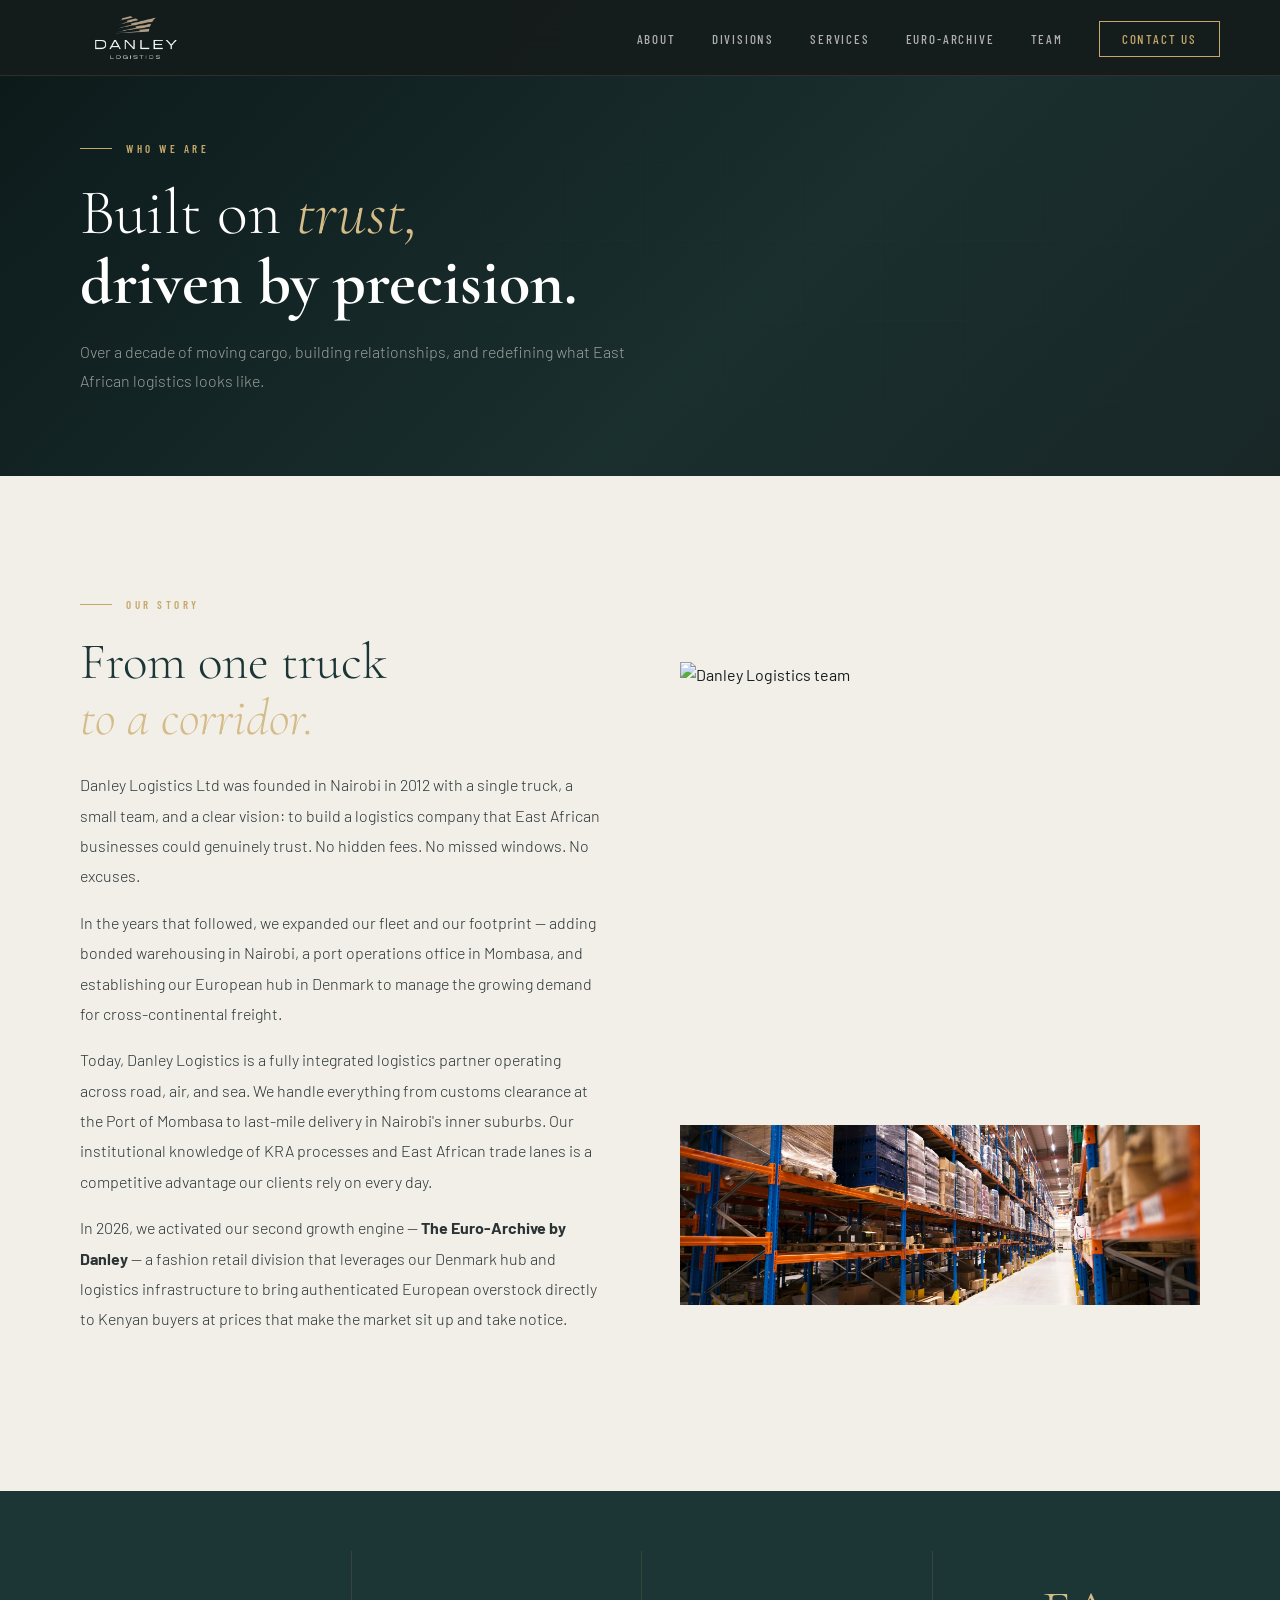
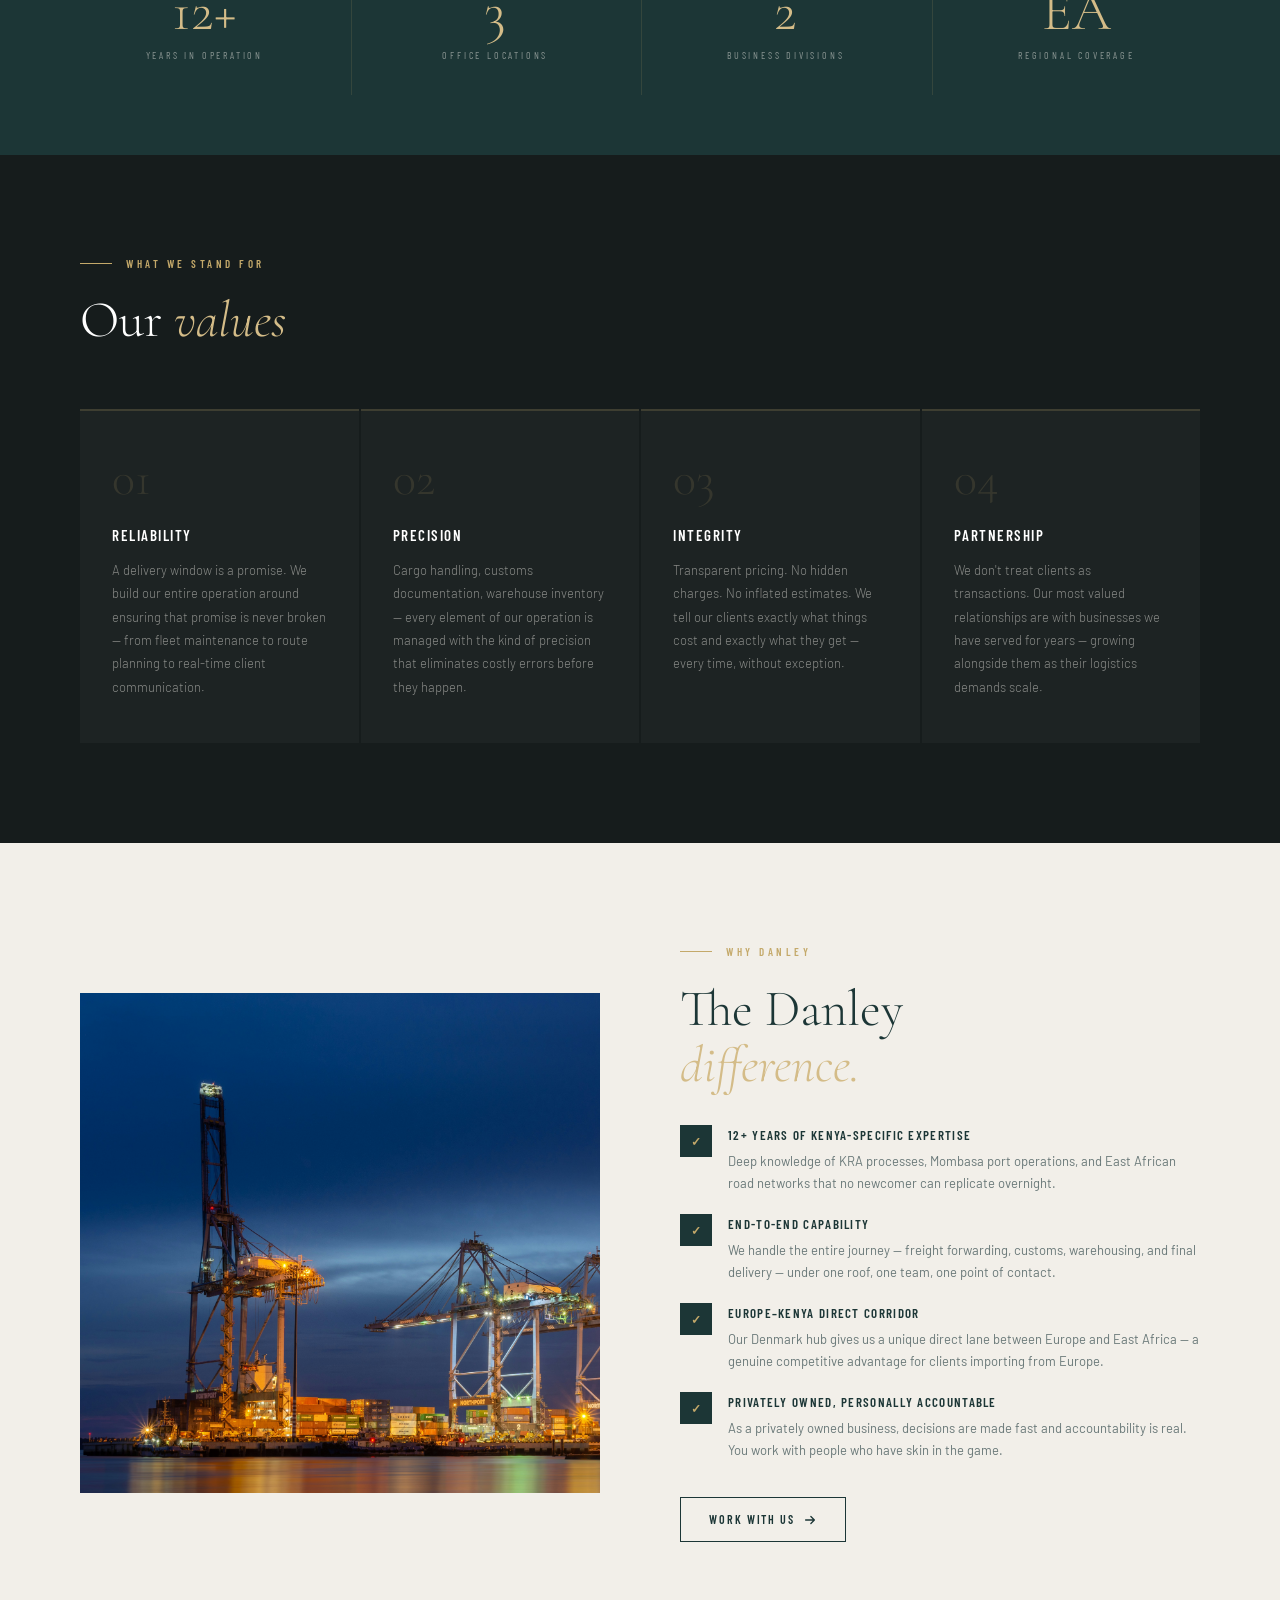
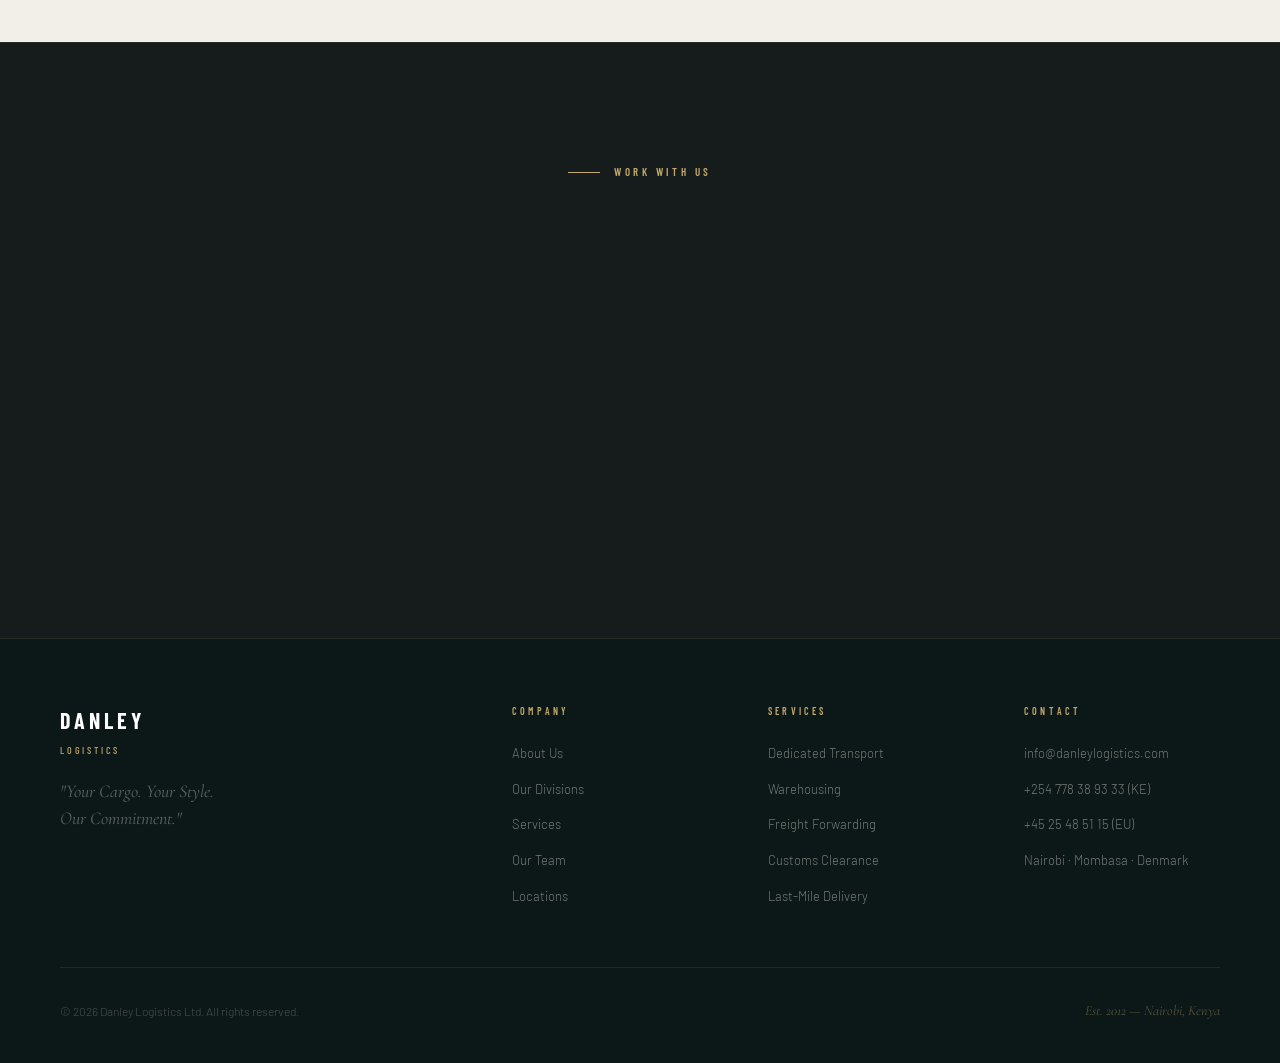
==== commit bae142fe: "locations" ====
--- a/about.html
+++ b/about.html
@@ -48,7 +48,7 @@
 }
 nav.scrolled { height: 64px; border-bottom-color: rgba(196,169,106,0.25); }
 .nav-logo { display: flex; align-items: center; text-decoration: none; gap: 12px; }
-.nav-logo img { height: 36px; width: auto; }
+.nav-logo img { height: 150px; width: auto; }
 .nav-logo-text { display: flex; flex-direction: column; }
 .nav-brand { font-family: var(--font-cond); font-size: 20px; font-weight: 600; letter-spacing: 0.18em; color: var(--white); line-height: 1; }
 .nav-sub { font-family: var(--font-cond); font-size: 9px; letter-spacing: 0.28em; color: var(--gold); font-weight: 500; text-transform: uppercase; }
@@ -369,7 +369,7 @@
 
 /* ── PAGE HERO IMAGE BACKGROUND ── */
 .page-hero {
-  background-image: url('images/cargo.jpg');
+  background-image: url('images/twoships.jpg');
   background-size: cover;
   background-position: center;
   background-repeat: no-repeat;
@@ -388,8 +388,7 @@
 
 <nav id="mainNav">
   <a href="index.html" class="nav-logo">
-    <img src="images/danleylogo.png" alt="Danley Logistics">
-    <div class="nav-logo-text"><span class="nav-brand">DANLEY</span><span class="nav-sub">Logistics</span></div>
+    <img src="images/logo-bg.png" alt="Danley Logistics">
   </a>
   <ul class="nav-links">
     <li><a href="about.html">About</a></li>
@@ -428,7 +427,7 @@
       </div>
       <div class="reveal reveal-delay-2">
         <img src="images/container.jpg" alt="Danley Logistics team" style="width:100%;height:460px;object-fit:cover;display:block;margin-bottom:3px;">
-        <img src="/images/about-warehouse.jpg" alt="Danley warehouse" style="width:100%;height:180px;object-fit:cover;display:block;">
+        <img src="images/warehouse.jpg" alt="Danley warehouse" style="width:100%;height:180px;object-fit:cover;display:block;">
       </div>
     </div>
   </div>
@@ -491,7 +490,7 @@
   <div class="section-inner">
     <div style="display:grid;grid-template-columns:1fr 1fr;gap:80px;align-items:center;">
       <div class="reveal">
-        <img src="/images/about-team.jpg" alt="Danley team" style="width:100%;height:500px;object-fit:cover;display:block;">
+        <img src="images/night.jpg" alt="Danley team" style="width:100%;height:500px;object-fit:cover;display:block;">
       </div>
       <div class="reveal reveal-delay-1">
         <div class="section-eyebrow"><div class="section-eyebrow-line"></div><span class="section-eyebrow-text">Why Danley</span></div>
@@ -514,7 +513,7 @@
             <div><div style="font-family:var(--font-cond);font-size:13px;letter-spacing:0.1em;text-transform:uppercase;color:var(--teal);font-weight:600;margin-bottom:4px;">Privately Owned, Personally Accountable</div><div style="font-size:13px;color:var(--slate);line-height:1.7;">As a privately owned business, decisions are made fast and accountability is real. You work with people who have skin in the game.</div></div>
           </div>
         </div>
-        <a href="/contact/" class="btn-outline-dark" style="margin-top:36px;display:inline-flex;">Work With Us <svg width="14" height="14" viewBox="0 0 16 16" fill="none"><path d="M3 8h10M9 4l4 4-4 4" stroke="currentColor" stroke-width="1.5" stroke-linecap="round" stroke-linejoin="round"/></svg></a>
+        <a href="contact/" class="btn-outline-dark" style="margin-top:36px;display:inline-flex;">Work With Us <svg width="14" height="14" viewBox="0 0 16 16" fill="none"><path d="M3 8h10M9 4l4 4-4 4" stroke="currentColor" stroke-width="1.5" stroke-linecap="round" stroke-linejoin="round"/></svg></a>
       </div>
     </div>
   </div>
@@ -527,8 +526,8 @@
     <h2 class="cta-title reveal">Let's build something <em>together.</em></h2>
     <p class="cta-sub reveal reveal-delay-1">From a single shipment to a full supply chain partnership — we're ready when you are.</p>
     <div class="cta-actions reveal reveal-delay-2">
-      <a href="/contact/" class="btn-primary">Get in Touch</a>
-      <a href="/services/" class="btn-secondary">View Our Services</a>
+      <a href="contact.html" class="btn-primary">Get in Touch</a>
+      <a href="services.html" class="btn-secondary">View Our Services</a>
     </div>
   </div>
 </section>
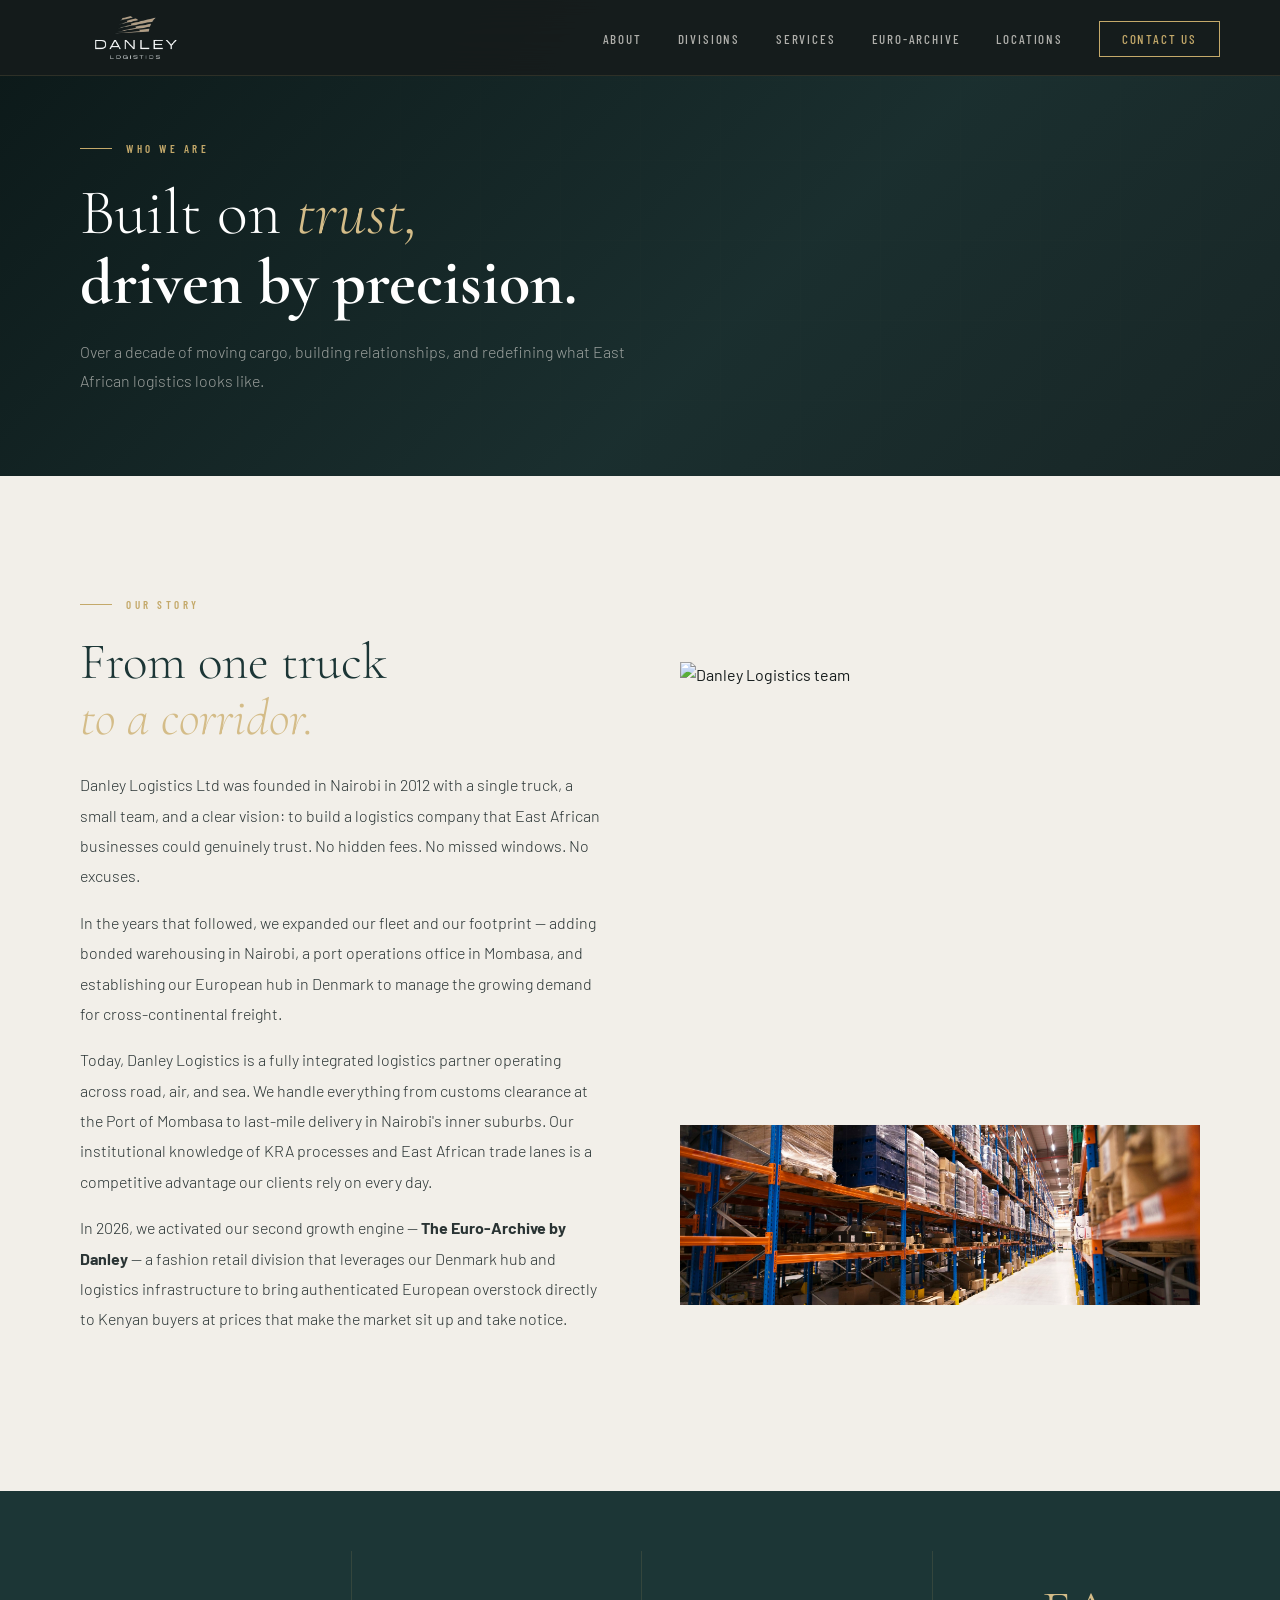
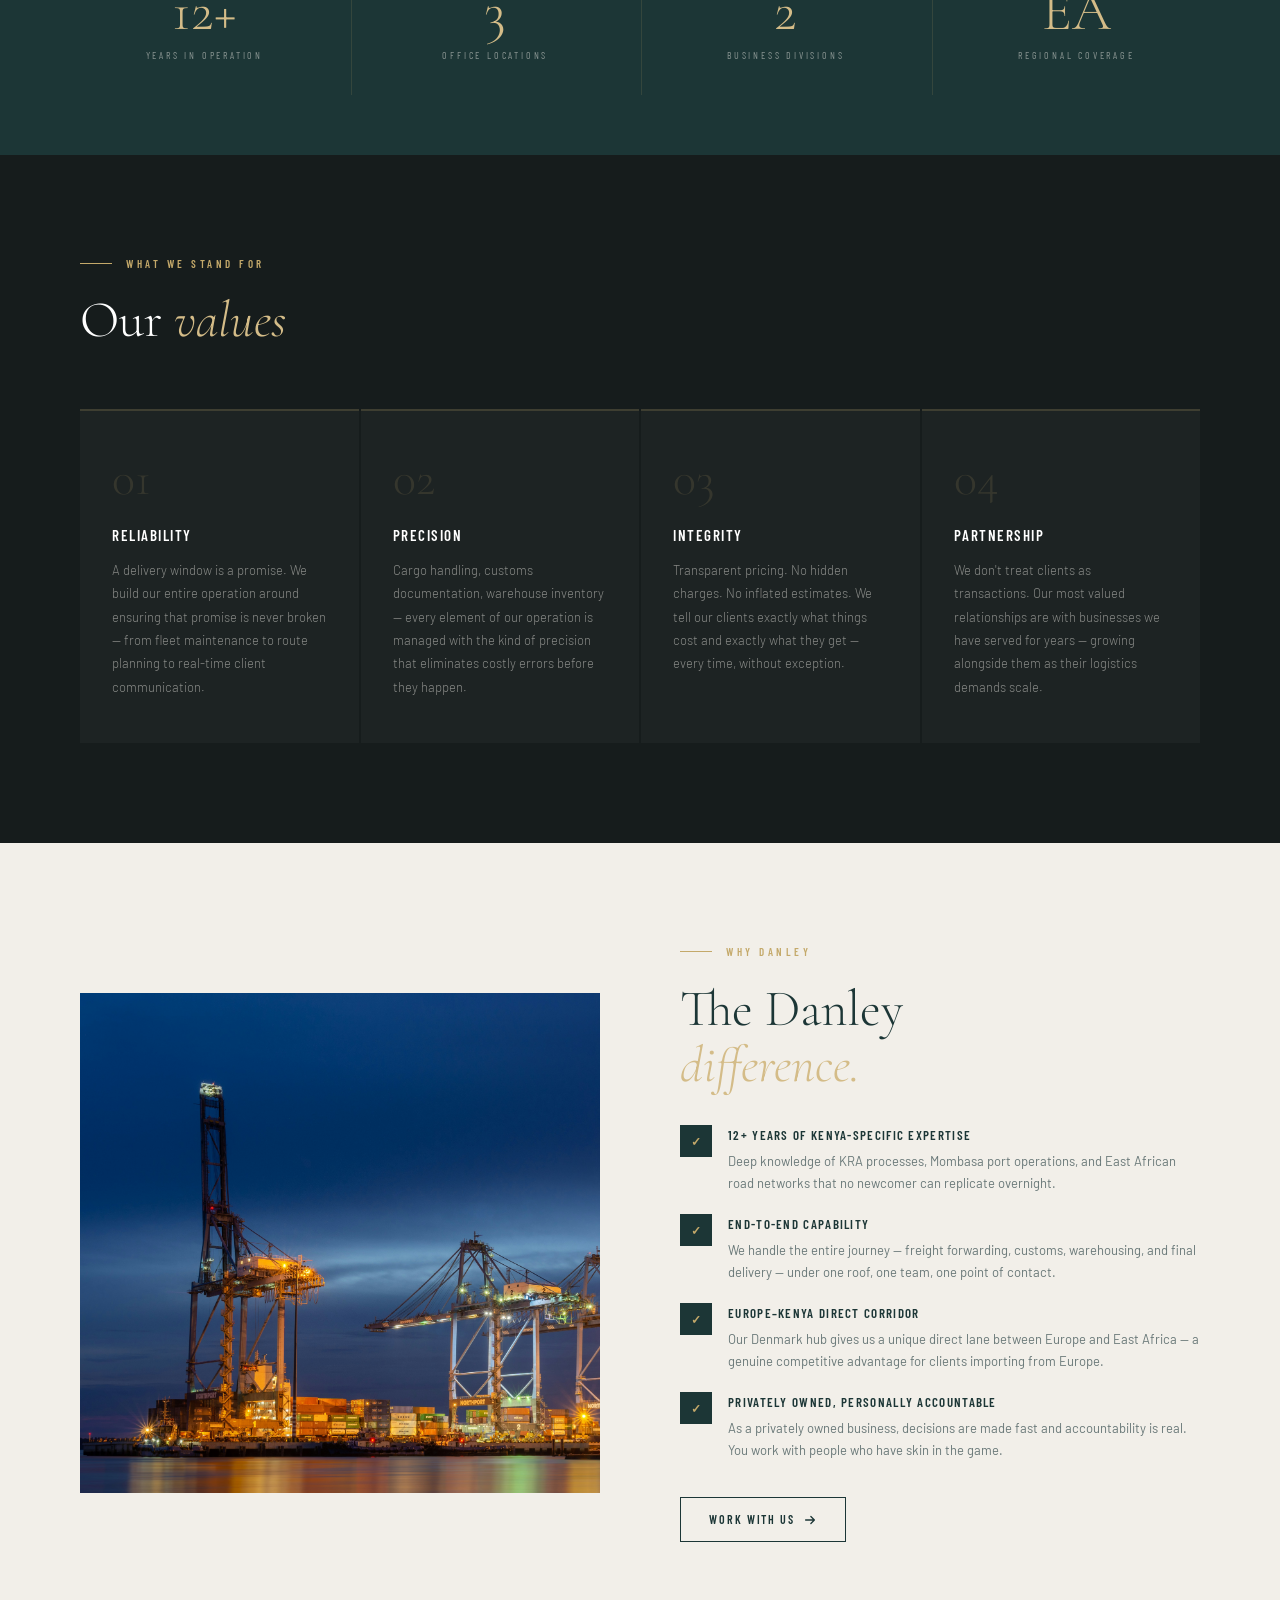
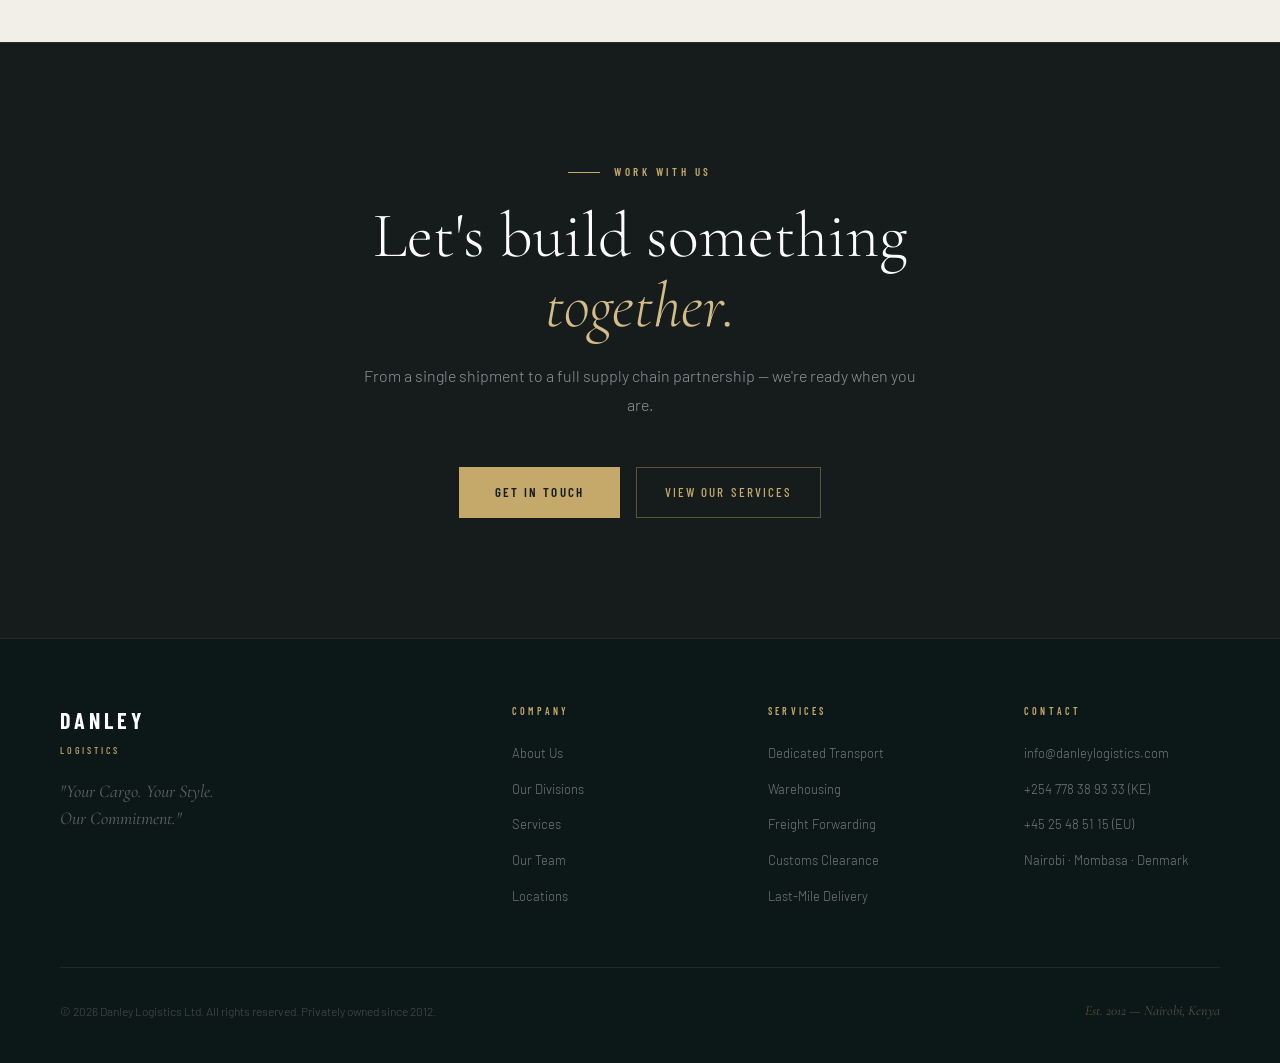
==== commit ba25d796: "pop up form" ====
--- a/about.html
+++ b/about.html
@@ -394,8 +394,8 @@
     <li><a href="about.html">About</a></li>
     <li><a href="divisions.html">Divisions</a></li>
     <li><a href="services.html">Services</a></li>
-    <li><a href="divisions.html">Euro-Archive</a></li>
-    <li><a href="team.html">Team</a></li>
+    <li><a href="euroarchive.html">Euro-Archive</a></li>
+    <li><a href="locations.html">Locations</a></li>
     <li><a href="contact.html" class="nav-cta">Contact Us</a></li>
   </ul>
   <button class="nav-toggle" id="navToggle"><svg width="24" height="24" viewBox="0 0 24 24" fill="none"><path d="M3 6h18M3 12h18M3 18h18" stroke="currentColor" stroke-width="2" stroke-linecap="round"/></svg></button>
@@ -513,7 +513,7 @@
             <div><div style="font-family:var(--font-cond);font-size:13px;letter-spacing:0.1em;text-transform:uppercase;color:var(--teal);font-weight:600;margin-bottom:4px;">Privately Owned, Personally Accountable</div><div style="font-size:13px;color:var(--slate);line-height:1.7;">As a privately owned business, decisions are made fast and accountability is real. You work with people who have skin in the game.</div></div>
           </div>
         </div>
-        <a href="contact/" class="btn-outline-dark" style="margin-top:36px;display:inline-flex;">Work With Us <svg width="14" height="14" viewBox="0 0 16 16" fill="none"><path d="M3 8h10M9 4l4 4-4 4" stroke="currentColor" stroke-width="1.5" stroke-linecap="round" stroke-linejoin="round"/></svg></a>
+        <a href="contact.html" class="btn-outline-dark" style="margin-top:36px;display:inline-flex;">Work With Us <svg width="14" height="14" viewBox="0 0 16 16" fill="none"><path d="M3 8h10M9 4l4 4-4 4" stroke="currentColor" stroke-width="1.5" stroke-linecap="round" stroke-linejoin="round"/></svg></a>
       </div>
     </div>
   </div>
@@ -534,12 +534,45 @@
 
 <footer>
   <div class="footer-grid">
-    <div><div class="footer-brand-name">DANLEY</div><div class="footer-brand-sub">Logistics</div><div class="footer-tagline">"Your Cargo. Your Style.<br>Our Commitment."</div></div>
-    <div><div class="footer-col-title">Company</div><ul class="footer-links"><li><a href="/about/">About Us</a></li><li><a href="/divisions/">Our Divisions</a></li><li><a href="/services/">Services</a></li><li><a href="/team/">Our Team</a></li><li><a href="/locations/">Locations</a></li></ul></div>
-    <div><div class="footer-col-title">Services</div><ul class="footer-links"><li><a href="/services/">Dedicated Transport</a></li><li><a href="/services/">Warehousing</a></li><li><a href="/services/">Freight Forwarding</a></li><li><a href="/services/">Customs Clearance</a></li><li><a href="/services/">Last-Mile Delivery</a></li></ul></div>
-    <div><div class="footer-col-title">Contact</div><ul class="footer-links"><li><a href="mailto:info@danleylogistics.com">info@danleylogistics.com</a></li><li><a href="tel:+254778389333">+254 778 38 93 33 (KE)</a></li><li><a href="tel:+4525485115">+45 25 48 51 15 (EU)</a></li><li><a href="/locations/">Nairobi · Mombasa · Denmark</a></li></ul></div>
-  </div>
-  <div class="footer-bottom"><div class="footer-copy">© 2026 Danley Logistics Ltd. All rights reserved.</div><div class="footer-est">Est. 2012 — Nairobi, Kenya</div></div>
+    <div>
+      <div class="footer-brand-name">DANLEY</div>
+      <div class="footer-brand-sub">Logistics</div>
+      <div class="footer-tagline">"Your Cargo. Your Style.<br>Our Commitment."</div>
+    </div>
+    <div>
+      <div class="footer-col-title">Company</div>
+      <ul class="footer-links">
+        <li><a href="about.html">About Us</a></li>
+        <li><a href="divisions.html">Our Divisions</a></li>
+        <li><a href="services.html">Services</a></li>
+        <li><a href="team.html">Our Team</a></li>
+        <li><a href="locations.html">Locations</a></li>
+      </ul>
+    </div>
+    <div>
+      <div class="footer-col-title">Services</div>
+      <ul class="footer-links">
+        <li><a href="services.html#transport">Dedicated Transport</a></li>
+        <li><a href="services.html#warehousing">Warehousing</a></li>
+        <li><a href="services.html#freight">Freight Forwarding</a></li>
+        <li><a href="services.html#customs">Customs Clearance</a></li>
+        <li><a href="services.html#lastmile">Last-Mile Delivery</a></li>
+      </ul>
+    </div>
+    <div>
+      <div class="footer-col-title">Contact</div>
+      <ul class="footer-links">
+        <li><a href="mailto:info@danleylogistics.com">info@danleylogistics.com</a></li>
+        <li><a href="tel:+254778389333">+254 778 38 93 33 (KE)</a></li>
+        <li><a href="tel:+4525485115">+45 25 48 51 15 (EU)</a></li>
+        <li><a href="locations.html">Nairobi · Mombasa · Denmark</a></li>
+      </ul>
+    </div>
+  </div>
+  <div class="footer-bottom">
+    <div class="footer-copy">© 2026 Danley Logistics Ltd. All rights reserved. Privately owned since 2012.</div>
+    <div class="footer-est">Est. 2012 — Nairobi, Kenya</div>
+  </div>
 </footer>
 
 <script>
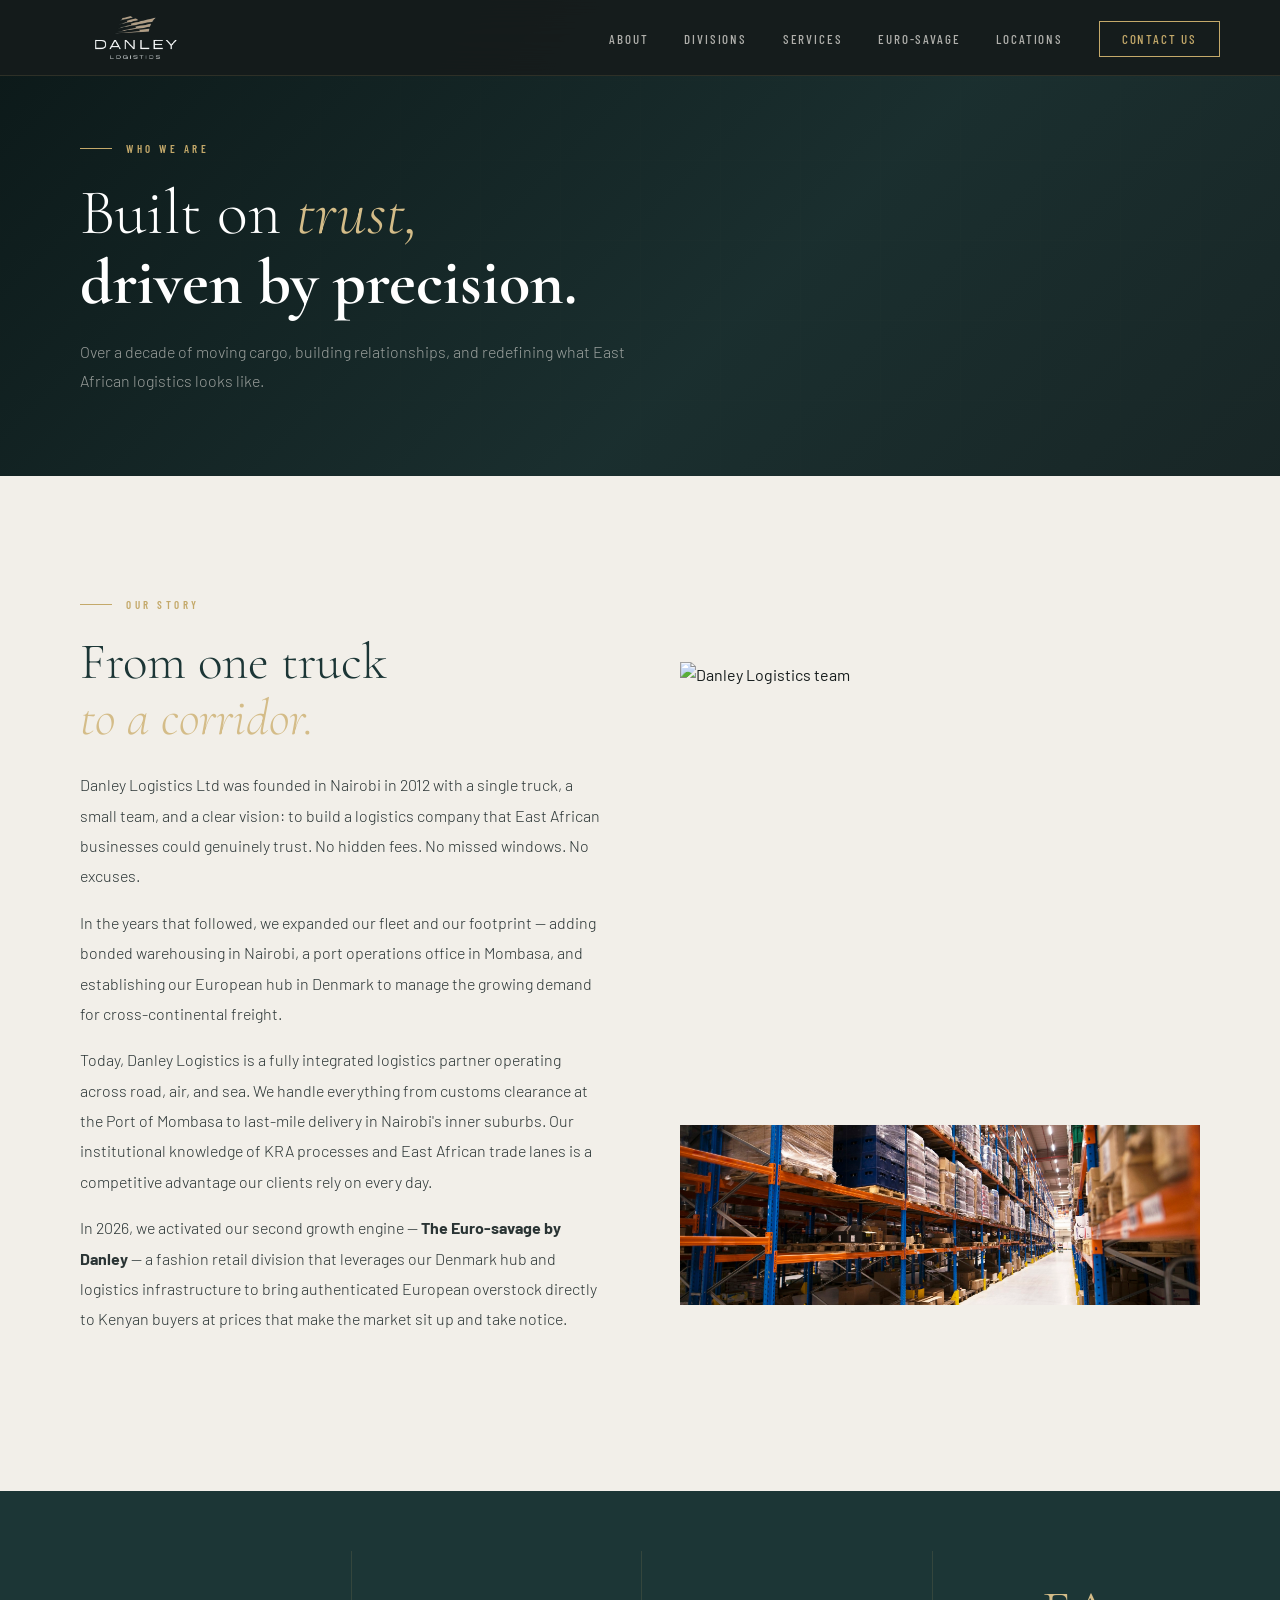
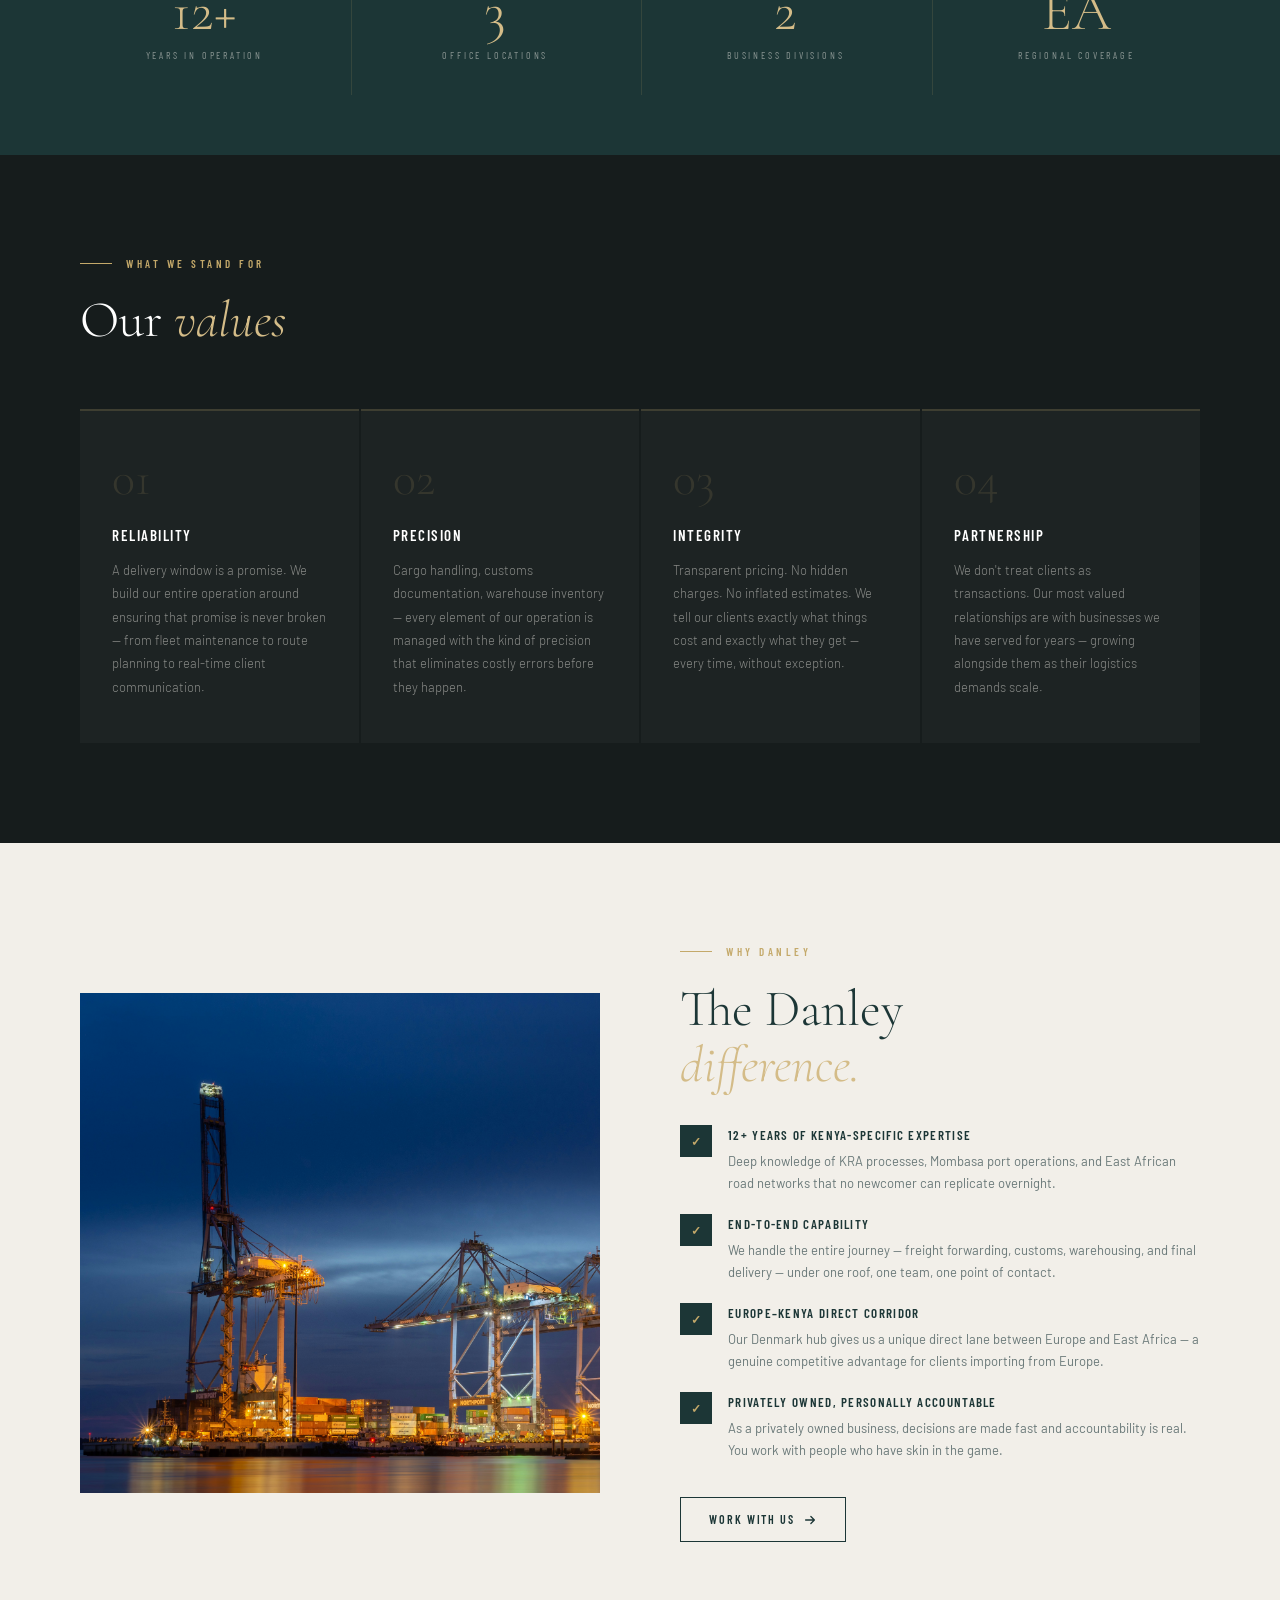
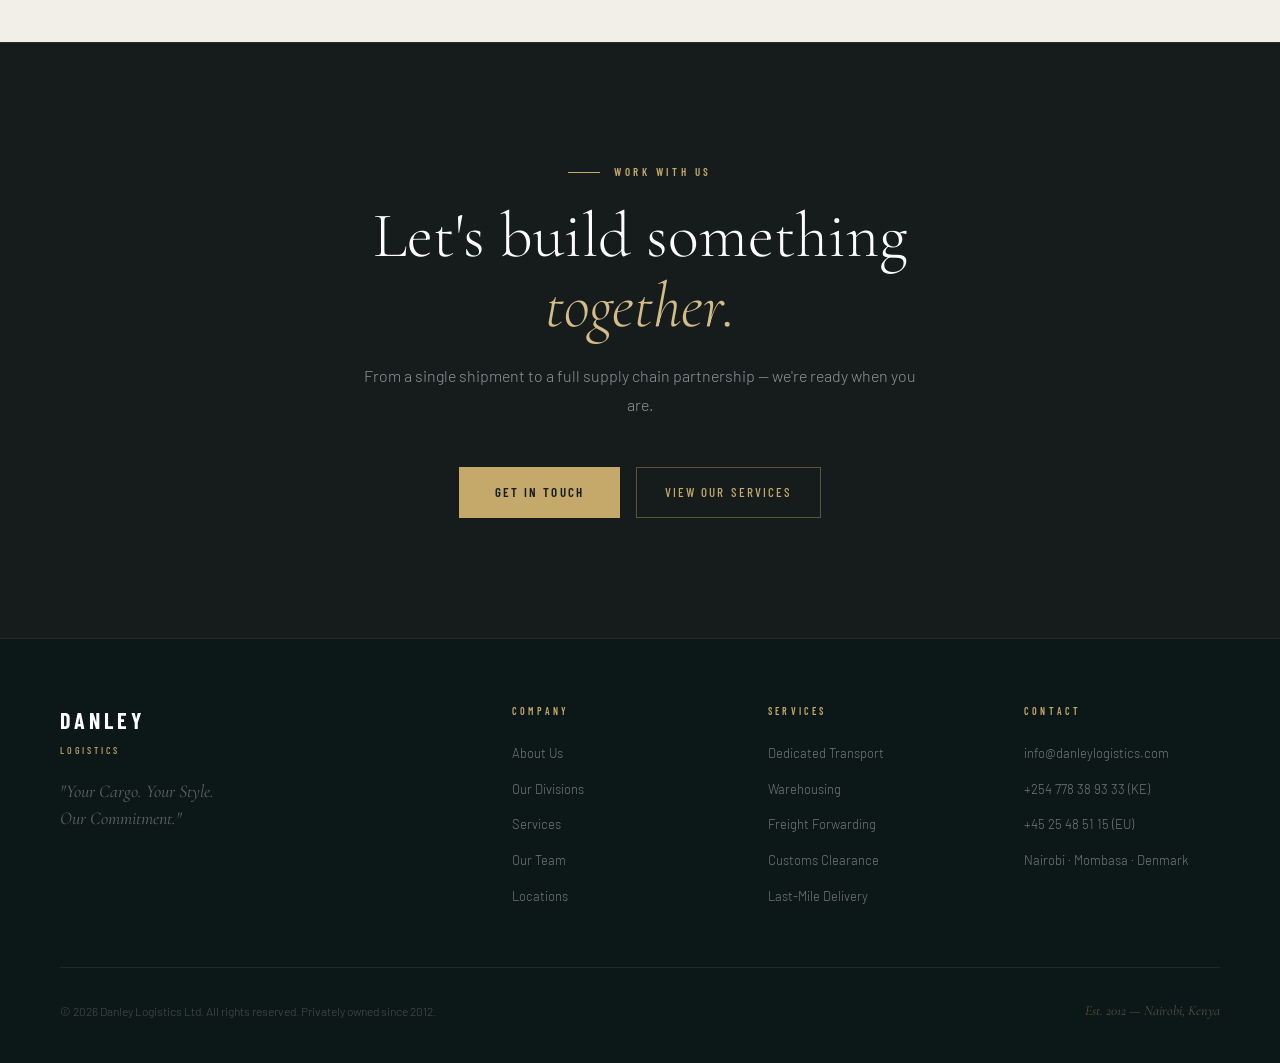
==== commit 0621b601: "savage" ====
--- a/about.html
+++ b/about.html
@@ -394,7 +394,7 @@
     <li><a href="about.html">About</a></li>
     <li><a href="divisions.html">Divisions</a></li>
     <li><a href="services.html">Services</a></li>
-    <li><a href="euroarchive.html">Euro-Archive</a></li>
+    <li><a href="eurosavage.html">Euro-savage</a></li>
     <li><a href="locations.html">Locations</a></li>
     <li><a href="contact.html" class="nav-cta">Contact Us</a></li>
   </ul>
@@ -422,7 +422,7 @@
           <p>Danley Logistics Ltd was founded in Nairobi in 2012 with a single truck, a small team, and a clear vision: to build a logistics company that East African businesses could genuinely trust. No hidden fees. No missed windows. No excuses.</p>
           <p>In the years that followed, we expanded our fleet and our footprint — adding bonded warehousing in Nairobi, a port operations office in Mombasa, and establishing our European hub in Denmark to manage the growing demand for cross-continental freight.</p>
           <p>Today, Danley Logistics is a fully integrated logistics partner operating across road, air, and sea. We handle everything from customs clearance at the Port of Mombasa to last-mile delivery in Nairobi's inner suburbs. Our institutional knowledge of KRA processes and East African trade lanes is a competitive advantage our clients rely on every day.</p>
-          <p>In 2026, we activated our second growth engine — <strong>The Euro-Archive by Danley</strong> — a fashion retail division that leverages our Denmark hub and logistics infrastructure to bring authenticated European overstock directly to Kenyan buyers at prices that make the market sit up and take notice.</p>
+          <p>In 2026, we activated our second growth engine — <strong>The Euro-savage by Danley</strong> — a fashion retail division that leverages our Denmark hub and logistics infrastructure to bring authenticated European overstock directly to Kenyan buyers at prices that make the market sit up and take notice.</p>
         </div>
       </div>
       <div class="reveal reveal-delay-2">
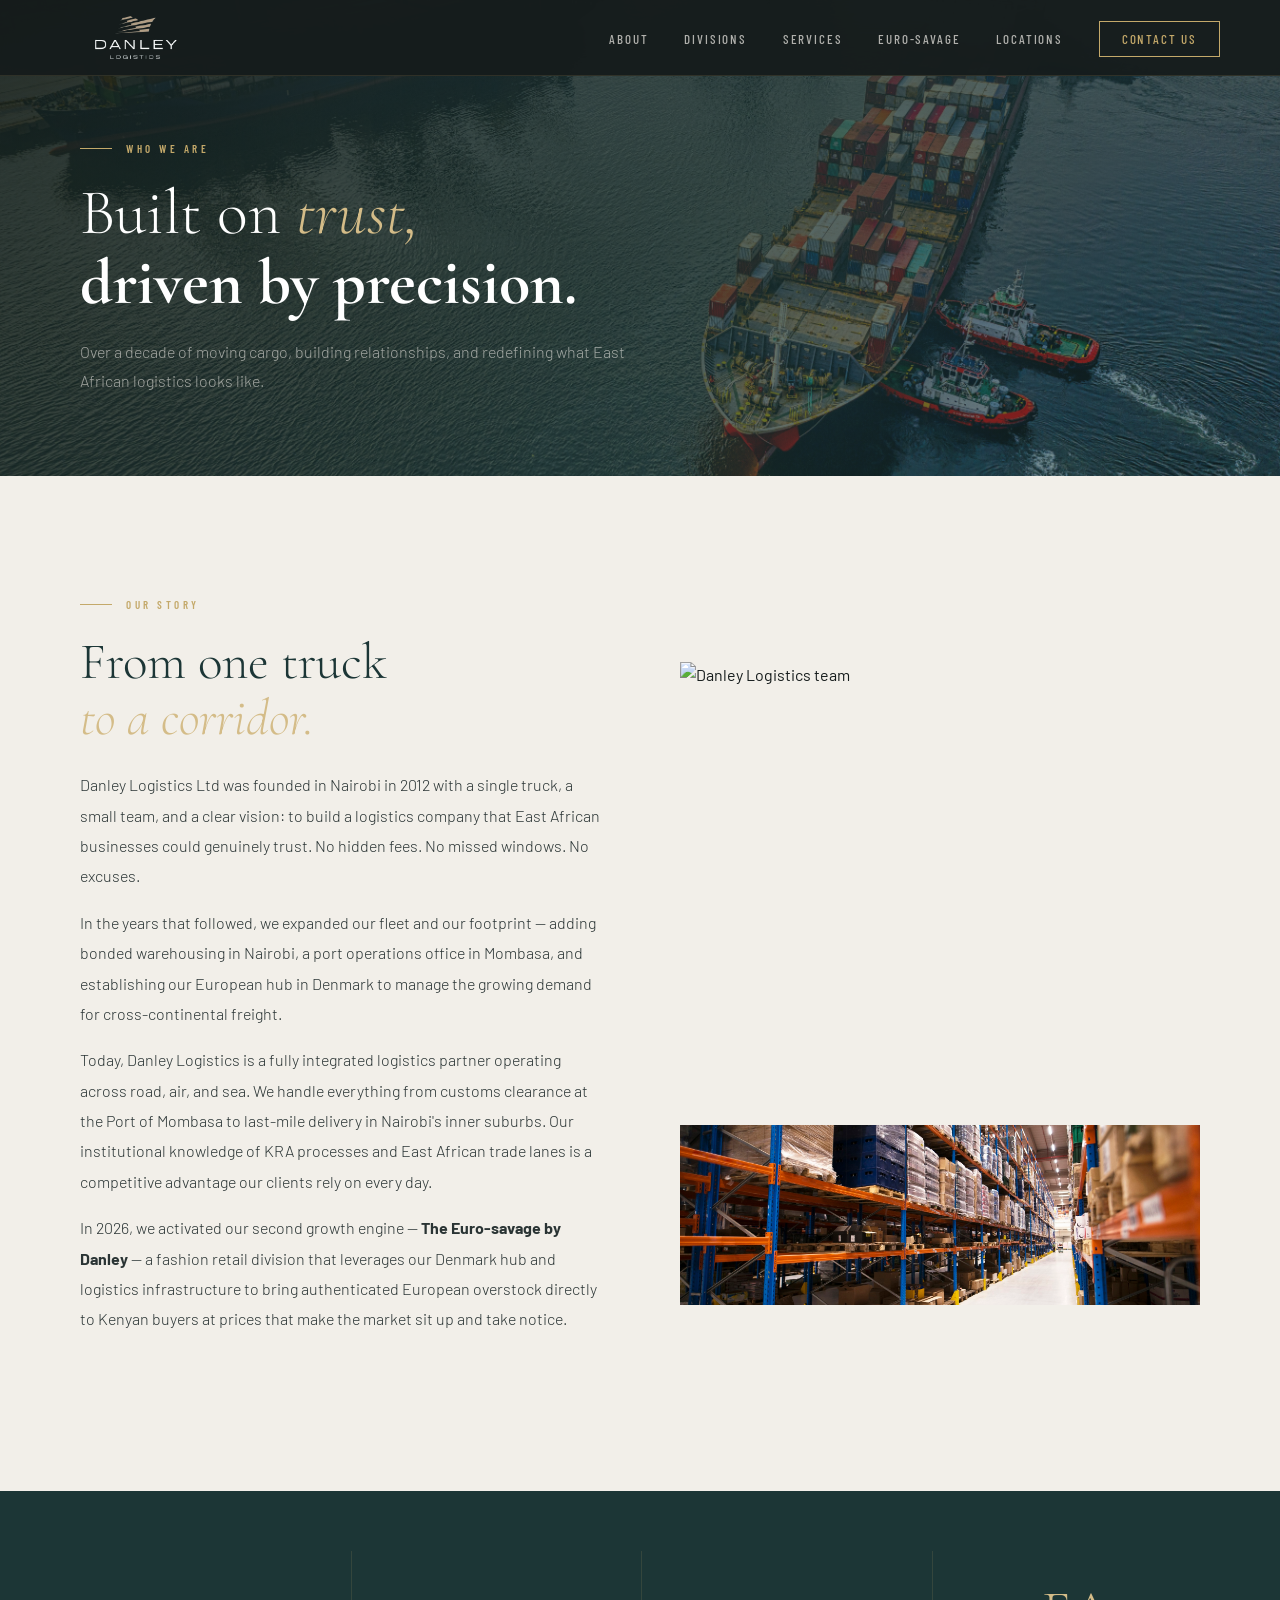
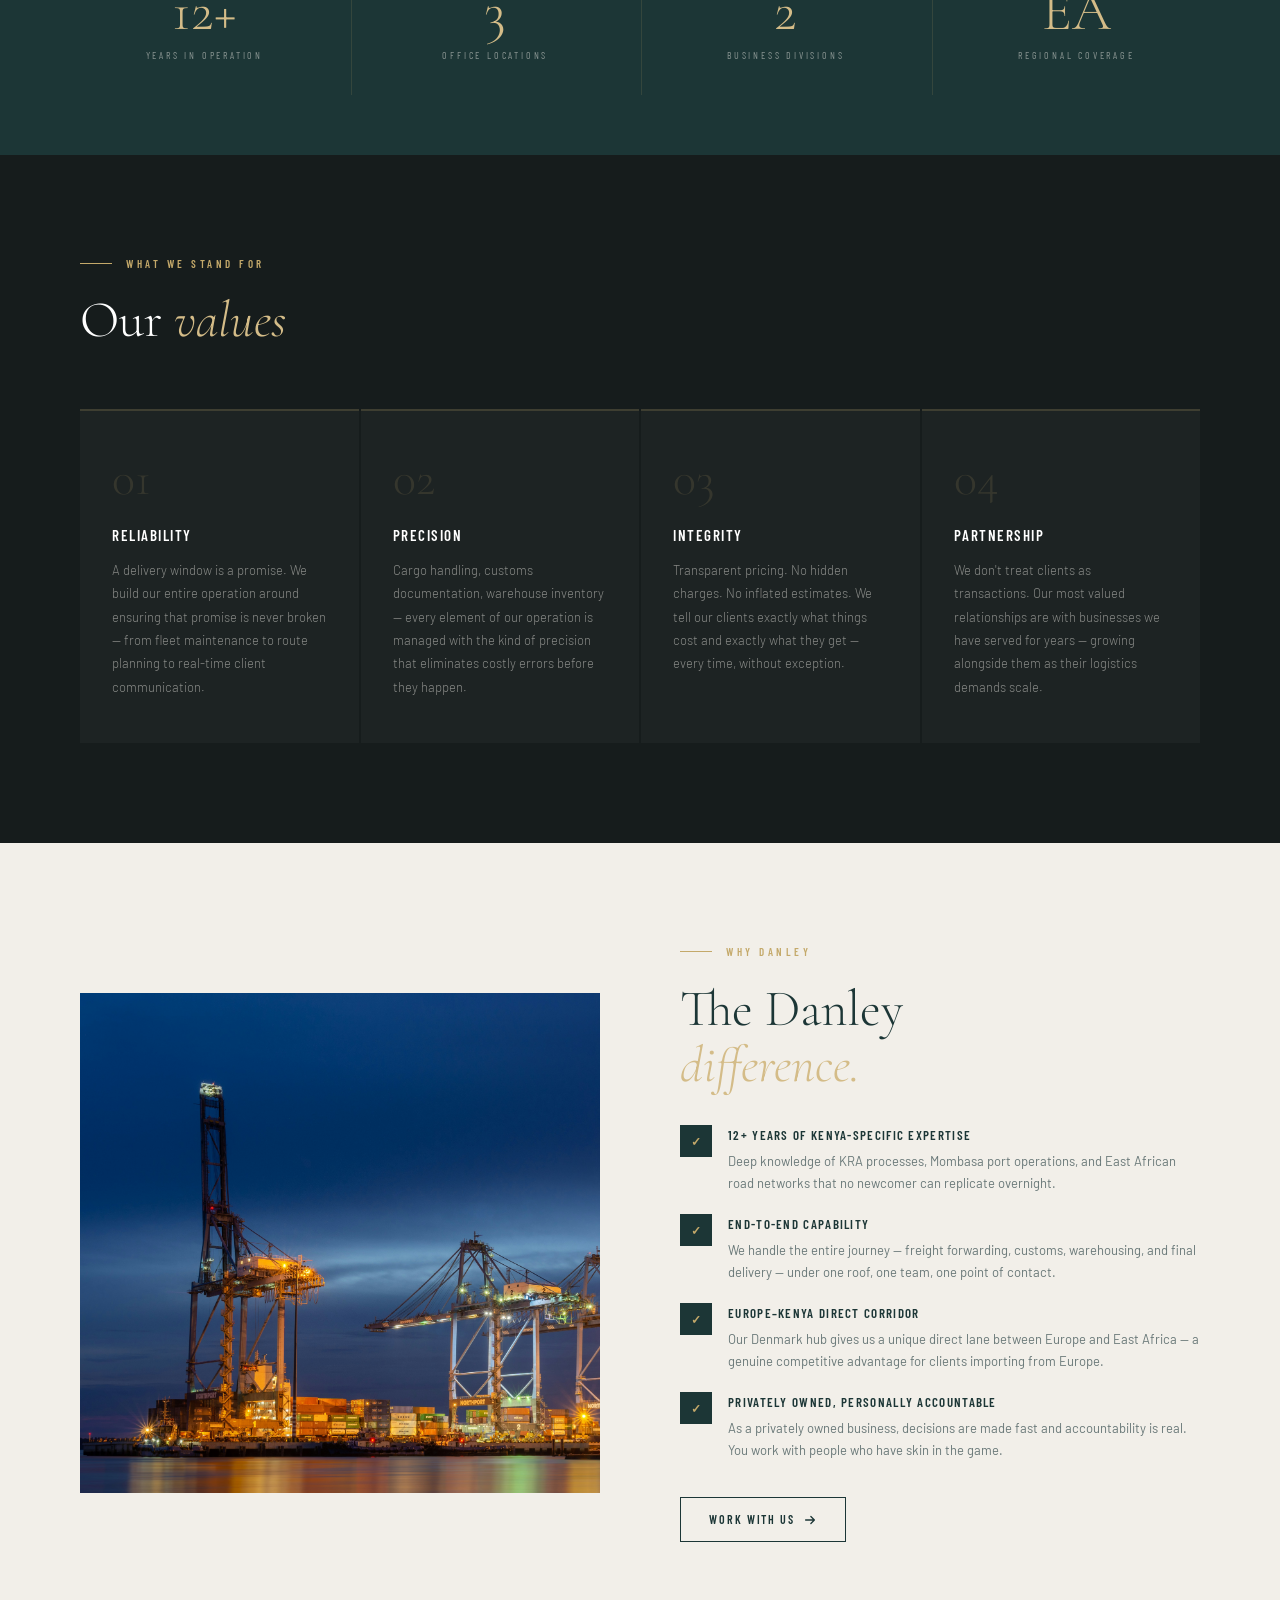
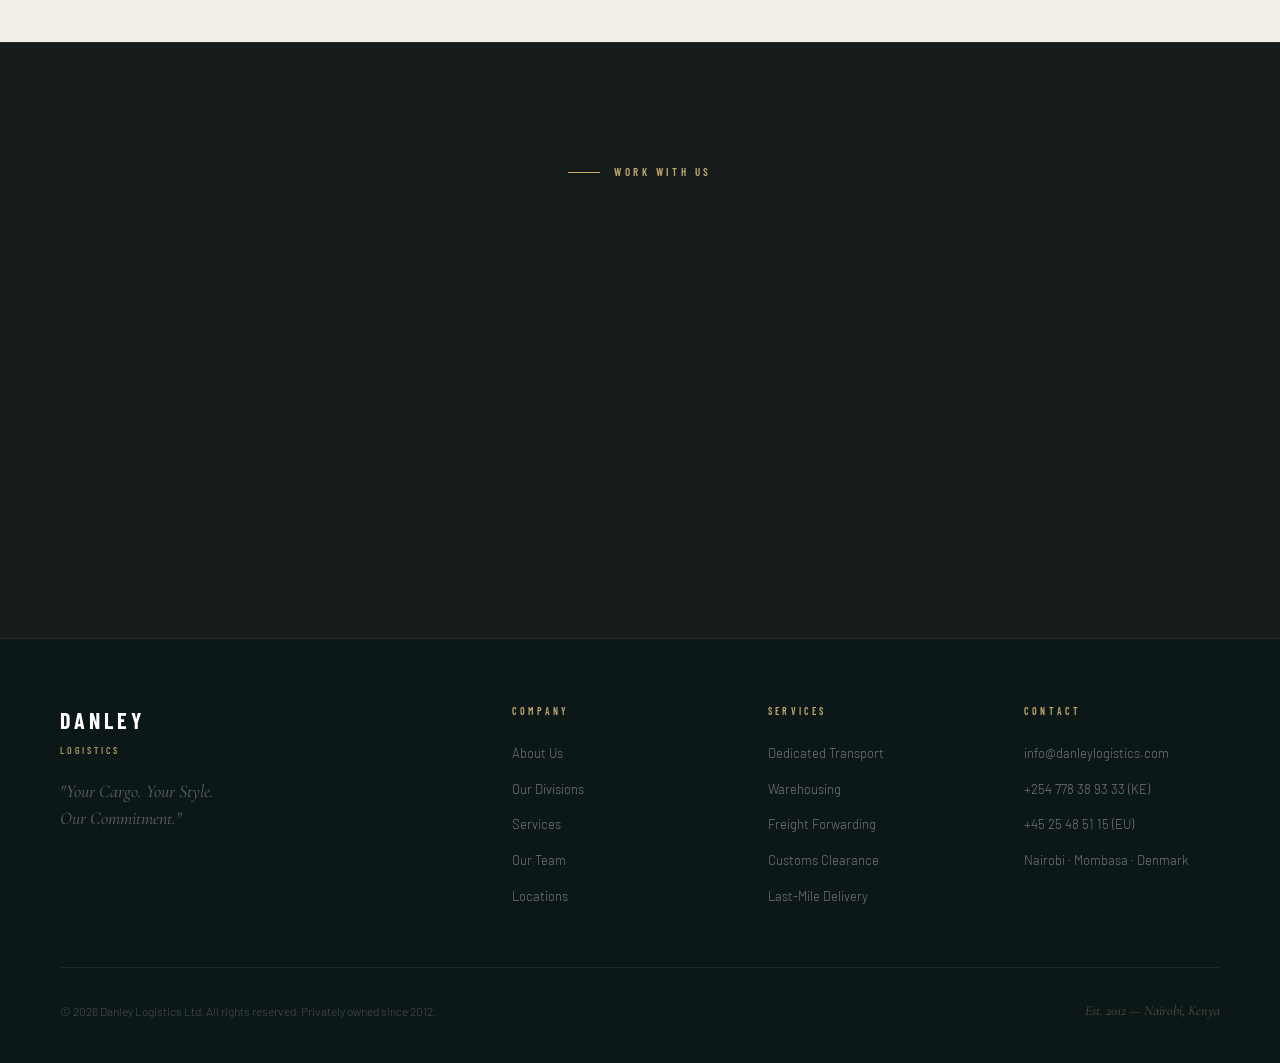
==== commit e705dc27: "tried php" ====
--- a/about.html
+++ b/about.html
@@ -4,6 +4,7 @@
 <meta charset="UTF-8">
 <meta name="viewport" content="width=device-width, initial-scale=1.0">
 <title>About Us — Danley Logistics</title>
+<link rel="icon" type="image/x-icon" href="images/white.png">
 <link href="https://fonts.googleapis.com/css2?family=Cormorant+Garamond:ital,wght@0,300;0,400;0,600;0,700;1,300;1,400&family=Barlow:wght@300;400;500;600;700&family=Barlow+Condensed:wght@400;500;600;700&display=swap" rel="stylesheet">
 <style>
 /* ── DANLEY LOGISTICS — SHARED STYLESHEET ── */
@@ -335,7 +336,7 @@
 @keyframes fadeUp { from { opacity: 0; transform: translateY(24px); } to { opacity: 1; transform: translateY(0); } }
 @keyframes pulse { 0%, 100% { opacity: 1; transform: scale(1); } 50% { opacity: 0.4; transform: scale(0.7); } }
 
-/* ── RESPONSIVE ── */
+/* ── RESPONSIVE — TABLET ── */
 @media (max-width: 1024px) {
   .nav-links { gap: 20px; }
   .about-grid, .fashion-inner, .contact-grid { grid-template-columns: 1fr; gap: 60px; }
@@ -343,33 +344,146 @@
   .services-grid { grid-template-columns: 1fr 1fr; }
   .values-grid { grid-template-columns: 1fr 1fr; }
   .footer-grid { grid-template-columns: 1fr 1fr; gap: 40px; }
-}
+  .division-card { padding: 48px 40px; min-height: 460px; }
+  .division-num { font-size: 80px; }
+}
+
 @media (max-width: 768px) {
-  nav { padding: 0 24px; }
+  /* Nav */
+ nav { padding: 0 20px; }
   .nav-links { display: none; }
   .nav-toggle { display: block; }
-  .section-inner, .page-hero-inner { padding: 0 24px; }
-  .hero-content { padding: 0 24px; }
-  .hero-stats { right: 24px; gap: 24px; }
-  .hero-scroll { left: 24px; }
-  .divisions-banner { padding: 16px 24px; flex-direction: column; gap: 12px; }
-  .services-grid, .locations-grid { grid-template-columns: 1fr; }
-  .services-header { flex-direction: column; align-items: flex-start; gap: 20px; }
-  .team-grid { grid-template-columns: 1fr; }
-  .team-card-general { grid-column: span 1; flex-direction: column; }
-  .values-grid { grid-template-columns: 1fr 1fr; }
+
+  /* Layout helpers */
+  .section-inner, .page-hero-inner { padding: 0 20px; }
+
+  /* Page hero */
+  .page-hero { padding: 104px 0 52px; }
+  .page-hero h1 { font-size: clamp(32px, 9vw, 48px); }
+  .page-hero p { font-size: 14px; }
+  .page-hero-eyebrow { margin-bottom: 14px; }
+
+  /* About / story */
+  .about { padding: 72px 0; }
+  .about-grid { grid-template-columns: 1fr; gap: 40px; }
+  .about-card-stack { grid-template-columns: 1fr 1fr; gap: 2px; }
+  .about-card { padding: 24px 20px; }
+  .about-card-value { font-size: 28px; }
+  .about-body { font-size: 14px; margin: 20px 0 28px; }
+
+  /* Stats bar */
+  [style*="grid-template-columns:repeat(4,1fr)"] {
+    display: grid !important;
+    grid-template-columns: 1fr 1fr !important;
+    padding: 0 !important;
+    gap: 1px !important;
+  }
+  [style*="grid-template-columns:repeat(4,1fr)"] > div {
+    padding: 28px 16px !important;
+    border-left: none !important;
+    border-top: 1px solid rgba(196,169,106,0.1) !important;
+  }
+  [style*="grid-template-columns:repeat(4,1fr)"] > div:nth-child(odd) {
+    border-right: 1px solid rgba(196,169,106,0.1) !important;
+  }
+  [style*="grid-template-columns:repeat(4,1fr)"] [style*="font-size:56px"] {
+    font-size: 40px !important;
+  }
+
+  /* Values */
+  .values { padding: 72px 0; }
+  .values-grid { grid-template-columns: 1fr 1fr; gap: 2px; margin-top: 40px; }
+  .value-card { padding: 28px 20px; }
+  .value-num { font-size: 36px; margin-bottom: 12px; }
+  .value-title { font-size: 13px; }
+
+  /* Services */
+  .services { padding: 72px 0; }
+  .services-grid { grid-template-columns: 1fr; gap: 2px; }
+  .service-card { padding: 32px 24px; }
+  .services-header { flex-direction: column; align-items: flex-start; gap: 16px; margin-bottom: 40px; }
+  .services-header-right { text-align: left; }
+  .services-header-desc { max-width: 100%; }
+
+  /* Divisions */
+  .divisions { padding: 72px 0; }
+  .divisions-grid { grid-template-columns: 1fr; }
+  .division-card { padding: 40px 28px; min-height: unset; }
+  .division-num { font-size: 64px; }
+  .division-title { font-size: 30px; }
+  .divisions-header { margin-bottom: 48px; }
+
+  /* Divisions banner */
+  .divisions-banner { padding: 16px 20px; flex-direction: column; align-items: flex-start; gap: 12px; }
+  .div-items { gap: 16px; }
+
+  /* Fashion section */
+  .fashion { padding: 72px 0; }
+  .fashion-inner { grid-template-columns: 1fr; gap: 48px; }
+  .fashion-card-main { padding: 36px 28px; }
+  .fashion-card-brand { font-size: 28px; }
+  .fashion-metrics { grid-template-columns: 1fr 1fr; }
+
+  /* Why choose us */
+  [style*="grid-template-columns:1fr 1fr"][style*="gap:80px"] {
+    display: grid !important;
+    grid-template-columns: 1fr !important;
+    gap: 40px !important;
+  }
+  [style*="grid-template-columns:1fr 1fr"][style*="gap:80px"] img {
+    height: 260px !important;
+  }
+
+  /* Team */
+  .team { padding: 72px 0; }
+  .team-grid { grid-template-columns: 1fr; gap: 2px; }
+  .team-card { padding: 36px 28px; }
+  .team-card-general { grid-column: span 1; flex-direction: column; gap: 20px; padding: 28px; }
+  .team-name { font-size: 22px; }
+
+  /* Locations */
+  .locations { padding: 72px 0; }
+  .locations-grid { grid-template-columns: 1fr; }
+  .location-card { padding: 32px 24px; }
+
+  /* CTA */
+  .cta { padding: 80px 0; }
+  .cta-inner { padding: 0 20px; }
+  .cta-actions { flex-direction: column; align-items: stretch; gap: 12px; }
+  .cta-actions .btn-primary,
+  .cta-actions .btn-secondary { justify-content: center; }
+
+  /* Footer */
+  footer { padding: 48px 20px 32px; }
   .footer-grid { grid-template-columns: 1fr; gap: 32px; }
-  footer { padding: 48px 24px 32px; }
-  .footer-bottom { flex-direction: column; gap: 12px; text-align: center; }
-  .cta-actions { flex-direction: column; align-items: center; }
+  .footer-bottom { flex-direction: column; gap: 10px; text-align: center; }
+
+  /* Contact form */
+  .contact-section { padding: 72px 0; }
+  .contact-grid { grid-template-columns: 1fr; gap: 48px; }
+  .contact-form { padding: 32px 24px; }
   .form-row { grid-template-columns: 1fr; }
-  .page-hero { padding: 120px 0 60px; }
+
+  /* Buttons — bigger tap targets */
+  .btn-primary, .btn-secondary { padding: 16px 28px; min-height: 48px; }
+
+  /* Reveal animations — reduce on mobile for perf */
+  .reveal { transform: translateY(18px); transition-duration: 0.6s; }
+}
+
+/* ── TINY PHONES (≤480px) ── */
+@media (max-width: 480px) {
+  .about-card-stack { grid-template-columns: 1fr; }
+  .values-grid { grid-template-columns: 1fr; }
+  .fashion-metrics { grid-template-columns: 1fr; }
+  .nav-logo img { height: 80px; }
+  .page-hero h1 { font-size: 28px; }
 }
 
 
 /* ── PAGE HERO IMAGE BACKGROUND ── */
 .page-hero {
-  background-image: url('images/twoships.jpg');
+  background-image: url('images/twoshipshero.jpg');
   background-size: cover;
   background-position: center;
   background-repeat: no-repeat;
@@ -385,7 +499,6 @@
 </style>
 </head>
 <body>
-
 <nav id="mainNav">
   <a href="index.html" class="nav-logo">
     <img src="images/logo-bg.png" alt="Danley Logistics">
@@ -400,7 +513,6 @@
   </ul>
   <button class="nav-toggle" id="navToggle"><svg width="24" height="24" viewBox="0 0 24 24" fill="none"><path d="M3 6h18M3 12h18M3 18h18" stroke="currentColor" stroke-width="2" stroke-linecap="round"/></svg></button>
 </nav>
-
 <!-- PAGE HERO -->
 <section class="page-hero">
   
@@ -578,7 +690,18 @@
 <script>
 const nav = document.getElementById('mainNav');
 window.addEventListener('scroll', () => nav.classList.toggle('scrolled', window.scrollY > 60));
-document.getElementById('navToggle').addEventListener('click', () => { const l = document.querySelector('.nav-links'); l.style.cssText = l.style.display==='flex'?'':'display:flex;flex-direction:column;position:fixed;top:76px;left:0;right:0;background:rgba(22,28,28,0.98);padding:24px;gap:20px;z-index:999;border-bottom:1px solid rgba(196,169,106,0.2)'; });
+document.getElementById('navToggle').addEventListener('click', () => {
+  const l = document.querySelector('.nav-links');
+  const navH = document.getElementById('mainNav').offsetHeight;
+  if (l.style.display === 'flex') {
+    l.style.cssText = '';
+  } else {
+    l.style.cssText = `display:flex;flex-direction:column;position:fixed;top:${navH}px;left:0;right:0;background:rgba(22,28,28,0.98);padding:20px;gap:16px;z-index:999;border-bottom:1px solid rgba(196,169,106,0.2);`;
+  }
+});
+document.querySelectorAll('.nav-links a').forEach(a => {
+  a.addEventListener('click', () => { if (window.innerWidth <= 768) document.querySelector('.nav-links').style.cssText = ''; });
+});
 document.querySelectorAll('.reveal').forEach(el => new IntersectionObserver((e) => { e.forEach(x => { if(x.isIntersecting) x.target.classList.add('visible'); }); }, {threshold:0.12}).observe(el));
 </script>
 </body>
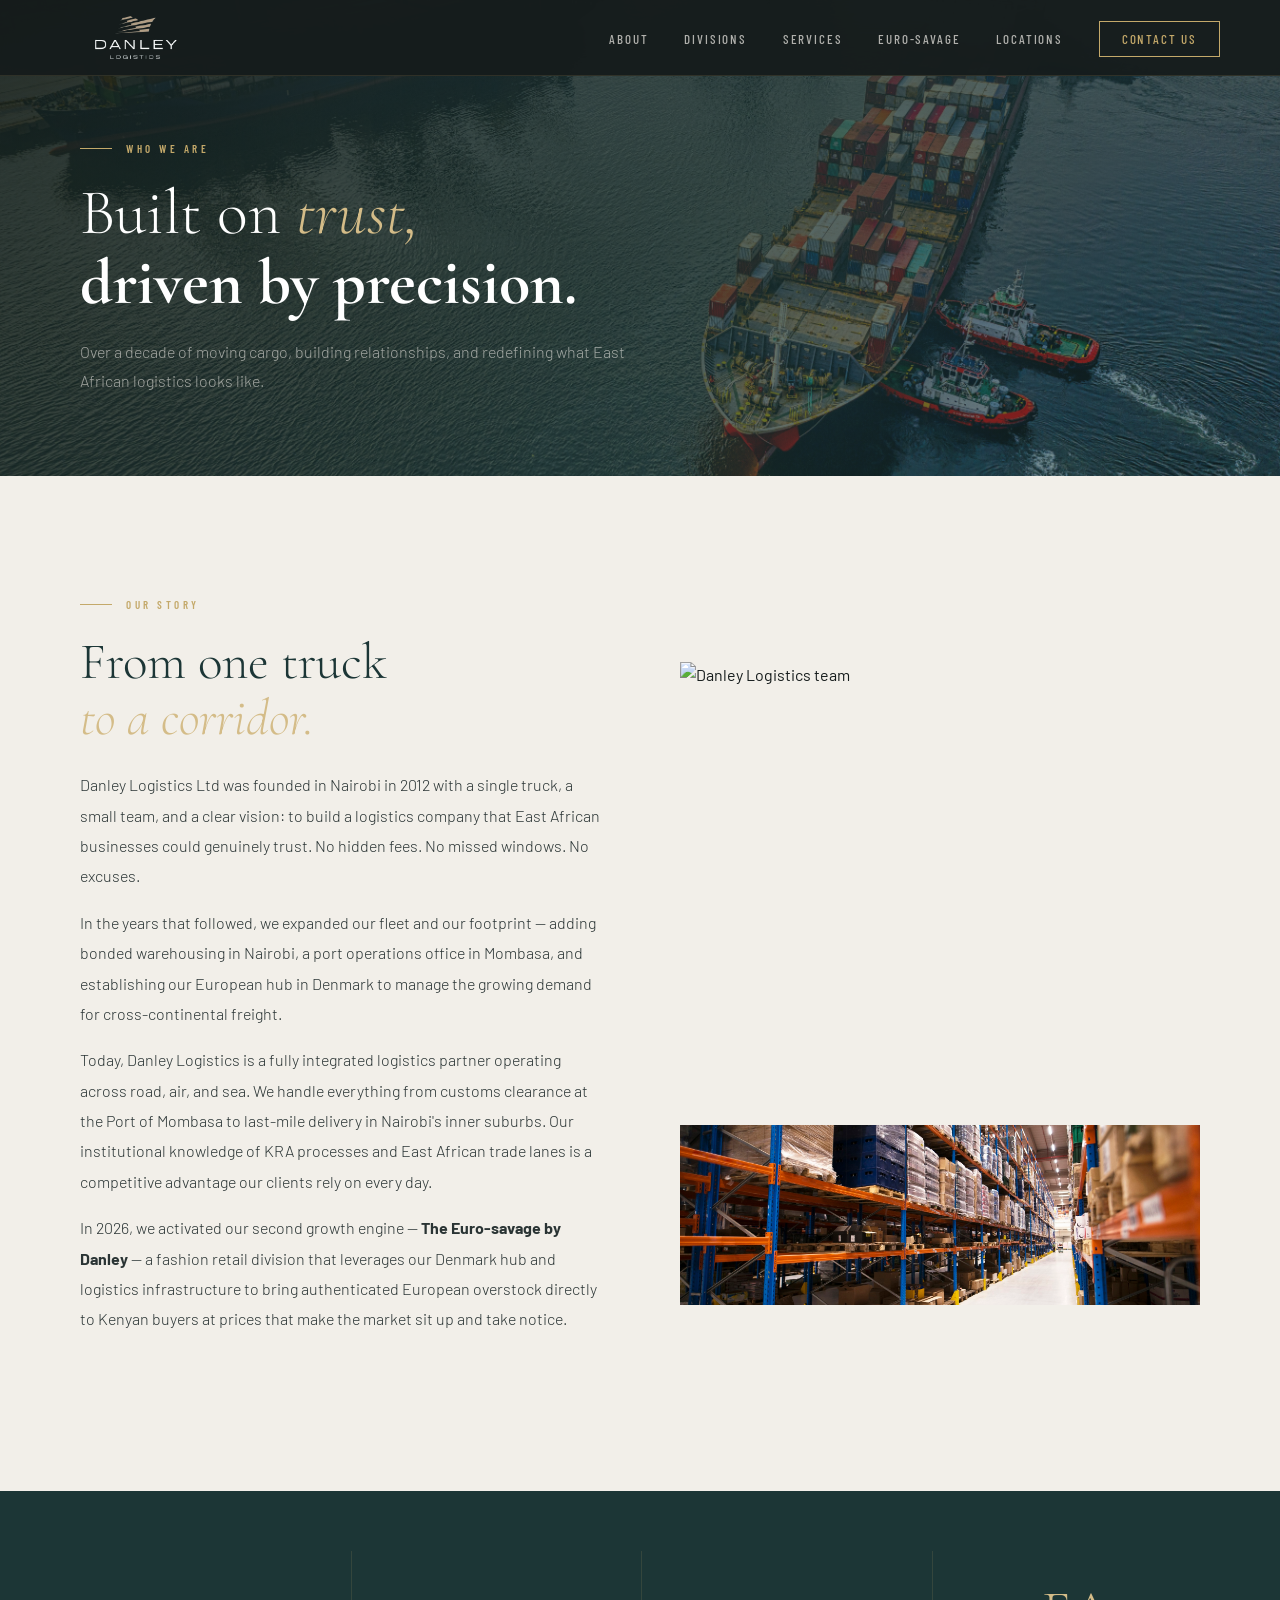
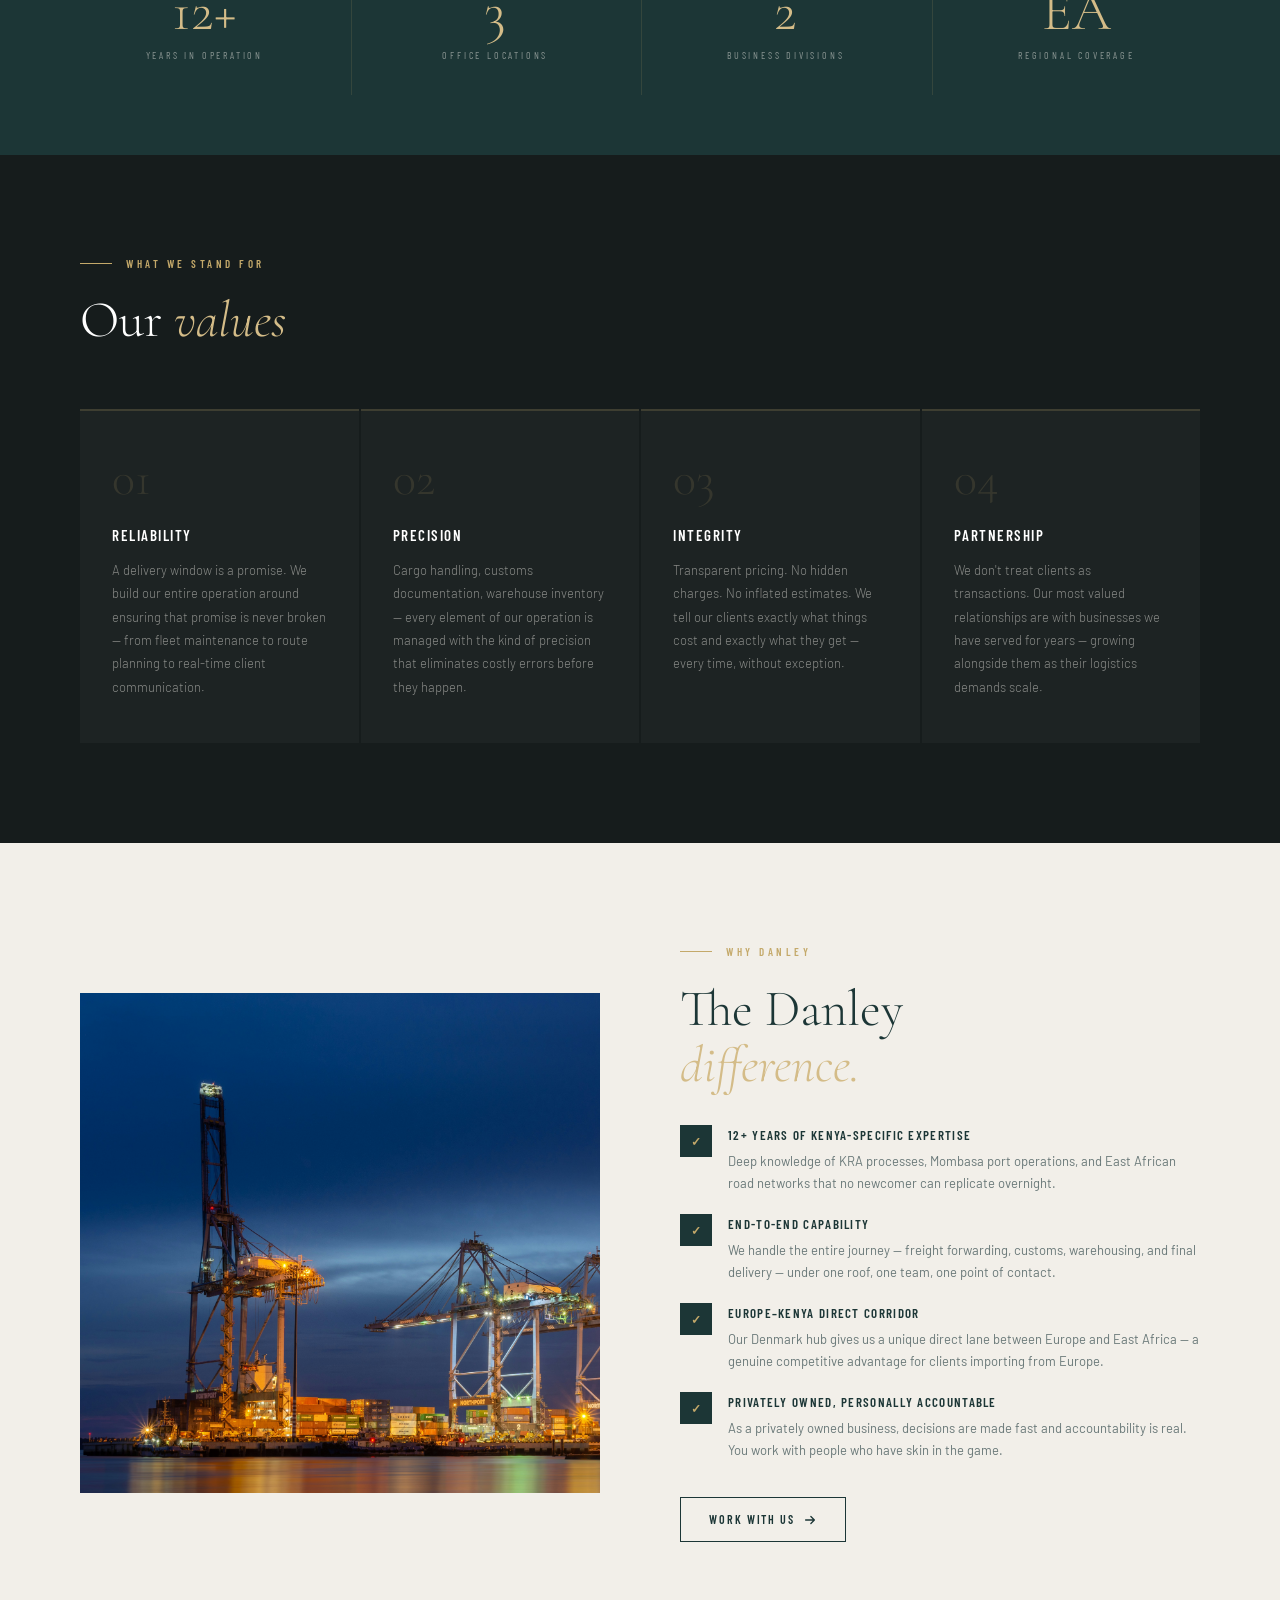
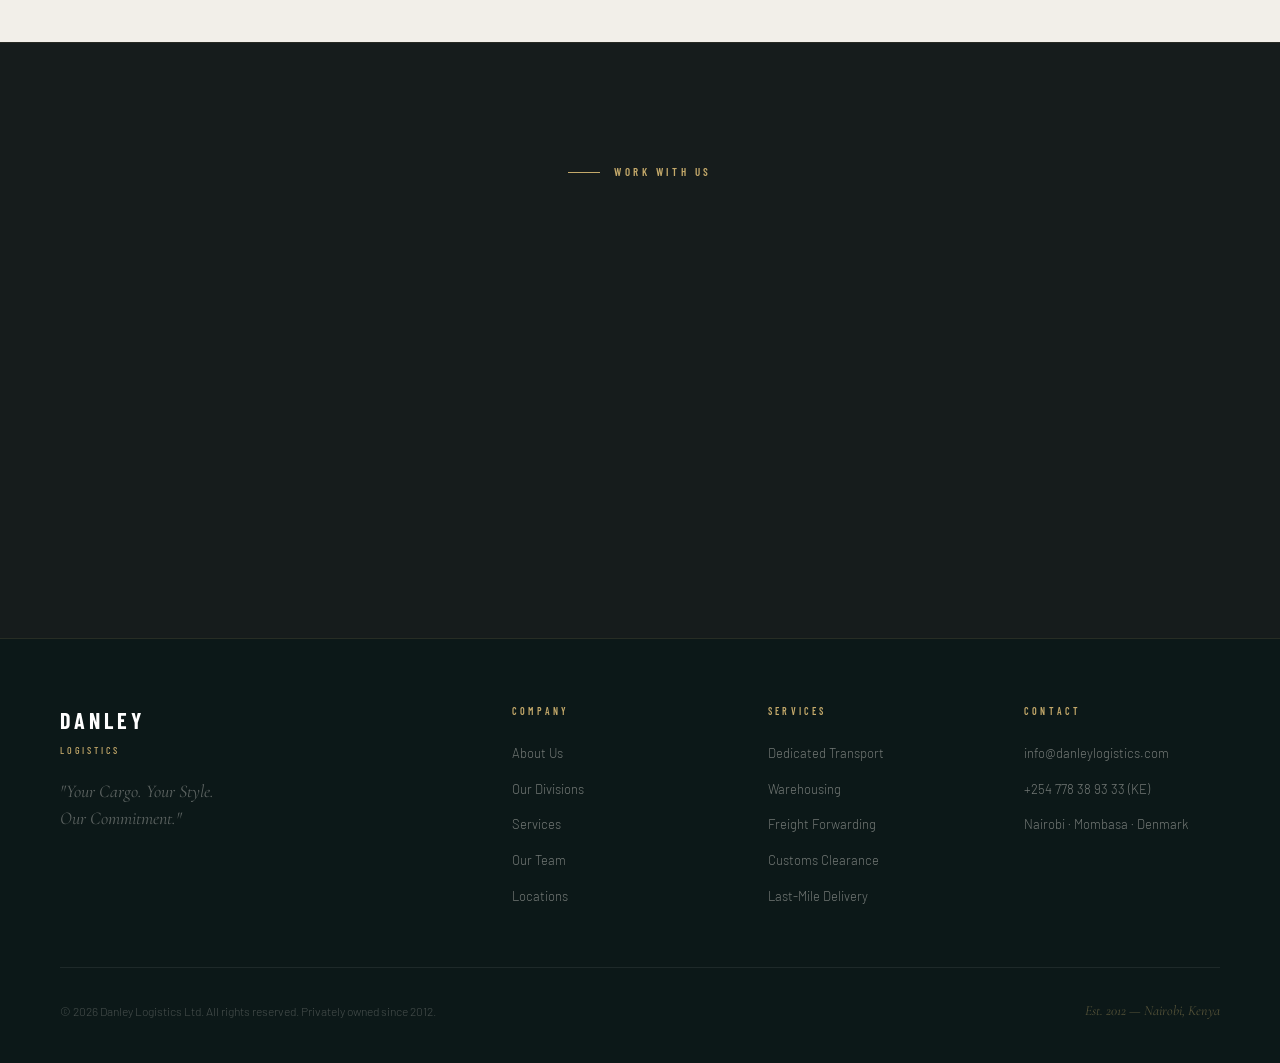
==== commit 15ba239f: "live site" ====
--- a/about.html
+++ b/about.html
@@ -676,7 +676,6 @@
       <ul class="footer-links">
         <li><a href="mailto:info@danleylogistics.com">info@danleylogistics.com</a></li>
         <li><a href="tel:+254778389333">+254 778 38 93 33 (KE)</a></li>
-        <li><a href="tel:+4525485115">+45 25 48 51 15 (EU)</a></li>
         <li><a href="locations.html">Nairobi · Mombasa · Denmark</a></li>
       </ul>
     </div>
